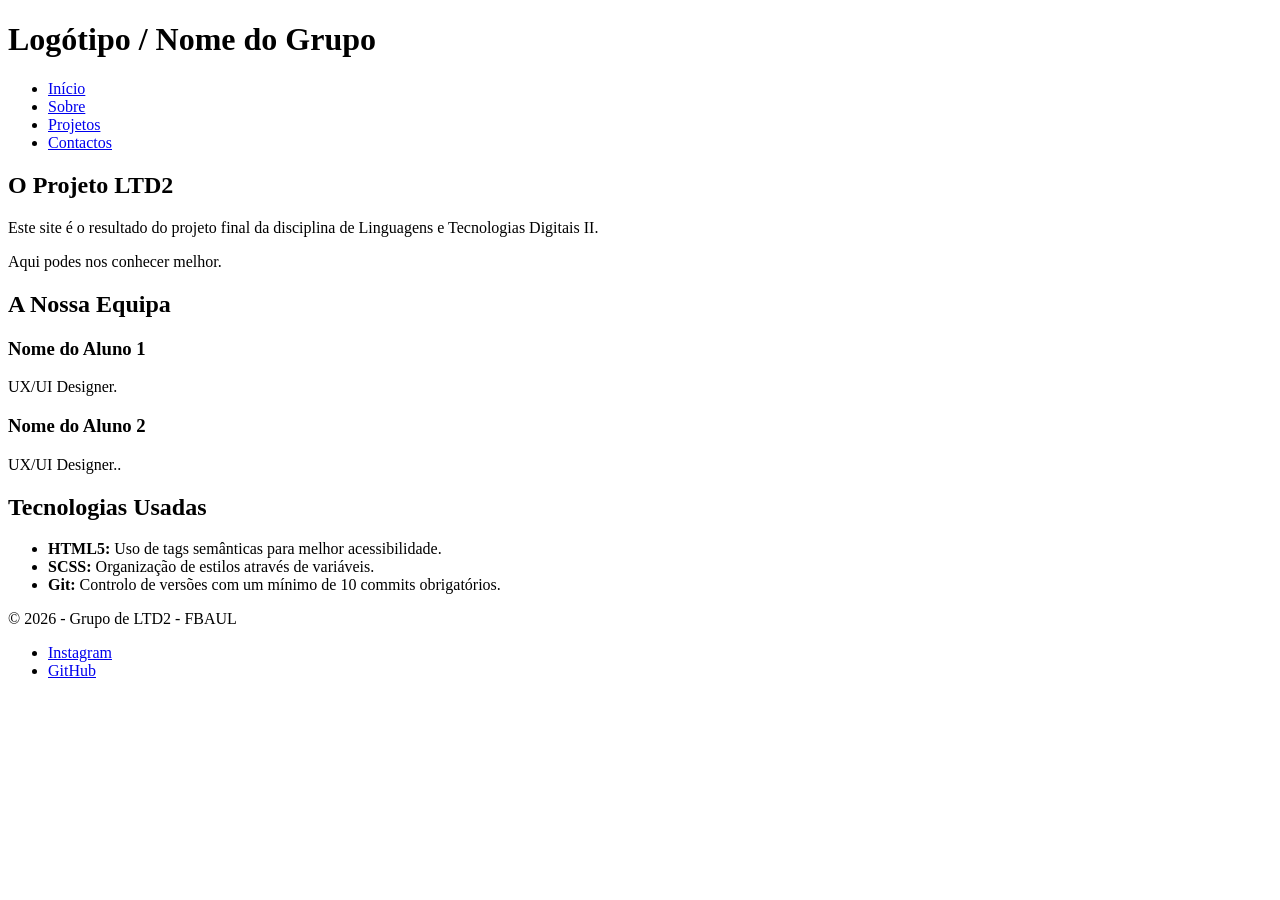
==== about.html @ 875dd1d7 "Add files via upload" ====
<!DOCTYPE html>
<html lang="pt-PT">

<head>
    <meta charset="UTF-8">
    <meta name="viewport" content="width=device-width, initial-scale=1.0">
    <title>Sobre Nós | Projeto LTD2</title>
    <link rel="stylesheet" href="assets/css/estilo.min.css">
</head>

<body>
    <header>
        <h1>Logótipo / Nome do Grupo</h1>
<header>
    <nav aria-label="Menu principal">
        <ul>
            <li><a href="index.html">Início</a></li>
            <li><a href="about.html">Sobre</a></li>
            <li><a href="projects.html">Projetos</a></li>
            <li><a href="contacts.html">Contactos</a></li>
        </ul>
    </nav>
</header>    </header>


    <main>
        <section id="projeto">
            <h2>O Projeto LTD2</h2>
            <p>Este site é o resultado do projeto final da disciplina de Linguagens e Tecnologias Digitais II.</p>
            <p>Aqui podes nos conhecer melhor.</p>
        </section>

        <section id="equipa">
            <h2>A Nossa Equipa</h2>

            <article class="membro">
                <h3>Nome do Aluno 1</h3>
                <p>UX/UI Designer.</p>
            </article>

            <article class="membro">
                <h3>Nome do Aluno 2</h3>
                <p>UX/UI Designer..</p>
            </article>
        </section>

        <section id="metodologia">
            <h2>Tecnologias Usadas</h2>
            <ul>
                <li><strong>HTML5:</strong> Uso de tags semânticas para melhor acessibilidade.</li>
                <li><strong>SCSS:</strong> Organização de estilos através de variáveis.</li>
                <li><strong>Git:</strong> Controlo de versões com um mínimo de 10 commits obrigatórios.</li>
            </ul>
        </section>
    </main>

<footer>
    <p>&copy; 2026 - Grupo de LTD2 - FBAUL</p>
    <ul>
        <li><a href="https://instagram.com/fbaul" target="_blank" rel="noopener">Instagram</a></li>
        <li><a href="https://github.com" target="_blank" rel="noopener">GitHub</a></li>
    </ul>
</footer>
</body>

</html>
---- assets/css/estilo.min.css ----
body{background:rgb(255,255,255)}
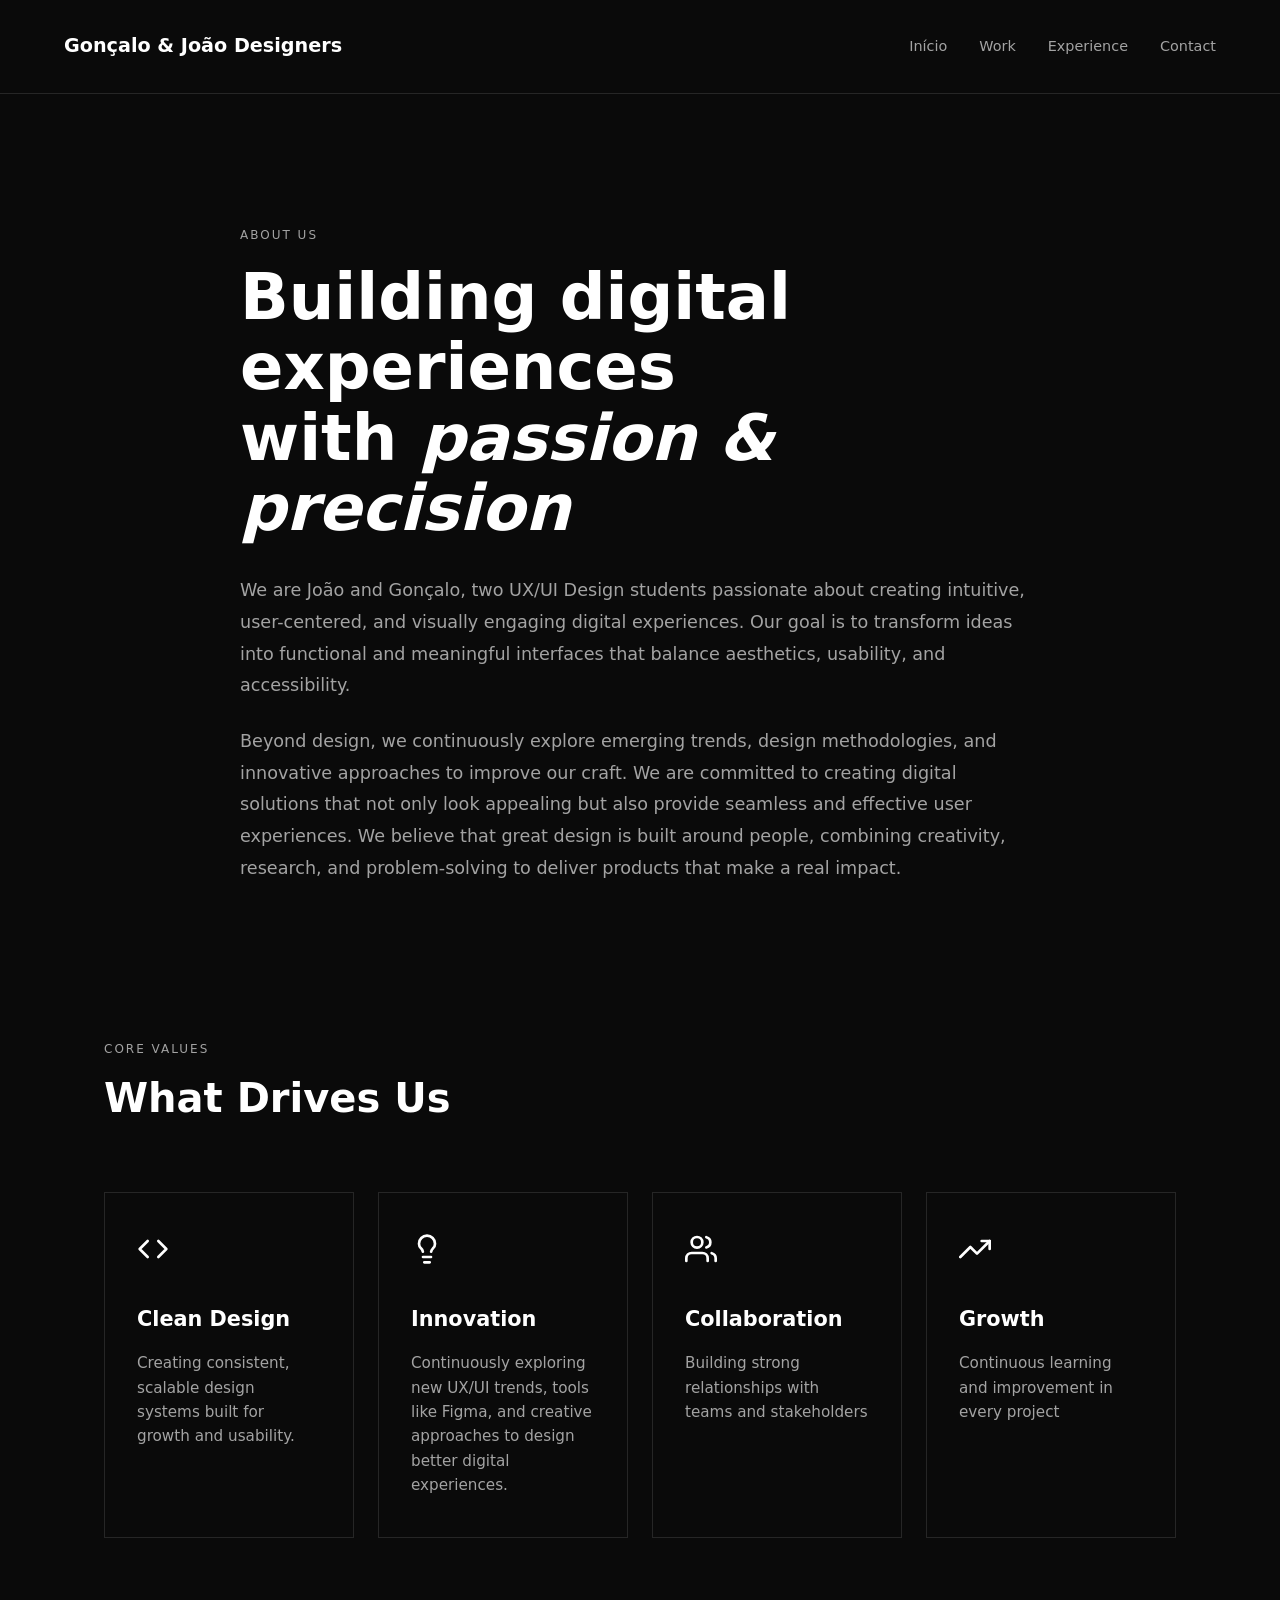
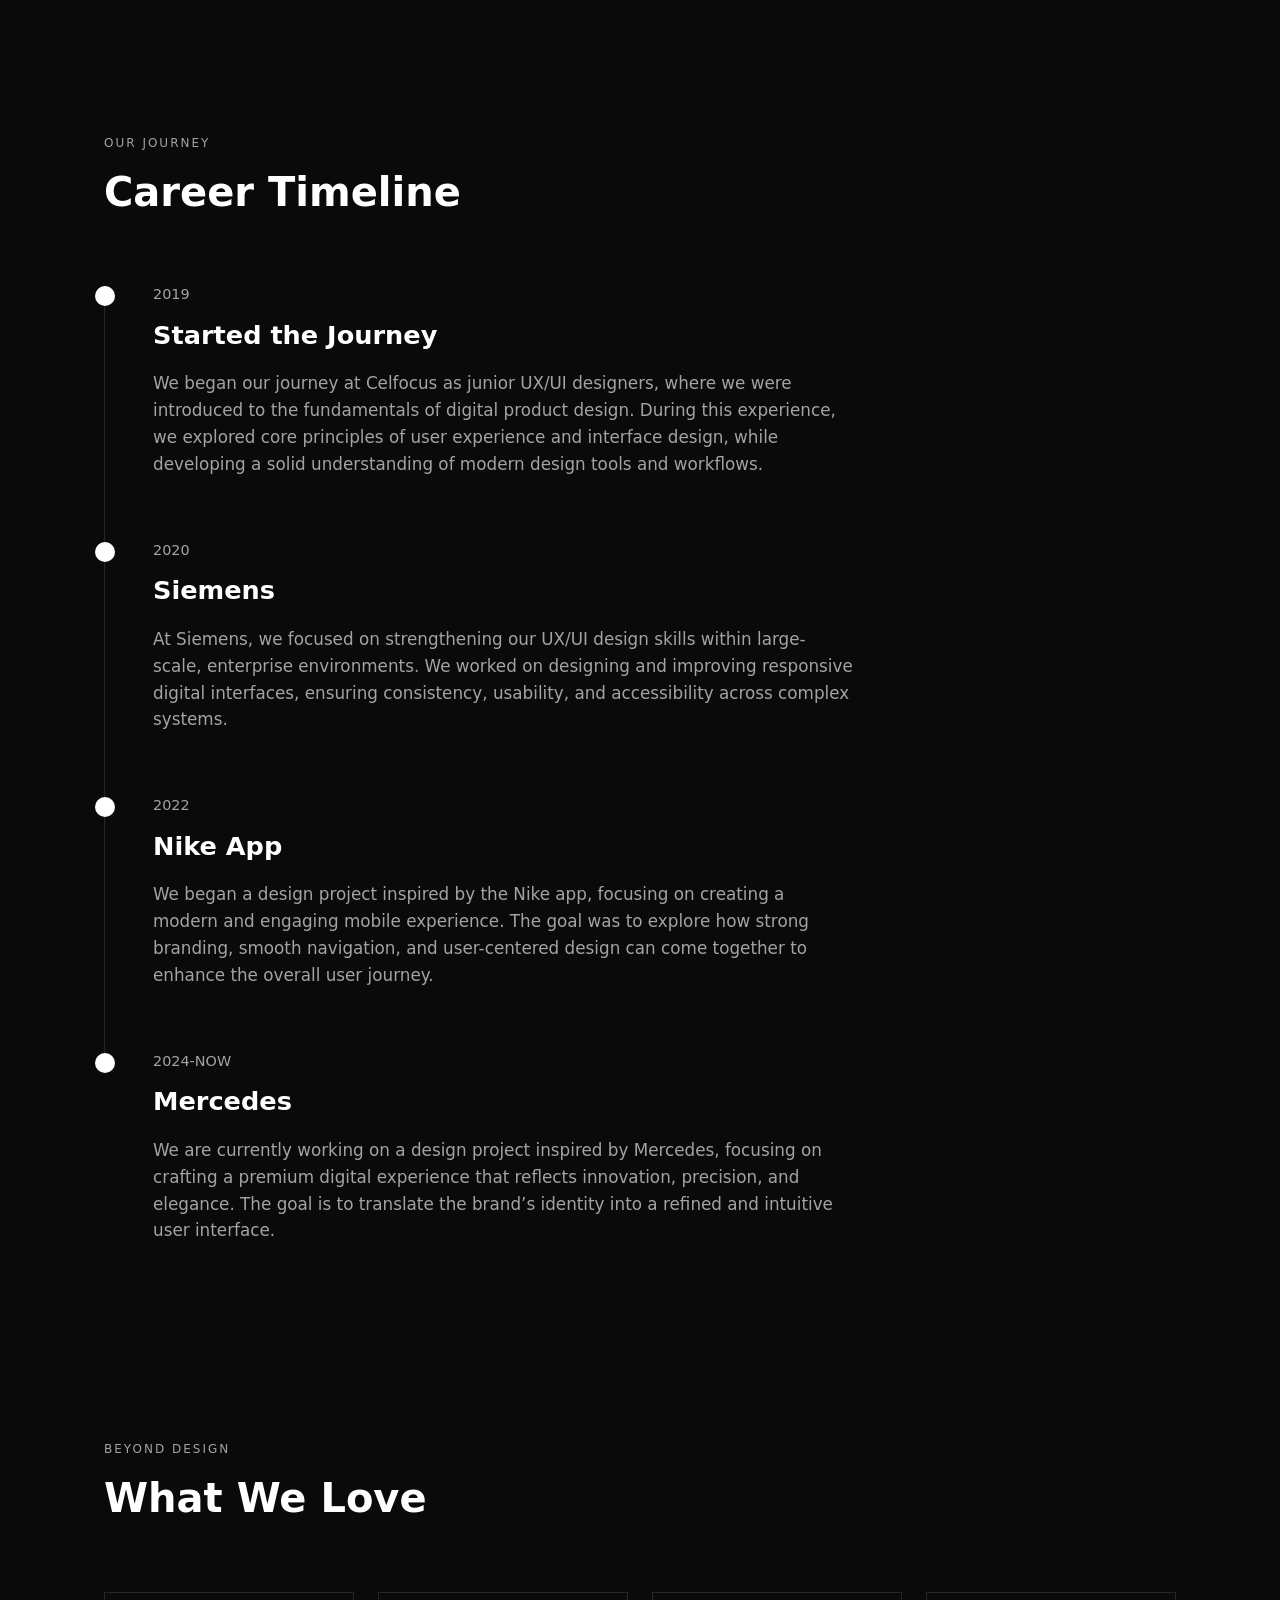
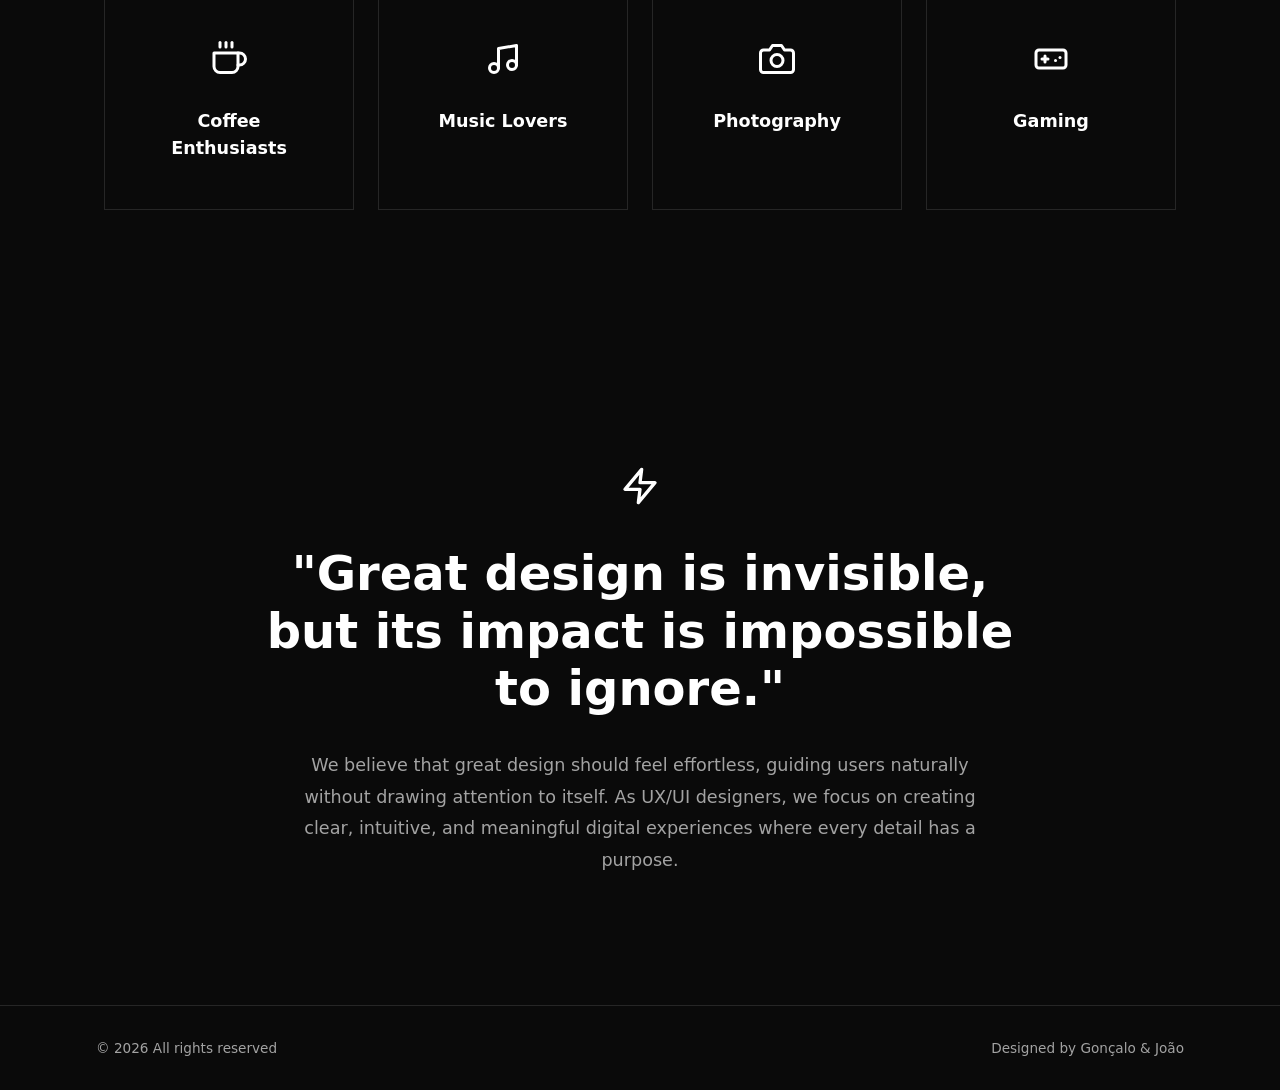
==== commit 0c4b4df2: "Add files via upload" ====
--- a/about.html
+++ b/about.html
@@ -4,63 +4,245 @@
 <head>
     <meta charset="UTF-8">
     <meta name="viewport" content="width=device-width, initial-scale=1.0">
-    <title>Sobre Nós | Projeto LTD2</title>
+    <title>About | Creative Technologist</title>
     <link rel="stylesheet" href="assets/css/estilo.min.css">
 </head>
 
 <body>
-    <header>
-        <h1>Logótipo / Nome do Grupo</h1>
-<header>
-    <nav aria-label="Menu principal">
+
+<header class="top-bar">
+    <div class="logo">Gonçalo & João Designers</div>
+    <nav>
         <ul>
             <li><a href="index.html">Início</a></li>
-            <li><a href="about.html">Sobre</a></li>
-            <li><a href="projects.html">Projetos</a></li>
-            <li><a href="contacts.html">Contactos</a></li>
+            <li><a href="projects.html">Work</a></li>
+            <li><a href="about.html">Experience</a></li>
+            <li><a href="contacts.html">Contact</a></li>
         </ul>
     </nav>
-</header>    </header>
-
+</header>
 
     <main>
-        <section id="projeto">
-            <h2>O Projeto LTD2</h2>
-            <p>Este site é o resultado do projeto final da disciplina de Linguagens e Tecnologias Digitais II.</p>
-            <p>Aqui podes nos conhecer melhor.</p>
-        </section>
-
-        <section id="equipa">
-            <h2>A Nossa Equipa</h2>
-
-            <article class="membro">
-                <h3>Nome do Aluno 1</h3>
-                <p>UX/UI Designer.</p>
-            </article>
-
-            <article class="membro">
-                <h3>Nome do Aluno 2</h3>
-                <p>UX/UI Designer..</p>
-            </article>
-        </section>
-
-        <section id="metodologia">
-            <h2>Tecnologias Usadas</h2>
-            <ul>
-                <li><strong>HTML5:</strong> Uso de tags semânticas para melhor acessibilidade.</li>
-                <li><strong>SCSS:</strong> Organização de estilos através de variáveis.</li>
-                <li><strong>Git:</strong> Controlo de versões com um mínimo de 10 commits obrigatórios.</li>
-            </ul>
-        </section>
-    </main>
-
-<footer>
-    <p>&copy; 2026 - Grupo de LTD2 - FBAUL</p>
-    <ul>
-        <li><a href="https://instagram.com/fbaul" target="_blank" rel="noopener">Instagram</a></li>
-        <li><a href="https://github.com" target="_blank" rel="noopener">GitHub</a></li>
-    </ul>
-</footer>
+        <section class="about-hero">
+            <div class="about-texto">
+                <span class="etiqueta">ABOUT US</span>
+                <h1>Building digital experiences<br>with <em>passion & precision</em></h1>
+
+                <p>We are João and Gonçalo, two UX/UI Design students passionate about creating intuitive,
+                    user-centered, and visually engaging digital experiences. Our goal is to transform ideas into
+                    functional and meaningful interfaces that balance aesthetics, usability, and accessibility.</p>
+
+                <p>Beyond design, we continuously explore emerging trends, design methodologies, and innovative
+                    approaches to improve our craft. We are committed to creating digital solutions that not only look
+                    appealing but also provide seamless and effective user experiences.
+
+                    We believe that great design is built around people, combining creativity, research, and
+                    problem-solving to deliver products that make a real impact.</p>
+            </div>
+        </section>
+        <section class="values-section">
+            <div class="section-header">
+                <span class="etiqueta">CORE VALUES</span>
+                <h2>What Drives Us</h2>
+            </div>
+
+            <div class="values-grid">
+
+                <article class="value-card">
+                    <div class="icone">
+                        <svg viewBox="0 0 24 24" fill="none" stroke="currentColor" stroke-width="2"
+                            stroke-linecap="round" stroke-linejoin="round">
+                            <polyline points="16 18 22 12 16 6"></polyline>
+                            <polyline points="8 6 2 12 8 18"></polyline>
+                        </svg>
+                    </div>
+                    <h3>Clean Design</h3>
+                    <p>Creating consistent, scalable design systems built for growth and usability.
+                    </p>
+                </article>
+
+                <article class="value-card">
+                    <div class="icone">
+                        <svg viewBox="0 0 24 24" fill="none" stroke="currentColor" stroke-width="2"
+                            stroke-linecap="round" stroke-linejoin="round">
+                            <path d="M9 18h6"></path>
+                            <path d="M10 22h4"></path>
+                            <path
+                                d="M15.09 14c.18-.98.65-1.74 1.41-2.5A4.65 4.65 0 0 0 18 8 6 6 0 0 0 6 8c0 1 .23 2.23 1.5 3.5A4.61 4.61 0 0 1 8.91 14">
+                            </path>
+                        </svg>
+                    </div>
+                    <h3>Innovation</h3>
+                    <p>Continuously exploring new UX/UI trends, tools like Figma, and creative approaches to design
+                        better digital experiences.
+                    </p>
+                </article>
+
+                <article class="value-card">
+                    <div class="icone">
+                        <svg viewBox="0 0 24 24" fill="none" stroke="currentColor" stroke-width="2"
+                            stroke-linecap="round" stroke-linejoin="round">
+                            <path d="M17 21v-2a4 4 0 0 0-4-4H5a4 4 0 0 0-4 4v2"></path>
+                            <circle cx="9" cy="7" r="4"></circle>
+                            <path d="M23 21v-2a4 4 0 0 0-3-3.87"></path>
+                            <path d="M16 3.13a4 4 0 0 1 0 7.75"></path>
+                        </svg>
+                    </div>
+                    <h3>Collaboration</h3>
+                    <p>Building strong relationships with teams and stakeholders</p>
+                </article>
+
+                <article class="value-card">
+                    <div class="icone">
+                        <svg viewBox="0 0 24 24" fill="none" stroke="currentColor" stroke-width="2"
+                            stroke-linecap="round" stroke-linejoin="round">
+                            <polyline points="23 6 13.5 15.5 8.5 10.5 1 18"></polyline>
+                            <polyline points="17 6 23 6 23 12"></polyline>
+                        </svg>
+                    </div>
+                    <h3>Growth</h3>
+                    <p>Continuous learning and improvement in every project</p>
+                </article>
+
+            </div>
+        </section>
+
+        <section class="timeline-section">
+            <div class="section-header">
+                <span class="etiqueta">OUR JOURNEY</span>
+                <h2>Career Timeline</h2>
+            </div>
+
+            <div class="timeline">
+                <article class="timeline-item">
+                    <span class="ano">2019</span>
+                    <h3>Started the Journey</h3>
+                    <p>We began our journey at Celfocus as junior UX/UI designers, where we were introduced to the
+                        fundamentals of digital product design. During this experience, we explored core principles of
+                        user experience and interface design, while developing a solid understanding of modern design
+                        tools and workflows.</p>
+                </article>
+
+                <article class="timeline-item">
+                    <span class="ano">2020</span>
+                    <h3>Siemens</h3>
+                    <p> At Siemens, we focused on strengthening our UX/UI design skills within large-scale, enterprise
+                        environments. We worked on designing and improving responsive digital interfaces, ensuring
+                        consistency, usability, and accessibility across complex systems.
+                    </p>
+                </article>
+
+                <article class="timeline-item">
+                    <span class="ano">2022</span>
+                    <h3>Nike App</h3>
+                    <p>We began a design project inspired by the Nike app, focusing on creating a modern and engaging
+                        mobile experience. The goal was to explore how strong branding, smooth navigation, and
+                        user-centered design can come together to enhance the overall user journey.</p>
+                </article>
+
+                <article class="timeline-item">
+                    <span class="ano">2024-NOW</span>
+                    <h3>Mercedes</h3>
+                    <p>We are currently working on a design project inspired by Mercedes, focusing on crafting a premium
+                        digital experience that reflects innovation, precision, and elegance. The goal is to translate
+                        the brand’s identity into a refined and intuitive user interface.</p>
+                </article>
+            </div>
+        </section>
+
+        <section class="hobbies-section">
+            <div class="section-header">
+                <span class="etiqueta">BEYOND DESIGN</span>
+                <h2>What We Love</h2>
+            </div>
+
+            <div class="hobbies-grid">
+
+                <article class="hobby-card">
+                    <div class="icone">
+                        <svg viewBox="0 0 24 24" fill="none" stroke="currentColor" stroke-width="2"
+                            stroke-linecap="round" stroke-linejoin="round">
+                            <path d="M18 8h1a4 4 0 0 1 0 8h-1"></path>
+                            <path d="M2 8h16v9a4 4 0 0 1-4 4H6a4 4 0 0 1-4-4V8z"></path>
+                            <line x1="6" y1="1" x2="6" y2="4"></line>
+                            <line x1="10" y1="1" x2="10" y2="4"></line>
+                            <line x1="14" y1="1" x2="14" y2="4"></line>
+                        </svg>
+                    </div>
+                    <h3>Coffee Enthusiasts</h3>
+                </article>
+
+                <article class="hobby-card">
+                    <div class="icone">
+                        <svg viewBox="0 0 24 24" fill="none" stroke="currentColor" stroke-width="2"
+                            stroke-linecap="round" stroke-linejoin="round">
+                            <path d="M9 18V5l12-2v13"></path>
+                            <circle cx="6" cy="18" r="3"></circle>
+                            <circle cx="18" cy="16" r="3"></circle>
+                        </svg>
+                    </div>
+                    <h3>Music Lovers</h3>
+                </article>
+
+                <article class="hobby-card">
+                    <div class="icone">
+                        <svg viewBox="0 0 24 24" fill="none" stroke="currentColor" stroke-width="2"
+                            stroke-linecap="round" stroke-linejoin="round">
+                            <path d="M23 19a2 2 0 0 1-2 2H3a2 2 0 0 1-2-2V8a2 2 0 0 1 2-2h4l2-3h6l2 3h4a2 2 0 0 1 2 2z">
+                            </path>
+                            <circle cx="12" cy="13" r="4"></circle>
+                        </svg>
+                    </div>
+                    <h3>Photography</h3>
+                </article>
+
+                <article class="hobby-card">
+                    <div class="icone">
+                        <svg aria-hidden="true" viewBox="0 0 24 24" fill="none" stroke="currentColor" stroke-width="2"
+                            stroke-linecap="round" stroke-linejoin="round">
+                            <rect x="2" y="6" width="20" height="12" rx="2"></rect>
+                            <line x1="6" y1="12" x2="10" y2="12"></line>
+                            <line x1="8" y1="10" x2="8" y2="14"></line>
+                            <line x1="15" y1="13" x2="15.01" y2="13"></line>
+                            <line x1="18" y1="11" x2="18.01" y2="11"></line>
+                        </svg>
+                    </div>
+                    <h3>Gaming</h3>
+                </article>
+
+            </div>
+        </section>
+
+        <section class="quote-section">
+            <div class="quote-container">
+
+                <div class="quote-icone">
+                    <svg viewBox="0 0 24 24" fill="none" stroke="currentColor" stroke-width="2" stroke-linecap="round"
+                        stroke-linejoin="round">
+                        <polygon points="13 2 3 14 12 14 11 22 21 10 12 10 13 2"></polygon>
+                    </svg>
+                </div>
+
+                <blockquote>
+                    "Great design is invisible, but its impact is impossible to ignore."
+                </blockquote>
+
+                <p>We believe that great design should feel effortless, guiding users naturally without drawing
+                    attention to itself. As UX/UI designers, we focus on creating clear, intuitive, and meaningful
+                    digital experiences where every detail has a purpose.</p>
+
+            </div>
+        </section>
+
+<footer class="site-footer">
+    <div class="footer-content">
+        <span>© 2026 All rights reserved</span>
+        <span>Designed by Gonçalo & João</span>
+    </div>
+</footer>    </main>
+
+
+
 </body>
 
 </html>
--- a/assets/css/estilo.min.css
+++ b/assets/css/estilo.min.css
@@ -1 +1 @@
-body{background:rgb(255,255,255)}+@charset "UTF-8";:root{--bg-escuro:#0a0a0a;--bg-cinza:#171717;--texto-branco:#ffffff;--texto-cinza:#a3a3a3;--linha-borda:#262626;--fonte:"Inter",system-ui,sans-serif}*{margin:0;padding:0;-webkit-box-sizing:border-box;box-sizing:border-box}body{background-color:var(--bg-escuro);color:var(--texto-branco);font-family:var(--fonte);line-height:1.5}a{text-decoration:none}.top-bar{display:-webkit-box;display:-ms-flexbox;display:flex;-webkit-box-pack:justify;-ms-flex-pack:justify;justify-content:space-between;-webkit-box-align:center;-ms-flex-align:center;align-items:center;padding:2rem 4rem;border-bottom:1px solid var(--linha-borda)}.top-bar .logo{font-weight:bold;font-size:1.2rem}.top-bar ul{display:-webkit-box;display:-ms-flexbox;display:flex;gap:2rem;list-style:none}.top-bar ul a{color:var(--texto-cinza);font-size:0.9rem}.hero-split{display:-ms-grid;display:grid;-ms-grid-columns:1fr;grid-template-columns:1fr}@media (min-width:768px){.hero-split{-ms-grid-columns:1fr 1fr;grid-template-columns:1fr 1fr;min-height:80vh}}.hero-texto{padding:4rem;display:-webkit-box;display:-ms-flexbox;display:flex;-webkit-box-orient:vertical;-webkit-box-direction:normal;-ms-flex-direction:column;flex-direction:column;-webkit-box-pack:center;-ms-flex-pack:center;justify-content:center}.hero-stats{background-color:var(--bg-cinza);padding:4rem;display:-ms-grid;display:grid;-ms-grid-columns:1fr 1.5rem 1fr;grid-template-columns:1fr 1fr;gap:1.5rem;-ms-flex-line-pack:center;align-content:center}.skills-section{padding:6rem 4rem;background-color:var(--bg-escuro)}.skills-header{margin-bottom:4rem}.skills-grid{display:-ms-grid;display:grid;-ms-grid-columns:1fr;grid-template-columns:1fr;gap:3rem}@media (min-width:768px){.skills-grid{-ms-grid-columns:(1fr)[3];grid-template-columns:repeat(3,1fr)}}.projects-section{padding:6rem 4rem;background-color:var(--bg-escuro)}.section-header{margin-bottom:4rem}.section-header h2{font-size:2.5rem;margin-top:0.5rem}.projects-grid{display:-ms-grid;display:grid;-ms-grid-columns:1fr;grid-template-columns:1fr;gap:1.5rem}@media (min-width:768px){.projects-grid{-ms-grid-columns:(1fr)[2];grid-template-columns:repeat(2,1fr)}}.stats-overview-section{max-width:1200px;margin:0 auto;padding:2rem 4rem 4rem 4rem}.stats-grid{display:-ms-grid;display:grid;-ms-grid-columns:1fr 1.5rem 1fr;grid-template-columns:repeat(2,1fr);gap:1.5rem}@media (min-width:1024px){.stats-grid{-ms-grid-columns:(1fr)[4];grid-template-columns:repeat(4,1fr)}}.all-projects-section{max-width:1200px;margin:0 auto;padding:4rem 4rem 8rem 4rem}.projects-collection-grid{display:-ms-grid;display:grid;-ms-grid-columns:1fr;grid-template-columns:1fr;gap:2rem}@media (min-width:768px){.projects-collection-grid{-ms-grid-columns:(1fr)[2];grid-template-columns:repeat(2,1fr)}}@media (min-width:1024px){.projects-collection-grid{-ms-grid-columns:(1fr)[3];grid-template-columns:repeat(3,1fr)}}.final-cta-section{padding:8rem 4rem;background-color:var(--bg-escuro);display:-webkit-box;display:-ms-flexbox;display:flex;-webkit-box-pack:center;-ms-flex-pack:center;justify-content:center;-webkit-box-align:center;-ms-flex-align:center;align-items:center;text-align:center}.experience-section{padding:6rem 4rem;background-color:var(--bg-escuro)}.experience-item{display:-ms-grid;display:grid;-ms-grid-columns:1fr;grid-template-columns:1fr;gap:1rem;padding:3rem 0;border-bottom:1px solid var(--linha-borda)}.experience-item:last-child{border-bottom:none}@media (min-width:768px){.experience-item{-ms-grid-columns:1fr 2rem 3fr;grid-template-columns:1fr 3fr;gap:2rem}}.contact-section{padding:6rem 4rem;background-color:var(--bg-escuro);display:-ms-grid;display:grid;-ms-grid-columns:1fr;grid-template-columns:1fr;gap:4rem}@media (min-width:768px){.contact-section{-ms-grid-columns:1fr 1fr;grid-template-columns:1fr 1fr}}.site-footer{border-top:1px solid var(--linha-borda);padding:2rem 6rem;margin-top:0}.footer-content{display:-webkit-box;display:-ms-flexbox;display:flex;-webkit-box-pack:justify;-ms-flex-pack:justify;justify-content:space-between;color:var(--texto-cinza);font-size:0.85rem}@media (max-width:480px){.footer-content{-webkit-box-orient:vertical;-webkit-box-direction:normal;-ms-flex-direction:column;flex-direction:column;-webkit-box-align:start;-ms-flex-align:start;align-items:flex-start;gap:1rem}}.contact-section,.experience-section,.projects-section,.skills-section{max-width:160vh;margin:0 auto}.about-hero{padding:8rem 4rem 4rem 4rem;background-color:var(--bg-escuro);display:-webkit-box;display:-ms-flexbox;display:flex;-webkit-box-pack:center;-ms-flex-pack:center;justify-content:center}.values-section{max-width:1200px;margin:0 auto;padding:4rem 4rem 8rem 4rem}.values-grid{display:-ms-grid;display:grid;-ms-grid-columns:1fr;grid-template-columns:1fr;gap:1.5rem}@media (min-width:768px){.values-grid{-ms-grid-columns:(1fr)[2];grid-template-columns:repeat(2,1fr)}}@media (min-width:1024px){.values-grid{-ms-grid-columns:(1fr)[4];grid-template-columns:repeat(4,1fr)}}.timeline-section{max-width:1200px;margin:0 auto;padding:4rem 4rem 8rem 4rem}.timeline{display:-webkit-box;display:-ms-flexbox;display:flex;-webkit-box-orient:vertical;-webkit-box-direction:normal;-ms-flex-direction:column;flex-direction:column}.hobbies-section{max-width:1200px;margin:0 auto;padding:4rem 4rem 8rem 4rem}.hobbies-grid{display:-ms-grid;display:grid;-ms-grid-columns:1fr;grid-template-columns:1fr;gap:1.5rem}@media (min-width:768px){.hobbies-grid{-ms-grid-columns:(1fr)[2];grid-template-columns:repeat(2,1fr)}}@media (min-width:1024px){.hobbies-grid{-ms-grid-columns:(1fr)[4];grid-template-columns:repeat(4,1fr)}}.quote-section{padding:8rem 2rem;background-color:var(--bg-escuro);display:-webkit-box;display:-ms-flexbox;display:flex;-webkit-box-pack:center;-ms-flex-pack:center;justify-content:center}.portfolio-hero{max-width:1200px;margin:0 auto;padding:8rem 4rem 4rem 4rem}.featured-section{max-width:1200px;margin:0 auto;padding:4rem 4rem 8rem 4rem}.featured-grid{display:-ms-grid;display:grid;-ms-grid-columns:1fr;grid-template-columns:1fr;gap:2rem}@media (min-width:1024px){.featured-grid{-ms-grid-columns:1fr 1fr;grid-template-columns:1fr 1fr}}.contact-hero{padding:8rem 4rem 4rem 4rem;background-color:var(--bg-escuro);display:-webkit-box;display:-ms-flexbox;display:flex;-webkit-box-pack:center;-ms-flex-pack:center;justify-content:center;text-align:center}.contact-form-section{background-color:var(--bg-escuro);padding:4rem 4rem 8rem 4rem}.contact-container{max-width:1200px;margin:0 auto;display:-ms-grid;display:grid;-ms-grid-columns:1fr;grid-template-columns:1fr;gap:5rem}@media (min-width:1024px){.contact-container{-ms-grid-columns:1.5fr 1fr;grid-template-columns:1.5fr 1fr}}.faq-section{max-width:1200px;margin:0 auto;padding:4rem 4rem 8rem 4rem}.faq-list{display:-webkit-box;display:-ms-flexbox;display:flex;-webkit-box-orient:vertical;-webkit-box-direction:normal;-ms-flex-direction:column;flex-direction:column;gap:2.5rem}.cta-section{padding:8rem 4rem;background-color:var(--bg-escuro);display:-webkit-box;display:-ms-flexbox;display:flex;-webkit-box-pack:center;-ms-flex-pack:center;justify-content:center;text-align:center}.project-detail-hero{max-width:1000px;margin:0 auto;padding:4rem 4rem 0 4rem;display:-webkit-box;display:-ms-flexbox;display:flex;-webkit-box-orient:vertical;-webkit-box-direction:normal;-ms-flex-direction:column;flex-direction:column;-webkit-box-align:start;-ms-flex-align:start;align-items:flex-start}.project-results-section{max-width:1000px;margin:0 auto;padding:4rem 4rem}.project-stats-grid{display:-ms-grid;display:grid;-ms-grid-columns:1fr;grid-template-columns:1fr;gap:1.5rem}@media (min-width:768px){.project-stats-grid{-ms-grid-columns:(1fr)[3];grid-template-columns:repeat(3,1fr)}}.project-challenge-solution{max-width:1000px;margin:0 auto;padding:4rem 4rem 8rem 4rem}.challenge-solution-grid{display:-ms-grid;display:grid;-ms-grid-columns:1fr;grid-template-columns:1fr;gap:4rem}@media (min-width:768px){.challenge-solution-grid{-ms-grid-columns:1fr 1fr;grid-template-columns:1fr 1fr}}.project-features-section{max-width:1000px;margin:0 auto;padding:4rem 4rem 8rem 4rem}.features-grid{display:-ms-grid;display:grid;-ms-grid-columns:1fr;grid-template-columns:1fr;gap:1.5rem;padding:0;margin:0;list-style:none}@media (min-width:768px){.features-grid{-ms-grid-columns:(1fr)[2];grid-template-columns:repeat(2,1fr)}}.project-impact-section{max-width:1000px;margin:0 auto;padding:4rem 4rem 8rem 4rem}.impact-grid{display:-ms-grid;display:grid;-ms-grid-columns:1fr;grid-template-columns:1fr;gap:2rem 4rem;padding:0;margin:0;list-style:none}@media (min-width:768px){.impact-grid{-ms-grid-columns:(1fr)[2];grid-template-columns:repeat(2,1fr)}}.project-testimonial-section{width:100%;background-color:#111;padding:6rem 2rem;display:-webkit-box;display:-ms-flexbox;display:flex;-webkit-box-pack:center;-ms-flex-pack:center;justify-content:center;text-align:center}main{margin-bottom:0!important;padding-bottom:0!important}.site-footer,footer{margin-top:0!important}.etiqueta{color:var(--texto-cinza);font-size:0.75rem;letter-spacing:2px;margin-bottom:2rem}h1{font-size:3.5rem;line-height:1.1;margin-bottom:1.5rem}.hero-texto p{color:var(--texto-cinza);font-size:1.1rem;margin-bottom:3rem;max-width:90%}.botoes{display:-webkit-box;display:-ms-flexbox;display:flex;gap:1rem}.btn-branco,.btn-contorno{padding:1rem 2rem;font-weight:bold;font-size:0.9rem;cursor:pointer}.btn-branco{background-color:var(--texto-branco);color:var(--bg-escuro)}.btn-contorno{background-color:transparent;color:var(--texto-branco);border:1px solid var(--linha-borda)}.cartao{border:1px solid var(--linha-borda);padding:2rem}.cartao h2{font-size:2.5rem;margin-bottom:0.5rem}.cartao p{color:var(--texto-cinza);font-size:0.9rem}.skills-header h2{font-size:2.5rem;margin-top:0.5rem;margin-bottom:0}.skill-category{border-left:2px solid var(--linha-borda);padding-left:1.5rem}.skill-category h3{font-size:1.2rem;font-weight:bold;margin-bottom:1.5rem}.skill-tags{display:-webkit-box;display:-ms-flexbox;display:flex;-ms-flex-wrap:wrap;flex-wrap:wrap;gap:0.8rem}.skill-tags span{font-size:0.8rem;color:var(--texto-cinza);border:1px solid var(--linha-borda);padding:0.5rem 1rem;background-color:transparent;-webkit-transition:all 0.3s ease;transition:all 0.3s ease}.skill-tags span:hover{border-color:var(--texto-branco);color:var(--texto-branco)}.project-card{border:1px solid var(--linha-borda);padding:3rem;display:-webkit-box;display:-ms-flexbox;display:flex;-webkit-box-orient:vertical;-webkit-box-direction:normal;-ms-flex-direction:column;flex-direction:column;background-color:transparent;-webkit-transition:border-color 0.3s ease;transition:border-color 0.3s ease}.project-card:hover{border-color:var(--texto-cinza)}@media (min-width:768px){.project-card.destaque{-ms-grid-column-span:2;grid-column:span 2}}.project-card h3{font-size:2rem;margin-bottom:1rem}.project-card p{color:var(--texto-cinza);font-size:1rem;margin-bottom:2rem;max-width:80%}.project-top{display:-webkit-box;display:-ms-flexbox;display:flex;-webkit-box-pack:justify;-ms-flex-pack:justify;justify-content:space-between;-webkit-box-align:center;-ms-flex-align:center;align-items:center;margin-bottom:2rem}.project-top .ano{color:var(--texto-cinza);font-size:0.9rem}.project-top .seta{color:var(--texto-cinza);font-size:1.2rem;font-weight:bold}.exp-date{color:var(--texto-cinza);font-size:0.9rem;margin-top:0.3rem}.exp-details h3{font-size:1.5rem;margin-bottom:0.5rem;margin-top:0}.exp-details .company{display:block;color:var(--texto-cinza);font-size:1rem;margin-bottom:1.5rem}.exp-details p{color:var(--texto-cinza);font-size:1rem;margin-bottom:0}.filter-bar{display:-webkit-box;display:-ms-flexbox;display:flex;gap:1rem;margin-bottom:3rem;-ms-flex-wrap:wrap;flex-wrap:wrap}.filter-btn{background-color:#111;border:1px solid var(--linha-borda);color:var(--texto-cinza);padding:0.8rem 1.5rem;cursor:pointer;font-weight:bold;-webkit-transition:all 0.3s ease;transition:all 0.3s ease}.filter-btn.active,.filter-btn:hover{background-color:var(--texto-branco);color:#000;border-color:var(--texto-branco)}.collection-card{display:-webkit-box;display:-ms-flexbox;display:flex;-webkit-box-orient:vertical;-webkit-box-direction:normal;-ms-flex-direction:column;flex-direction:column;-webkit-transition:-webkit-transform 0.3s ease;transition:-webkit-transform 0.3s ease;transition:transform 0.3s ease;transition:transform 0.3s ease,-webkit-transform 0.3s ease;position:relative}.collection-card:hover{-webkit-transform:translateY(-5px);transform:translateY(-5px)}.card-link{text-decoration:none;color:inherit}.card-link:after{content:"";position:absolute;top:0;left:0;width:100%;height:100%;z-index:1}.link-demo{position:relative;z-index:2}.card-visual{height:200px;position:relative;overflow:hidden;background-color:#111;padding:0!important}.card-visual .capa-imagem{display:block;width:100%!important;height:100%!important;-o-object-fit:cover;object-fit:cover;-o-object-position:center;object-position:center;-webkit-transition:-webkit-transform 0.3s ease,-webkit-filter 0.3s ease;transition:-webkit-transform 0.3s ease,-webkit-filter 0.3s ease;transition:transform 0.3s ease,filter 0.3s ease;transition:transform 0.3s ease,filter 0.3s ease,-webkit-transform 0.3s ease,-webkit-filter 0.3s ease}.card-visual .featured-badge{position:absolute;top:1rem;left:1rem;z-index:1;background-color:#facc15;color:#000;padding:0.3rem 0.6rem;font-size:0.75rem;font-weight:bold;border-radius:4px;display:-webkit-box;display:-ms-flexbox;display:flex;-webkit-box-align:center;-ms-flex-align:center;align-items:center;gap:0.3rem}.collection-card:hover .capa-imagem{-webkit-transform:scale(1.05);transform:scale(1.05);-webkit-filter:brightness(1.1);filter:brightness(1.1)}.card-visual{height:200px;position:relative;padding:1.5rem}.card-visual.visual-pink{background-color:#ff00ff}.card-visual.visual-blue{background-color:#3b82f6}.card-visual.visual-green{background-color:#10b981}.card-visual .featured-badge{background-color:rgba(0,0,0,0.8);color:#facc15;padding:0.4rem 0.8rem;font-size:0.75rem;font-weight:bold;border-radius:4px}.card-info{padding:1.5rem 0}.card-info .card-category{font-size:0.8rem;color:var(--texto-cinza);display:block;margin-bottom:0.5rem}.card-info h3{font-size:1.4rem;margin-bottom:1rem}.card-info p{font-size:0.9rem;color:var(--texto-cinza);line-height:1.6;margin-bottom:1rem}.card-info .card-stack{font-size:0.85rem;color:var(--texto-cinza);font-style:italic}.card-footer{display:-webkit-box;display:-ms-flexbox;display:flex;gap:1.5rem;margin-top:1.5rem;padding-top:1rem;border-top:1px solid var(--linha-borda)}.card-footer a{text-decoration:none;font-size:0.9rem;font-weight:bold;color:var(--texto-branco);-webkit-transition:color 0.3s ease;transition:color 0.3s ease}.card-footer a:hover{color:var(--texto-cinza)}.stat-box{border:1px solid var(--linha-borda);padding:3rem 2rem;display:-webkit-box;display:-ms-flexbox;display:flex;-webkit-box-orient:vertical;-webkit-box-direction:normal;-ms-flex-direction:column;flex-direction:column;-webkit-box-align:center;-ms-flex-align:center;align-items:center;-webkit-box-pack:center;-ms-flex-pack:center;justify-content:center;text-align:center;background-color:transparent;-webkit-transition:border-color 0.3s ease,-webkit-transform 0.3s ease;transition:border-color 0.3s ease,-webkit-transform 0.3s ease;transition:border-color 0.3s ease,transform 0.3s ease;transition:border-color 0.3s ease,transform 0.3s ease,-webkit-transform 0.3s ease}.stat-box:hover{border-color:var(--texto-branco);-webkit-transform:translateY(-5px);transform:translateY(-5px)}.stat-box .numero{font-size:3.5rem;font-weight:bold;color:var(--texto-branco);margin-bottom:0.5rem;line-height:1}.stat-box .etiqueta{font-size:0.95rem;color:var(--texto-cinza)}.final-cta-container{max-width:650px;display:-webkit-box;display:-ms-flexbox;display:flex;-webkit-box-orient:vertical;-webkit-box-direction:normal;-ms-flex-direction:column;flex-direction:column;-webkit-box-align:center;-ms-flex-align:center;align-items:center}.final-cta-container h2{font-size:clamp(2.5rem,5vw,3.5rem);color:var(--texto-branco);margin-top:0;margin-bottom:1rem}.final-cta-container p{color:var(--texto-cinza);font-size:1.15rem;line-height:1.6;margin-bottom:2.5rem}.contact-texto h2{font-size:3.5rem;line-height:1.1;margin-top:1rem;margin-bottom:1.5rem}.contact-texto p{color:var(--texto-cinza);font-size:1.1rem;margin-bottom:2.5rem;max-width:90%}.contact-texto .email-link{color:var(--texto-branco);font-size:1.1rem;font-weight:bold;border-bottom:1px solid transparent;padding-bottom:2px;text-decoration:none;-webkit-transition:all 0.3s ease;transition:all 0.3s ease}.contact-texto .email-link:hover{color:var(--texto-cinza);border-bottom-color:var(--texto-cinza)}.contact-links{display:-webkit-box;display:-ms-flexbox;display:flex;-webkit-box-orient:vertical;-webkit-box-direction:normal;-ms-flex-direction:column;flex-direction:column;gap:1rem}.caixa-link{display:-webkit-box;display:-ms-flexbox;display:flex;-webkit-box-pack:justify;-ms-flex-pack:justify;justify-content:space-between;-webkit-box-align:center;-ms-flex-align:center;align-items:center;padding:1.5rem 2rem;border:1px solid var(--linha-borda);color:var(--texto-branco);text-decoration:none;-webkit-transition:all 0.3s ease;transition:all 0.3s ease}.caixa-link:hover{border-color:var(--texto-branco);-webkit-transform:translateX(10px);transform:translateX(10px)}.caixa-link .seta{color:var(--texto-cinza);font-size:1.2rem;-webkit-transition:color 0.3s ease;transition:color 0.3s ease}.caixa-link:hover .seta{color:var(--texto-branco)}.about-texto{max-width:800px}.about-texto h1{font-size:clamp(2.5rem,5vw,4rem);line-height:1.1;margin-top:1rem;margin-bottom:2rem}.about-texto h1 em{font-style:italic;color:var(--texto-branco)}.about-texto p{color:var(--texto-cinza);font-size:1.1rem;margin-bottom:1.5rem;line-height:1.8}.value-card{border:1px solid var(--linha-borda);padding:2.5rem 2rem;background-color:transparent;-webkit-transition:border-color 0.3s ease,-webkit-transform 0.3s ease;transition:border-color 0.3s ease,-webkit-transform 0.3s ease;transition:border-color 0.3s ease,transform 0.3s ease;transition:border-color 0.3s ease,transform 0.3s ease,-webkit-transform 0.3s ease}.value-card:hover{border-color:var(--texto-branco);-webkit-transform:translateY(-5px);transform:translateY(-5px)}.value-card .icone{margin-bottom:2rem;color:var(--texto-branco)}.value-card .icone svg{width:32px;height:32px}.value-card h3{font-size:1.3rem;margin-bottom:1rem;margin-top:0}.value-card p{color:var(--texto-cinza);font-size:0.95rem;line-height:1.6;margin-bottom:0}.timeline-item{position:relative;padding-left:3rem;padding-bottom:4rem;border-left:1px solid var(--linha-borda)}.timeline-item:last-child{border-left-color:transparent;padding-bottom:0}.timeline-item:before{content:"";position:absolute;left:-10px;top:0;width:20px;height:20px;background-color:var(--texto-branco);border-radius:50%;-webkit-transition:-webkit-transform 0.3s ease,-webkit-box-shadow 0.3s ease;transition:-webkit-transform 0.3s ease,-webkit-box-shadow 0.3s ease;transition:transform 0.3s ease,box-shadow 0.3s ease;transition:transform 0.3s ease,box-shadow 0.3s ease,-webkit-transform 0.3s ease,-webkit-box-shadow 0.3s ease}.timeline-item:hover:before{-webkit-transform:scale(1.3);transform:scale(1.3);-webkit-box-shadow:0 0 10px rgba(255,255,255,0.3);box-shadow:0 0 10px rgba(255,255,255,0.3)}.timeline-item .ano{color:var(--texto-cinza);font-size:0.9rem;display:block;margin-bottom:0.5rem;-webkit-transform:translateY(-2px);transform:translateY(-2px)}.timeline-item h3{font-size:1.6rem;margin-bottom:1rem;margin-top:0;color:var(--texto-branco)}.timeline-item p{color:var(--texto-cinza);font-size:1.05rem;line-height:1.6;margin-bottom:0;max-width:700px}.hobby-card{border:1px solid var(--linha-borda);padding:3rem 2rem;background-color:transparent;display:-webkit-box;display:-ms-flexbox;display:flex;-webkit-box-orient:vertical;-webkit-box-direction:normal;-ms-flex-direction:column;flex-direction:column;-webkit-box-align:center;-ms-flex-align:center;align-items:center;text-align:center;-webkit-transition:border-color 0.3s ease,-webkit-transform 0.3s ease;transition:border-color 0.3s ease,-webkit-transform 0.3s ease;transition:border-color 0.3s ease,transform 0.3s ease;transition:border-color 0.3s ease,transform 0.3s ease,-webkit-transform 0.3s ease}.hobby-card:hover{border-color:var(--texto-branco);-webkit-transform:translateY(-5px);transform:translateY(-5px)}.hobby-card .icone{margin-bottom:1.5rem;color:var(--texto-branco)}.hobby-card .icone svg{width:36px;height:36px}.hobby-card h3{font-size:1.1rem;margin:0;color:var(--texto-branco)}.quote-container{max-width:800px;text-align:center;display:-webkit-box;display:-ms-flexbox;display:flex;-webkit-box-orient:vertical;-webkit-box-direction:normal;-ms-flex-direction:column;flex-direction:column;-webkit-box-align:center;-ms-flex-align:center;align-items:center}.quote-icone{margin-bottom:2rem;color:var(--texto-branco)}.quote-icone svg{width:40px;height:40px;-webkit-transition:-webkit-transform 0.4s ease;transition:-webkit-transform 0.4s ease;transition:transform 0.4s ease;transition:transform 0.4s ease,-webkit-transform 0.4s ease}.quote-icone:hover svg{-webkit-transform:scale(1.2) rotate(15deg);transform:scale(1.2) rotate(15deg)}blockquote{font-size:clamp(2rem,4vw,3rem);font-weight:700;color:var(--texto-branco);line-height:1.2;margin:0 0 2rem 0}.quote-container p{color:var(--texto-cinza);font-size:1.1rem;line-height:1.8;max-width:700px;margin:0}.portfolio-texto{max-width:800px}.portfolio-texto h1{font-size:clamp(3rem,6vw,4.5rem);line-height:1.1;margin-top:1rem;margin-bottom:2rem;color:var(--texto-branco)}.portfolio-texto p{color:var(--texto-cinza);font-size:1.15rem;line-height:1.8;margin-bottom:0}.work-card{background-color:#111;border:1px solid var(--linha-borda);display:-webkit-box;display:-ms-flexbox;display:flex;-webkit-box-orient:vertical;-webkit-box-direction:normal;-ms-flex-direction:column;flex-direction:column;-webkit-transition:border-color 0.3s ease,-webkit-transform 0.3s ease;transition:border-color 0.3s ease,-webkit-transform 0.3s ease;transition:transform 0.3s ease,border-color 0.3s ease;transition:transform 0.3s ease,border-color 0.3s ease,-webkit-transform 0.3s ease}.work-card:hover{-webkit-transform:translateY(-10px);transform:translateY(-10px);border-color:var(--texto-cinza)}.work-image{position:relative;height:250px;overflow:hidden}.work-image img{width:100%;height:100%;-o-object-fit:cover;object-fit:cover;-webkit-filter:grayscale(20%);filter:grayscale(20%);-webkit-transition:-webkit-filter 0.3s ease;transition:-webkit-filter 0.3s ease;transition:filter 0.3s ease;transition:filter 0.3s ease,-webkit-filter 0.3s ease}.work-image .badge{position:absolute;top:1rem;right:1rem;padding:0.5rem 1rem;font-size:0.75rem;font-weight:bold;color:white;border-radius:4px}.work-image .badge.stack-blue{background-color:#3b82f6}.work-image .badge.stack-purple{background-color:#a855f7}.work-card:hover .work-image img{-webkit-filter:grayscale(0%);filter:grayscale(0%)}.work-content{padding:2rem}.work-content .work-meta{display:-webkit-box;display:-ms-flexbox;display:flex;gap:1.5rem;color:var(--texto-cinza);font-size:0.85rem;margin-bottom:1rem}.work-content h3{margin-bottom:1rem;font-size:1.8rem}.work-content p{color:var(--texto-cinza);font-size:0.95rem;line-height:1.6;margin-bottom:1.5rem}.work-stats{display:-webkit-box;display:-ms-flexbox;display:flex;-webkit-box-pack:justify;-ms-flex-pack:justify;justify-content:space-between;padding:1.5rem 0;margin-top:1rem;border-top:1px solid var(--linha-borda);border-bottom:1px solid var(--linha-borda)}.work-stats .stat-item{display:-webkit-box;display:-ms-flexbox;display:flex;-webkit-box-orient:vertical;-webkit-box-direction:normal;-ms-flex-direction:column;flex-direction:column}.work-stats .stat-item .stat-value{font-size:1.4rem;font-weight:bold;color:var(--texto-branco)}.work-stats .stat-item .stat-label{font-size:0.7rem;color:var(--texto-cinza);letter-spacing:1px}.work-links{display:-webkit-box;display:-ms-flexbox;display:flex;gap:2rem;margin-top:1.5rem}.work-links a{color:var(--texto-branco);text-decoration:none;font-size:0.9rem;display:-webkit-box;display:-ms-flexbox;display:flex;-webkit-box-align:center;-ms-flex-align:center;align-items:center;gap:0.5rem;-webkit-transition:color 0.3s ease;transition:color 0.3s ease}.work-links a:hover{color:var(--texto-cinza)}.contact-hero-texto{max-width:800px}.contact-hero-texto h1{font-size:clamp(2.5rem,6vw,4.5rem);line-height:1.1;margin-top:1rem;margin-bottom:2rem;color:var(--texto-branco)}.contact-hero-texto h1 em{font-style:italic;font-weight:400}.contact-hero-texto p{color:var(--texto-cinza);font-size:1.2rem;line-height:1.6;margin:0 auto;max-width:600px}.main-form{display:-webkit-box;display:-ms-flexbox;display:flex;-webkit-box-orient:vertical;-webkit-box-direction:normal;-ms-flex-direction:column;flex-direction:column;gap:1.5rem}.main-form .form-group{display:-webkit-box;display:-ms-flexbox;display:flex;-webkit-box-orient:vertical;-webkit-box-direction:normal;-ms-flex-direction:column;flex-direction:column;gap:0.5rem}.main-form .form-group label{font-size:0.9rem;font-weight:bold;color:var(--texto-branco)}.main-form .form-group input,.main-form .form-group select,.main-form .form-group textarea{background-color:#111;border:1px solid var(--linha-borda);padding:1rem;color:var(--texto-branco);font-family:inherit;-webkit-transition:border-color 0.3s ease;transition:border-color 0.3s ease}.main-form .form-group input:focus,.main-form .form-group select:focus,.main-form .form-group textarea:focus{outline:none;border-color:var(--texto-cinza)}.btn-submit{background-color:var(--texto-branco);color:#000;border:none;padding:1.2rem;font-weight:bold;cursor:pointer;display:-webkit-box;display:-ms-flexbox;display:flex;-webkit-box-pack:center;-ms-flex-pack:center;justify-content:center;-webkit-box-align:center;-ms-flex-align:center;align-items:center;gap:0.8rem;-webkit-transition:opacity 0.3s ease;transition:opacity 0.3s ease}.btn-submit:hover{opacity:0.85}.info-column{display:-webkit-box;display:-ms-flexbox;display:flex;-webkit-box-orient:vertical;-webkit-box-direction:normal;-ms-flex-direction:column;flex-direction:column;gap:3rem}.info-column h3{font-size:1.2rem;margin-bottom:1.5rem;color:var(--texto-branco)}.info-item{display:-webkit-box;display:-ms-flexbox;display:flex;gap:1.2rem;margin-bottom:1.5rem;-webkit-box-align:center;-ms-flex-align:center;align-items:center}.info-item i{color:var(--texto-cinza);font-size:1.2rem}.info-item span{display:block;font-size:0.75rem;color:var(--texto-cinza);text-transform:uppercase}.info-item p{font-size:1rem;margin:0;color:var(--texto-branco)}.availability-block ul{list-style:none;padding:0}.availability-block ul li{margin-bottom:1rem;color:var(--texto-cinza);font-size:0.95rem}.availability-block ul li i{margin-right:0.8rem}.availability-block ul li strong{color:var(--texto-branco)}.social-mini-card{display:-webkit-box;display:-ms-flexbox;display:flex;-webkit-box-align:center;-ms-flex-align:center;align-items:center;gap:1rem;padding:1.2rem;border:1px solid var(--linha-borda);text-decoration:none;color:var(--texto-branco);margin-bottom:1rem;-webkit-transition:border-color 0.3s ease;transition:border-color 0.3s ease}.social-mini-card:hover{border-color:var(--texto-branco)}.social-mini-card i{font-size:1.5rem}.social-mini-card div{-webkit-box-flex:1;-ms-flex-positive:1;flex-grow:1}.social-mini-card span{font-size:0.7rem;color:var(--texto-cinza)}.social-mini-card p{font-size:0.9rem;margin:0}.social-mini-card .mini-seta{color:var(--texto-cinza)}.faq-item{border-left:2px solid var(--linha-borda);padding-left:1.5rem;-webkit-transition:border-color 0.3s ease;transition:border-color 0.3s ease}.faq-item:hover{border-left-color:var(--texto-branco)}.faq-item h3{font-size:1.2rem;color:var(--texto-branco);margin-top:0;margin-bottom:0.8rem}.faq-item p{color:var(--texto-cinza);font-size:1rem;line-height:1.6;margin:0;max-width:900px}.cta-container{max-width:800px;display:-webkit-box;display:-ms-flexbox;display:flex;-webkit-box-orient:vertical;-webkit-box-direction:normal;-ms-flex-direction:column;flex-direction:column;-webkit-box-align:center;-ms-flex-align:center;align-items:center}.cta-container h2{font-size:clamp(2.5rem,5vw,3.5rem);color:var(--texto-branco);margin-top:0;margin-bottom:1.5rem}.cta-container p{color:var(--texto-cinza);font-size:1.15rem;line-height:1.6;margin-bottom:2.5rem;max-width:600px}.botoes-cta{display:-webkit-box;display:-ms-flexbox;display:flex;gap:1.5rem;-webkit-box-pack:center;-ms-flex-pack:center;justify-content:center;-ms-flex-wrap:wrap;flex-wrap:wrap}.btn-branco{background-color:var(--texto-branco);color:#000;padding:1rem 2rem;text-decoration:none;font-weight:bold;border:1px solid var(--texto-branco);-webkit-transition:opacity 0.3s ease;transition:opacity 0.3s ease}.btn-branco:hover{opacity:0.85}.btn-contorno{background-color:transparent;color:var(--texto-branco);border:1px solid var(--texto-branco);padding:1rem 2rem;text-decoration:none;font-weight:bold;-webkit-transition:all 0.3s ease;transition:all 0.3s ease}.btn-contorno:hover{background-color:var(--texto-branco);color:#000}.back-link{color:var(--texto-cinza);text-decoration:none;font-size:0.9rem;display:-webkit-box;display:-ms-flexbox;display:flex;-webkit-box-align:center;-ms-flex-align:center;align-items:center;gap:0.5rem;margin-bottom:3rem;-webkit-transition:color 0.3s ease;transition:color 0.3s ease}.back-link:hover{color:var(--texto-branco)}.project-meta-top{display:-webkit-box;display:-ms-flexbox;display:flex;-webkit-box-align:center;-ms-flex-align:center;align-items:center;gap:1rem;color:var(--texto-cinza);font-size:0.9rem;margin-bottom:1.5rem}.project-meta-top .badge-outline{border:1px solid var(--linha-borda);padding:0.3rem 0.8rem;border-radius:4px;color:var(--texto-branco)}.project-meta-top .dot-separator{font-size:0.5rem}.project-detail-hero h1{font-size:clamp(3rem,6vw,4.5rem);color:var(--texto-branco);margin:0 0 1.5rem 0;line-height:1.1}.project-description{color:var(--texto-cinza);font-size:1.2rem;line-height:1.6;max-width:800px;margin-bottom:2rem}.project-meta-bottom{display:-webkit-box;display:-ms-flexbox;display:flex;gap:1.5rem;color:var(--texto-cinza);font-size:0.9rem;margin-bottom:2.5rem;-ms-flex-wrap:wrap;flex-wrap:wrap}.project-meta-bottom span{display:-webkit-box;display:-ms-flexbox;display:flex;-webkit-box-align:center;-ms-flex-align:center;align-items:center;gap:0.5rem}.project-actions{display:-webkit-box;display:-ms-flexbox;display:flex;gap:1rem;margin-bottom:4rem;-ms-flex-wrap:wrap;flex-wrap:wrap}.project-actions a i{margin-right:0.5rem}.project-hero-image{width:100%;height:auto;min-height:400px;background-color:#ff3300;overflow:hidden}.project-hero-image .capa-detalhe{width:100%;height:100%;-o-object-fit:cover;object-fit:cover;display:block}.text-block h3{display:-webkit-box;display:-ms-flexbox;display:flex;-webkit-box-align:center;-ms-flex-align:center;align-items:center;gap:0.8rem;font-size:1.8rem;color:var(--texto-branco);margin-top:0;margin-bottom:1.5rem}.text-block h3 i{font-size:1.5rem}.text-block p{color:var(--texto-cinza);font-size:1.15rem;line-height:1.8;margin:0}.features-header{margin-bottom:3rem}.features-header h2{font-size:2rem;color:var(--texto-branco);margin-top:0;margin-bottom:0.5rem}.features-header p{color:var(--texto-cinza);font-size:1.1rem;margin:0}.feature-item{border:1px solid var(--linha-borda);padding:1.5rem;display:-webkit-box;display:-ms-flexbox;display:flex;-webkit-box-align:center;-ms-flex-align:center;align-items:center;gap:1rem;background-color:transparent;-webkit-transition:border-color 0.3s ease,-webkit-transform 0.3s ease;transition:border-color 0.3s ease,-webkit-transform 0.3s ease;transition:border-color 0.3s ease,transform 0.3s ease;transition:border-color 0.3s ease,transform 0.3s ease,-webkit-transform 0.3s ease}.feature-item:hover{border-color:var(--texto-branco);-webkit-transform:translateY(-3px);transform:translateY(-3px)}.feature-item i{color:#10b981;font-size:1.2rem}.feature-item span{color:var(--texto-branco);font-size:1rem}.impact-header{margin-bottom:3rem}.impact-header h2{display:-webkit-box;display:-ms-flexbox;display:flex;-webkit-box-align:center;-ms-flex-align:center;align-items:center;gap:0.8rem;font-size:2rem;color:var(--texto-branco);margin-top:0;margin-bottom:0.5rem}.impact-header h2 i{font-size:1.5rem}.impact-header p{color:var(--texto-cinza);font-size:1.1rem;margin:0}.impact-item{border-left:2px solid var(--texto-branco);padding-left:1.5rem;-webkit-transition:border-color 0.3s ease,-webkit-transform 0.3s ease;transition:border-color 0.3s ease,-webkit-transform 0.3s ease;transition:transform 0.3s ease,border-color 0.3s ease;transition:transform 0.3s ease,border-color 0.3s ease,-webkit-transform 0.3s ease}.impact-item:hover{-webkit-transform:translateX(5px);transform:translateX(5px);border-left-color:var(--texto-cinza)}.impact-item p{color:var(--texto-cinza);font-size:1.1rem;margin:0;line-height:1.6}.testimonial-figure{max-width:800px;width:100%;margin:0;display:-webkit-box;display:-ms-flexbox;display:flex;-webkit-box-orient:vertical;-webkit-box-direction:normal;-ms-flex-direction:column;flex-direction:column;-webkit-box-align:center;-ms-flex-align:center;align-items:center}.testimonial-figure .quote-icon{font-size:1.5rem;color:var(--texto-branco);margin-bottom:2rem}.testimonial-figure blockquote{margin:0 0 2rem 0}.testimonial-figure blockquote p{font-size:clamp(1.2rem,3vw,1.8rem);font-style:italic;color:var(--texto-branco);line-height:1.6}.testimonial-figure figcaption{display:-webkit-box;display:-ms-flexbox;display:flex;-webkit-box-orient:vertical;-webkit-box-direction:normal;-ms-flex-direction:column;flex-direction:column;-webkit-box-align:center;-ms-flex-align:center;align-items:center;gap:0.4rem}.testimonial-figure figcaption .separator-line{width:40px;height:1px;background-color:var(--linha-borda);border:none;margin:0 0 1.5rem 0}.testimonial-figure figcaption strong{color:var(--texto-branco);font-size:1.1rem}.testimonial-figure figcaption span{color:var(--texto-cinza);font-size:0.9rem}@-webkit-keyframes fadeInUp{0%{opacity:0;-webkit-transform:translateY(30px);transform:translateY(30px)}to{opacity:1;-webkit-transform:translateY(0);transform:translateY(0)}}@keyframes fadeInUp{0%{opacity:0;-webkit-transform:translateY(30px);transform:translateY(30px)}to{opacity:1;-webkit-transform:translateY(0);transform:translateY(0)}}.testimonial-figure .animar-entrada{-webkit-animation:fadeInUp 0.8s ease-out forwards;animation:fadeInUp 0.8s ease-out forwards}@media (prefers-reduced-motion:reduce){.testimonial-figure .animar-entrada{-webkit-animation:none;animation:none;opacity:1;-webkit-transform:none;transform:none}}.testimonial-figure .atraso-1{-webkit-animation-delay:0.2s;animation-delay:0.2s;opacity:0}.testimonial-figure .atraso-2{-webkit-animation-delay:0.4s;animation-delay:0.4s;opacity:0}.testimonial-figure .atraso-3{-webkit-animation-delay:0.6s;animation-delay:0.6s;opacity:0}
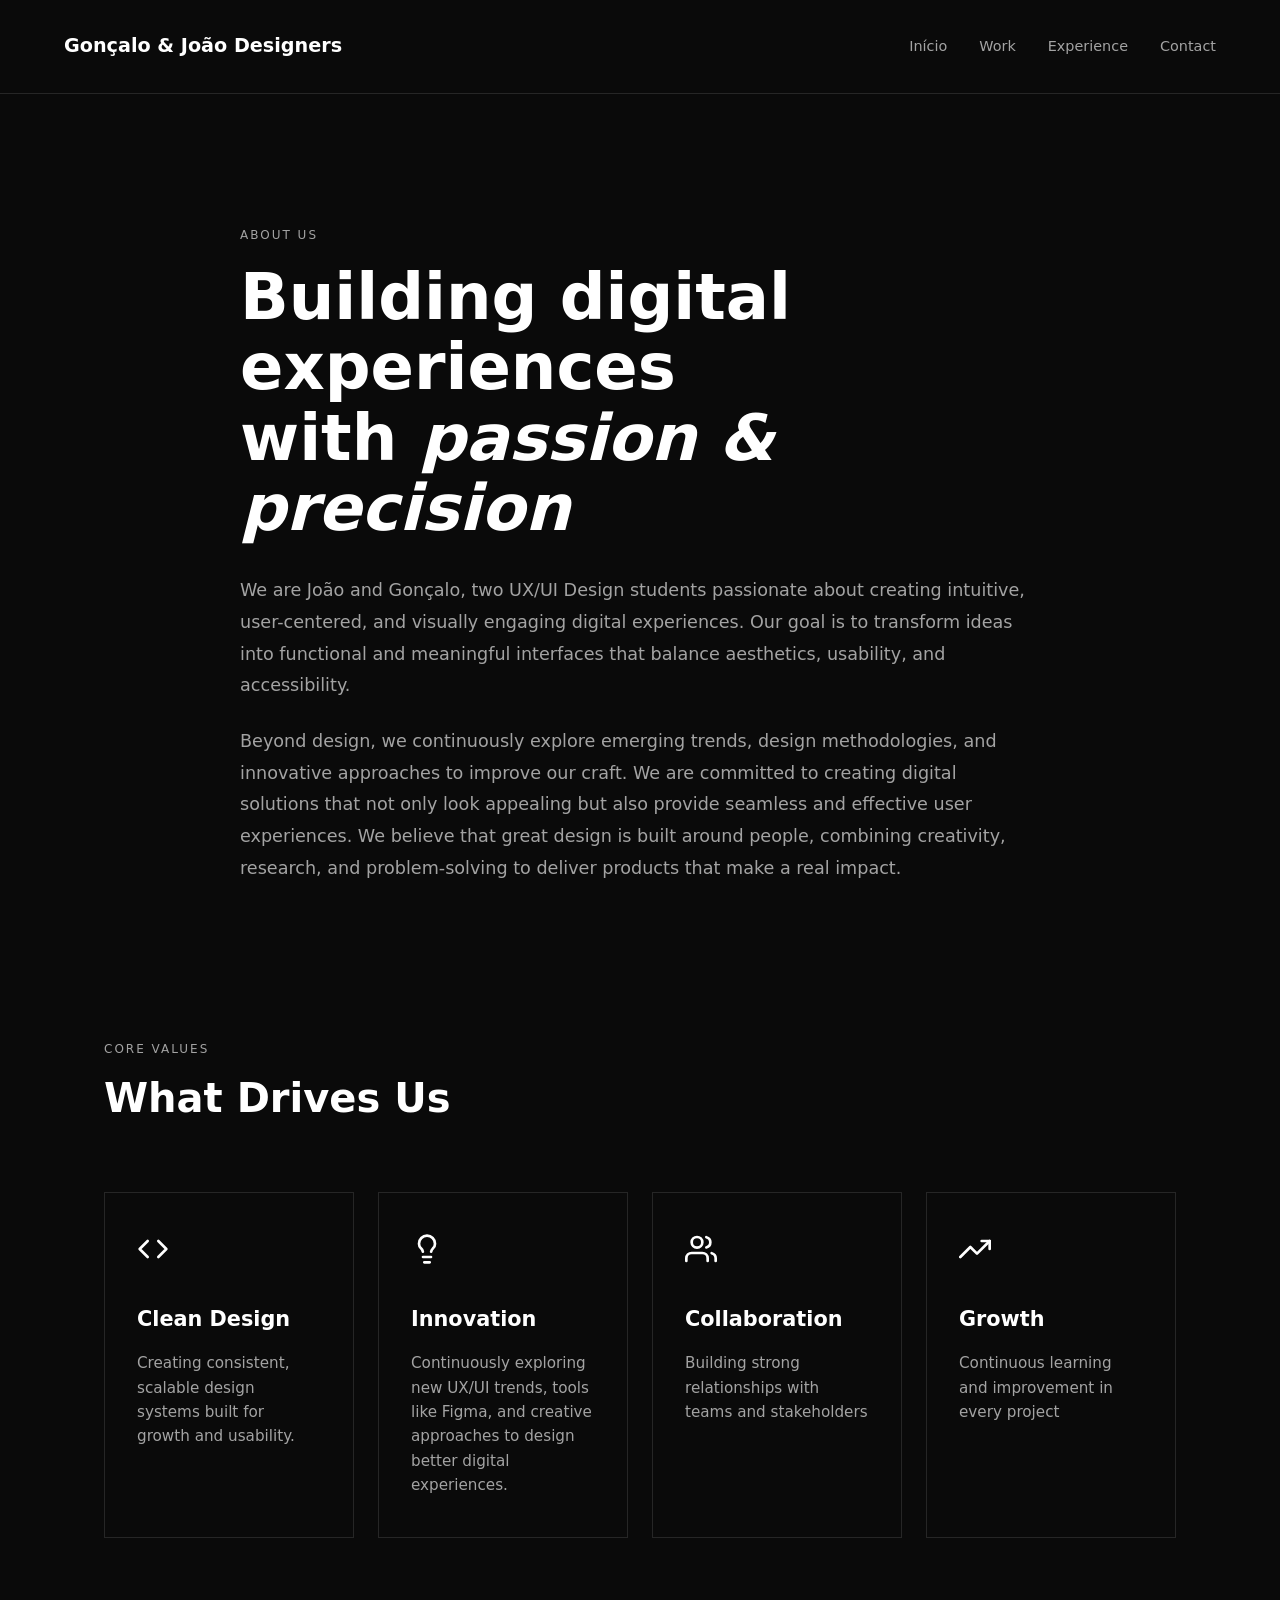
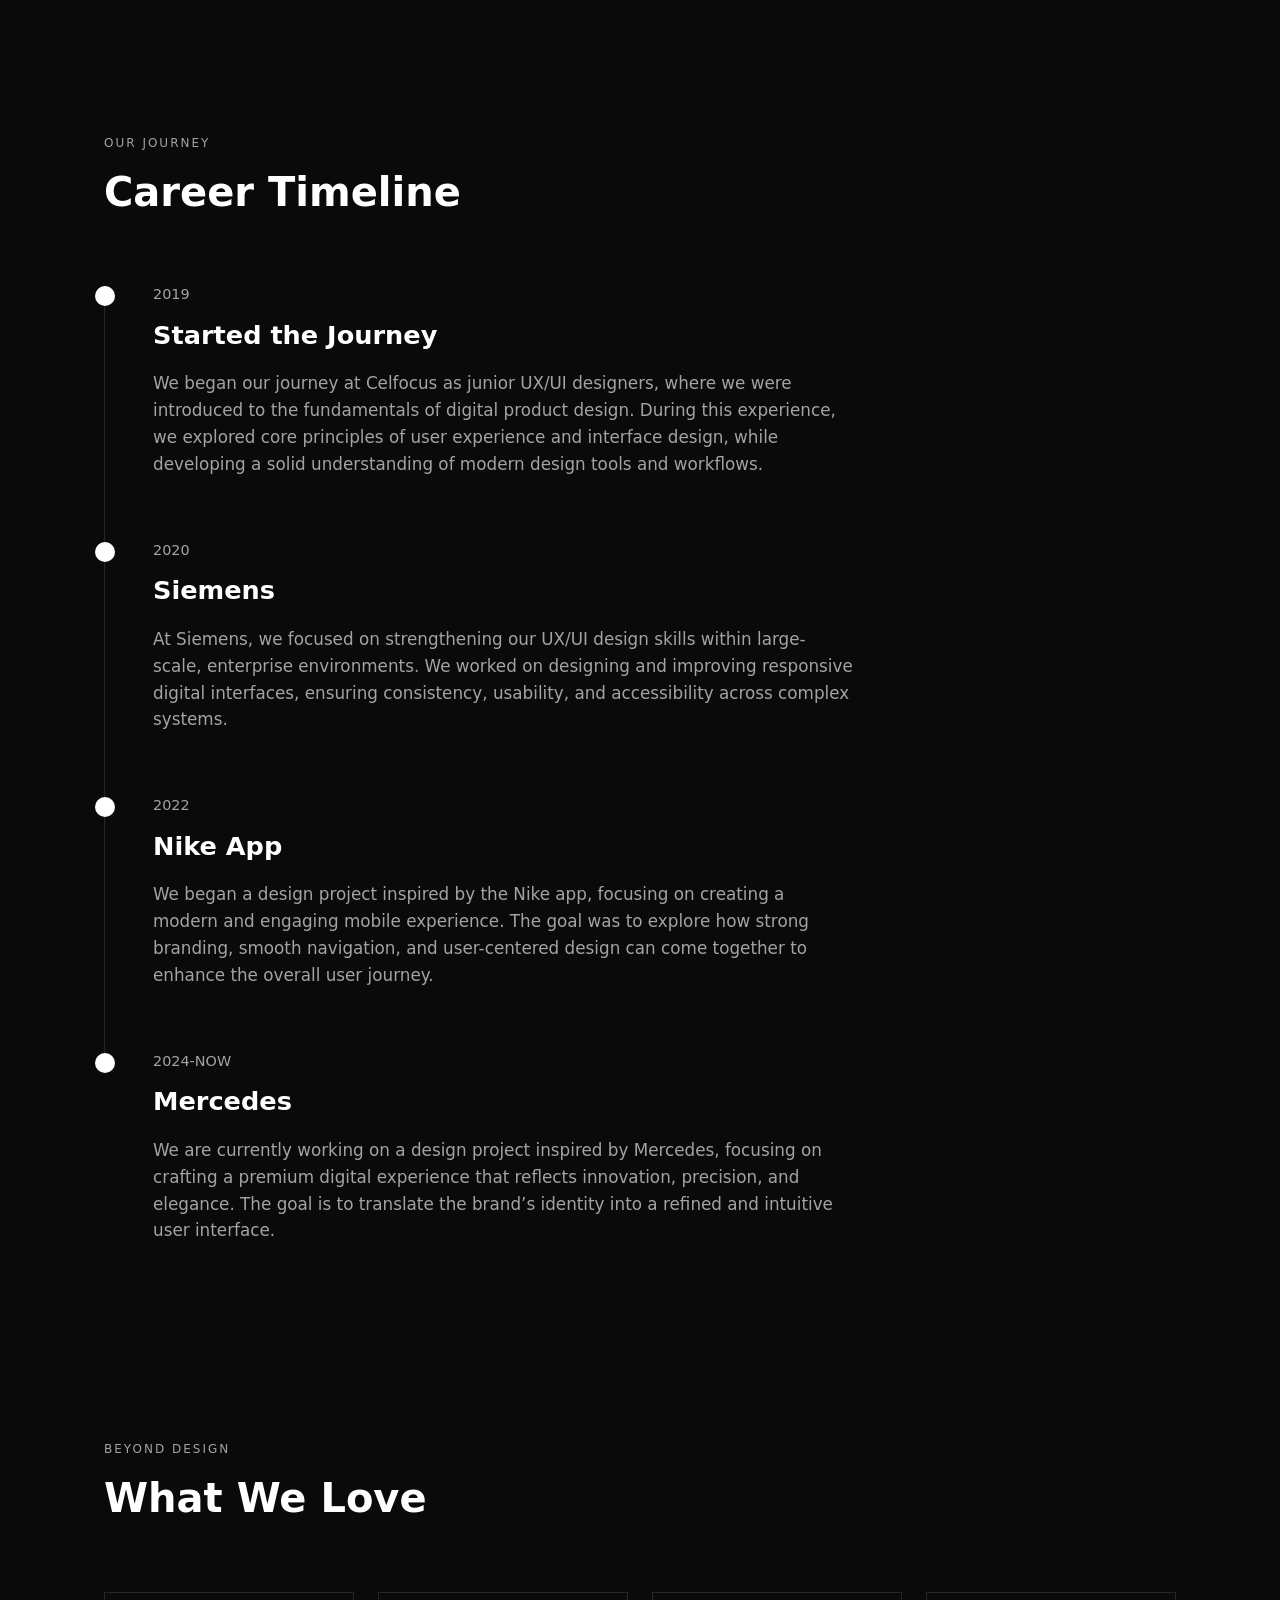
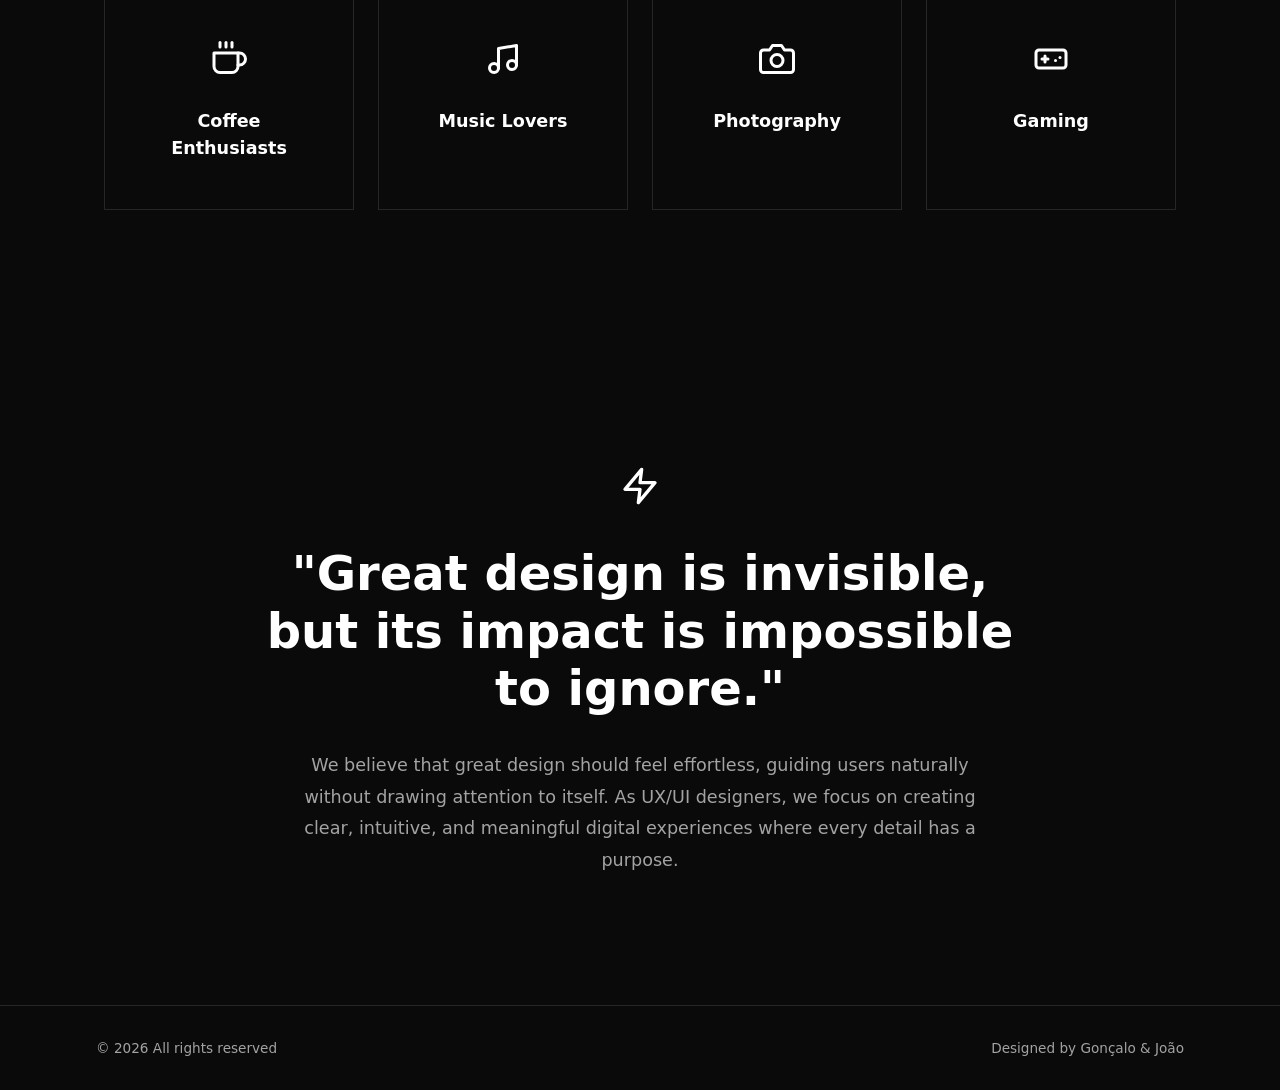
==== commit fb687ed0: "testing js" ====
--- a/about.html
+++ b/about.html
@@ -236,10 +236,12 @@
 
 <footer class="site-footer">
     <div class="footer-content">
-        <span>© 2026 All rights reserved</span>
+        <span>&copy; <span id="ano-atual">2026</span> All rights reserved</span>
         <span>Designed by Gonçalo & João</span>
     </div>
-</footer>    </main>
+</footer>
+
+<script src="assets/js/myscript.min.js"></script>    </main>
 
 
 
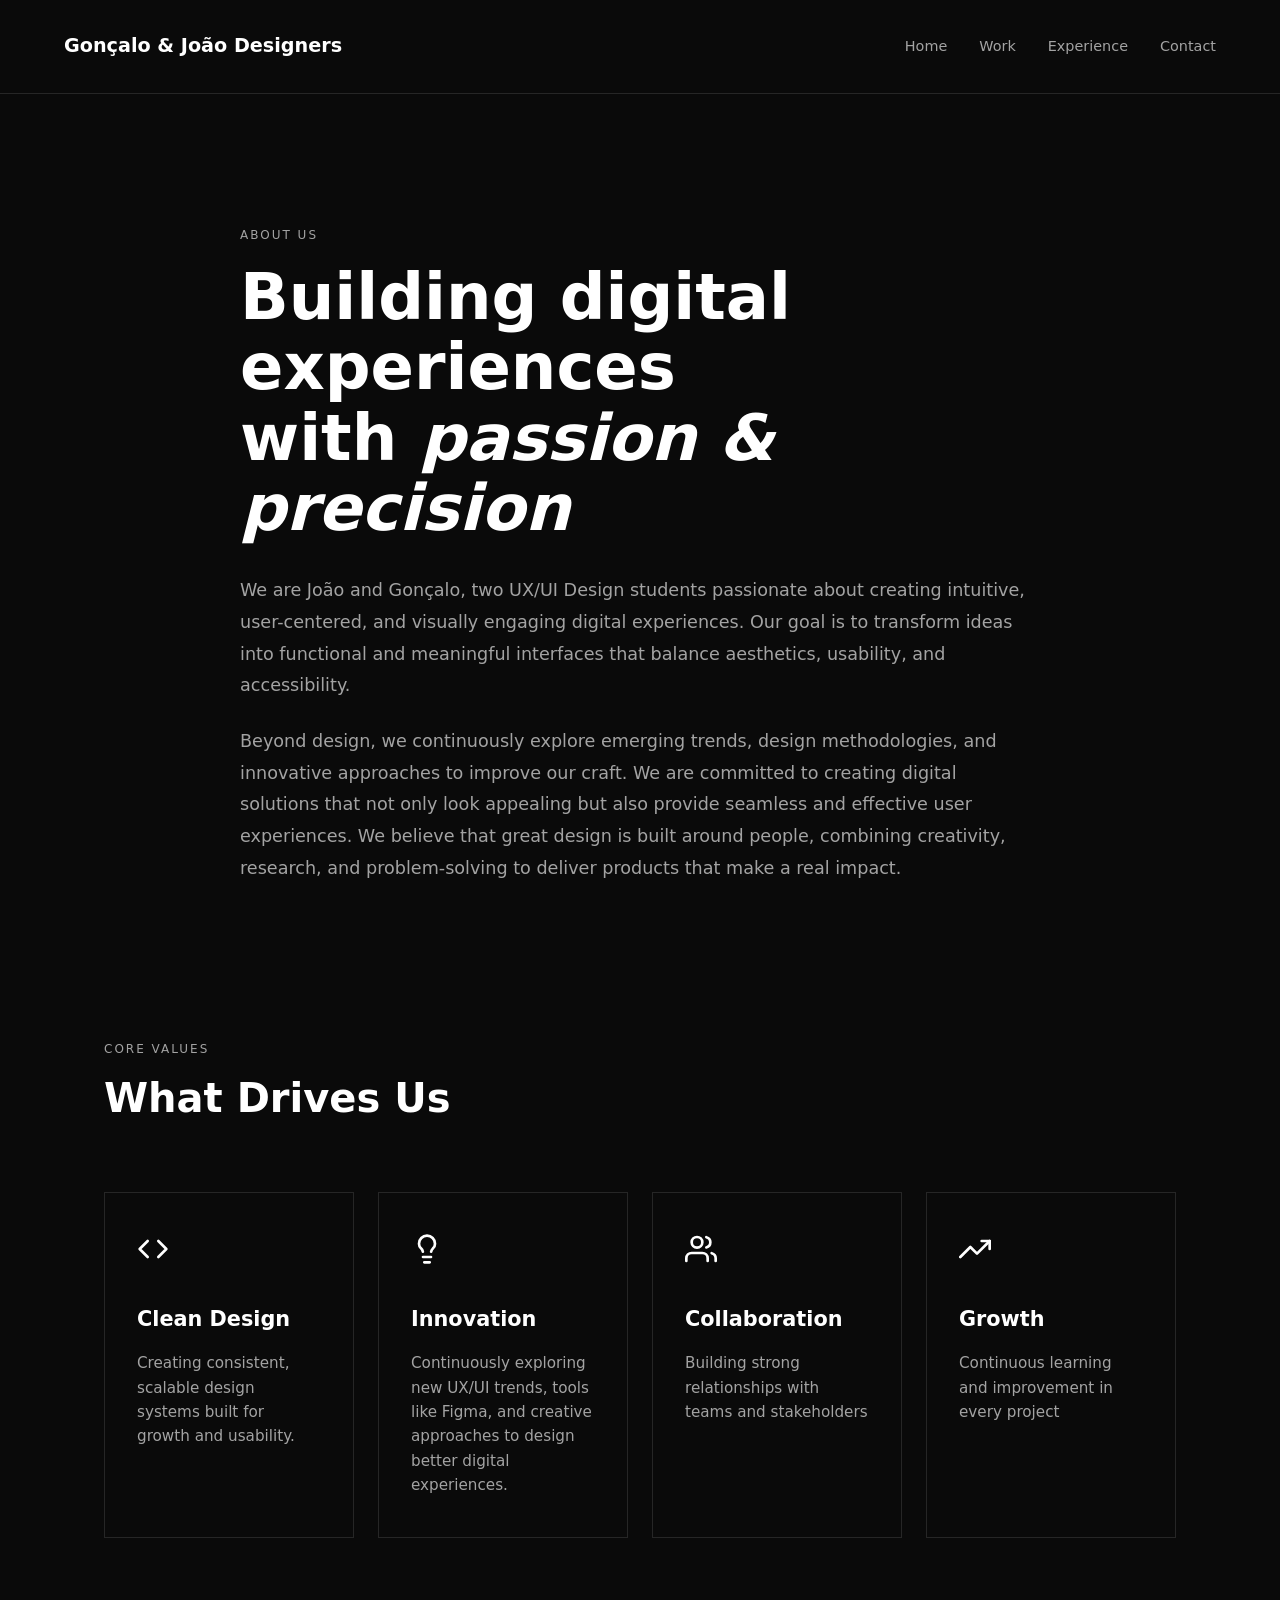
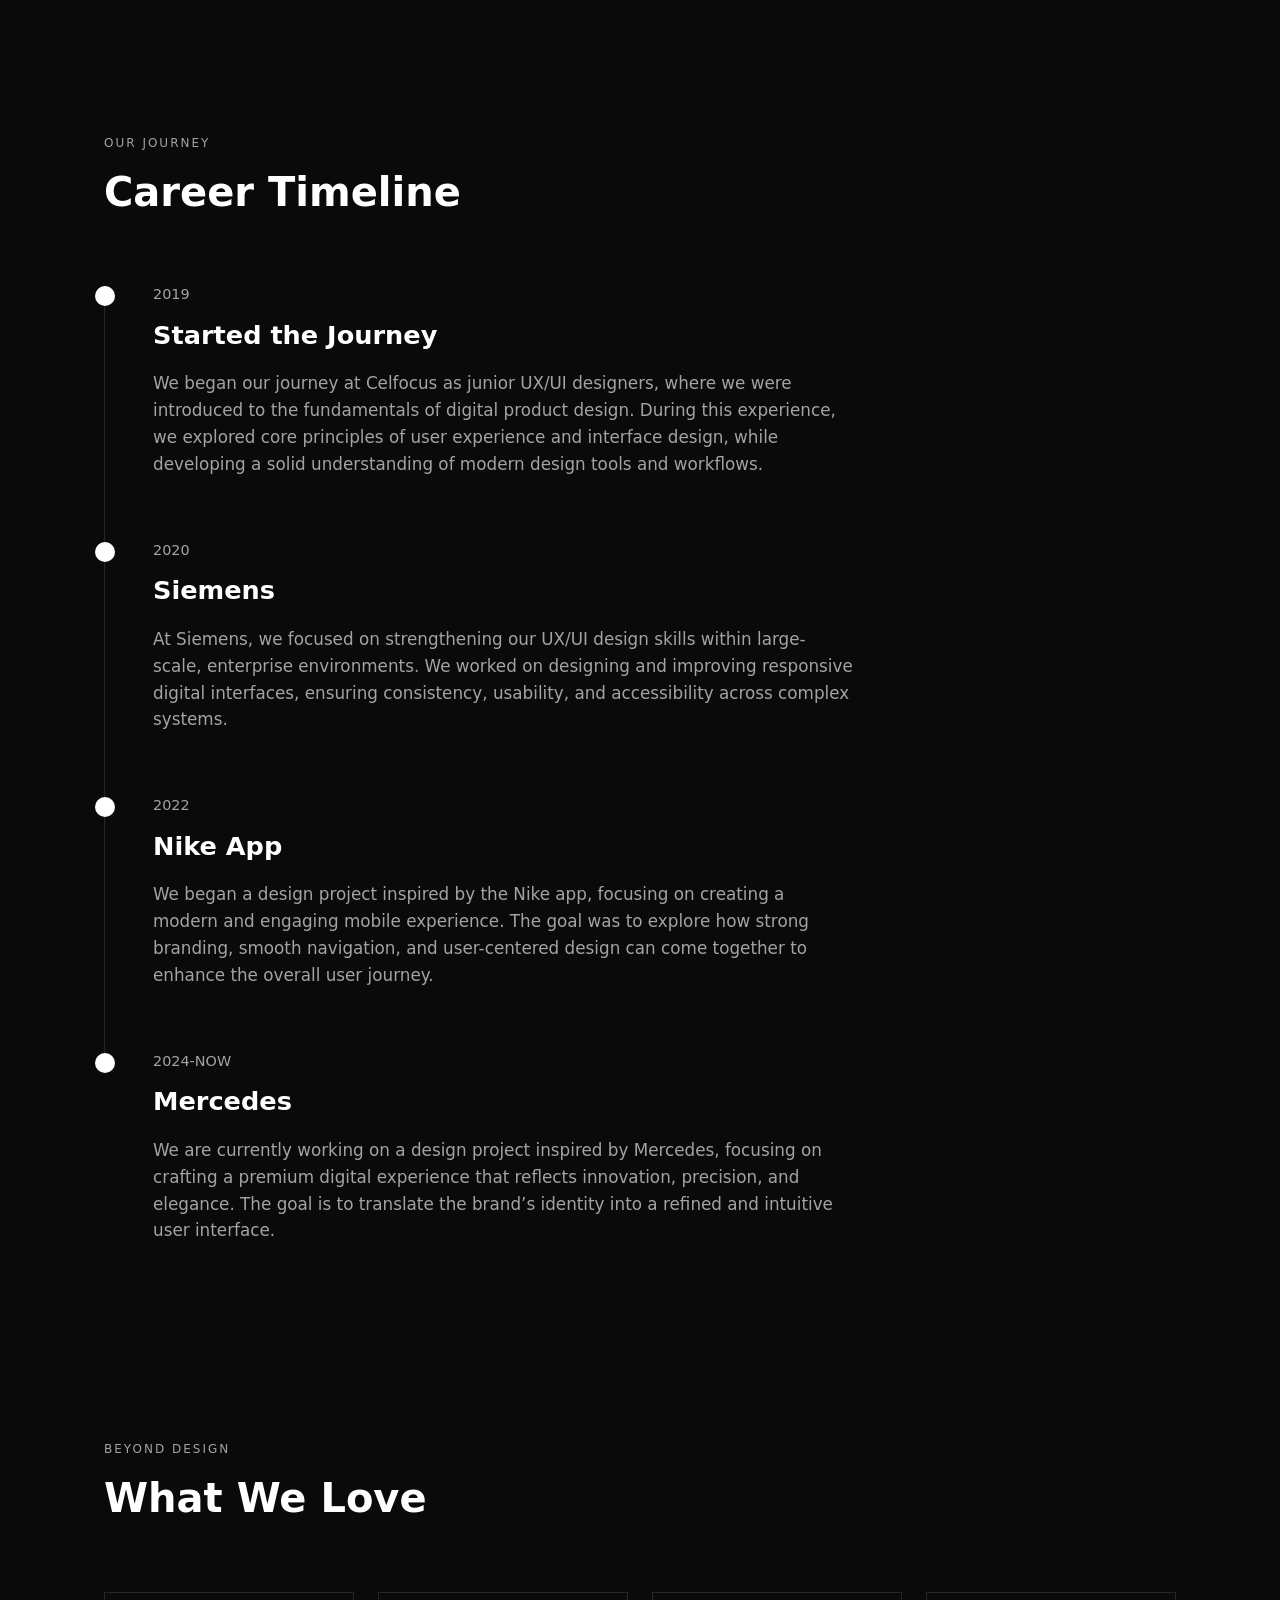
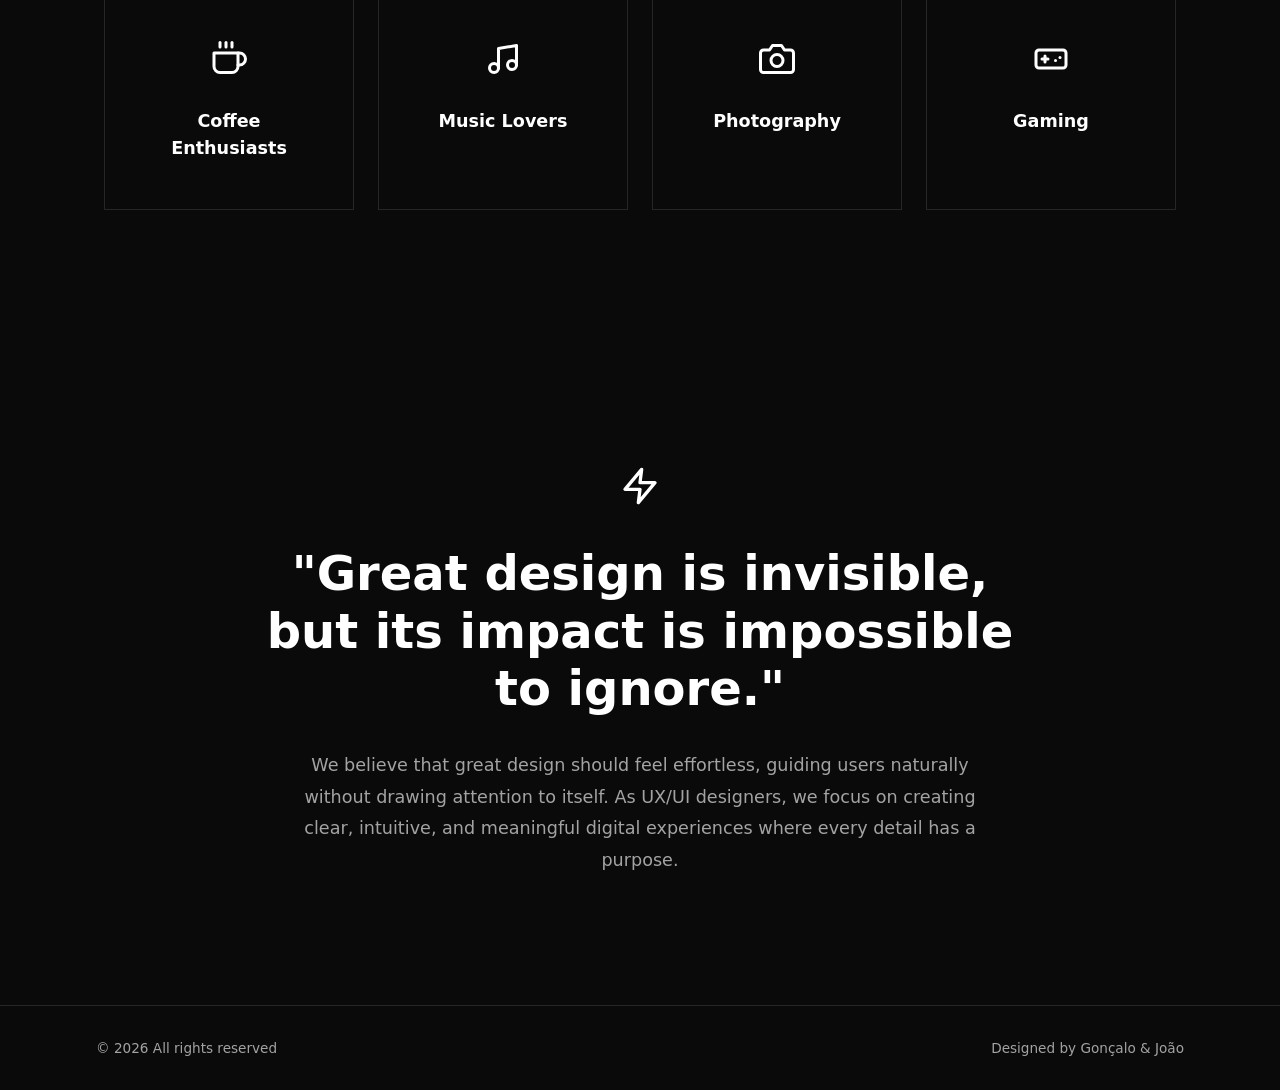
==== commit c123a7dc: "fixed js" ====
--- a/about.html
+++ b/about.html
@@ -14,7 +14,7 @@
     <div class="logo">Gonçalo & João Designers</div>
     <nav>
         <ul>
-            <li><a href="index.html">Início</a></li>
+            <li><a href="index.html">Home</a></li>
             <li><a href="projects.html">Work</a></li>
             <li><a href="about.html">Experience</a></li>
             <li><a href="contacts.html">Contact</a></li>
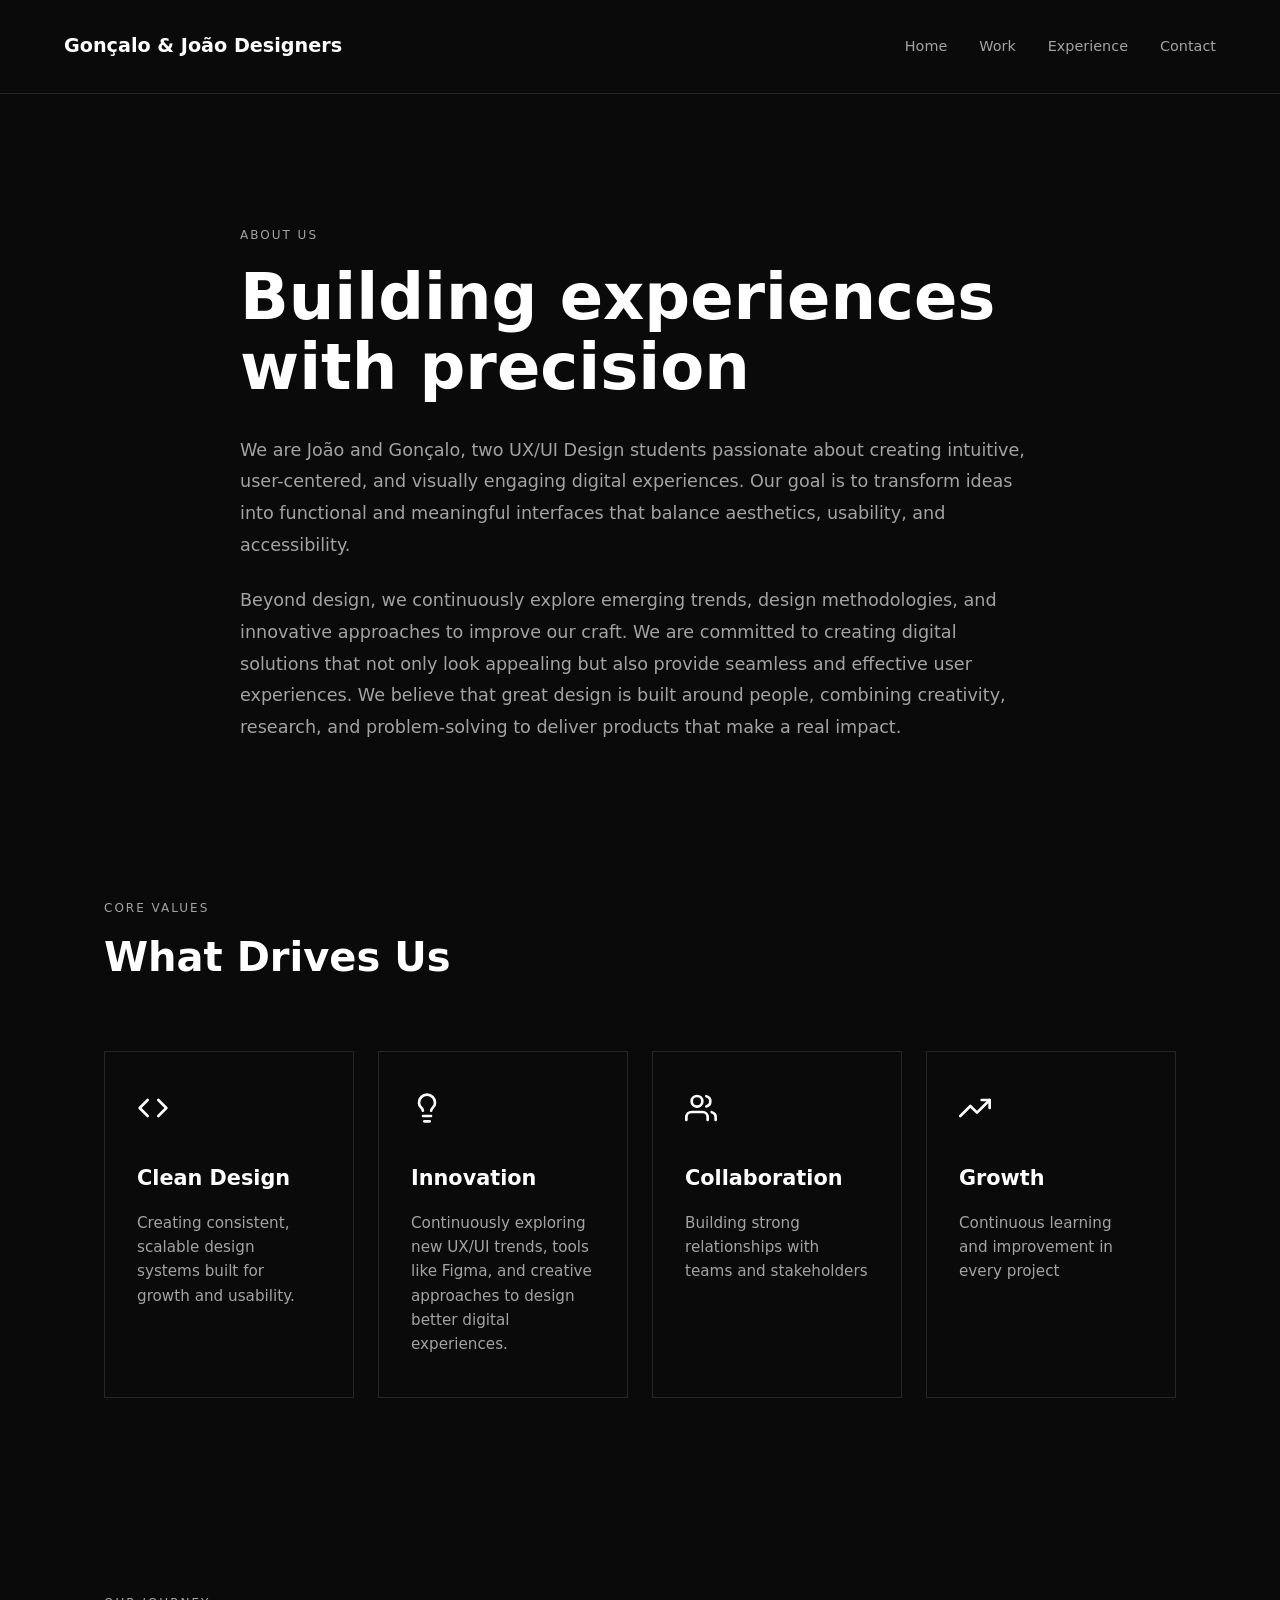
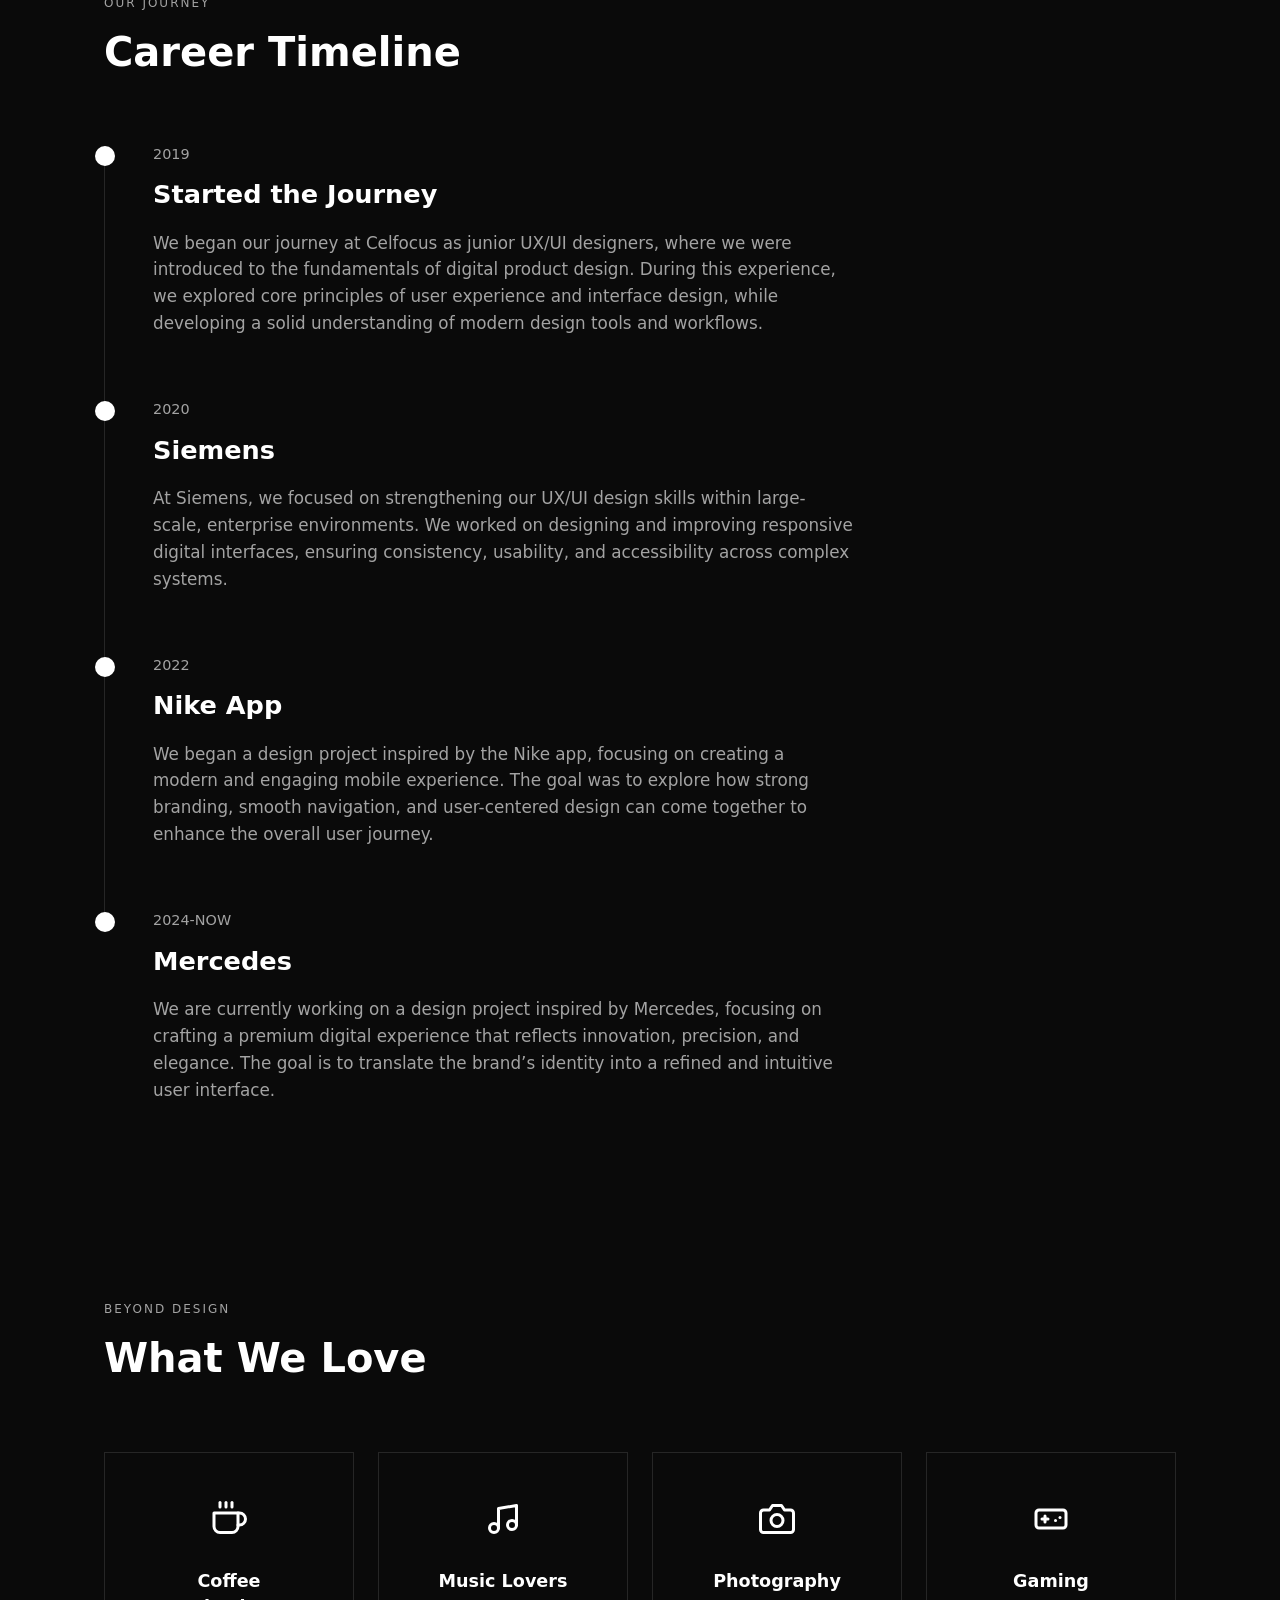
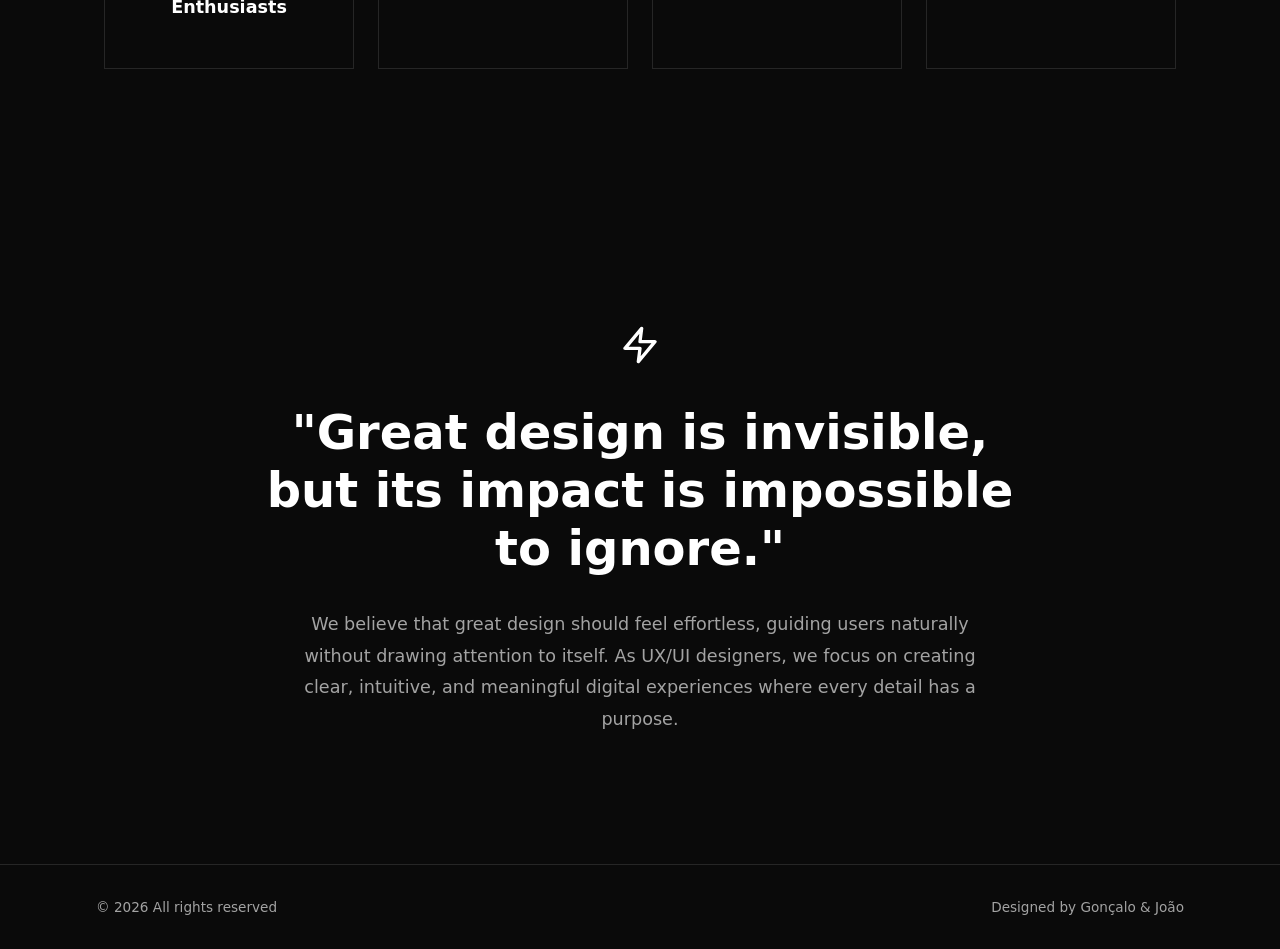
==== commit 0941be8e: "Fixed "About us" heading" ====
--- a/about.html
+++ b/about.html
@@ -26,7 +26,7 @@
         <section class="about-hero">
             <div class="about-texto">
                 <span class="etiqueta">ABOUT US</span>
-                <h1>Building digital experiences<br>with <em>passion & precision</em></h1>
+                <h1>Building experiences<br>with precision</h1>
 
                 <p>We are João and Gonçalo, two UX/UI Design students passionate about creating intuitive,
                     user-centered, and visually engaging digital experiences. Our goal is to transform ideas into
--- a/assets/css/estilo.min.css
+++ b/assets/css/estilo.min.css
@@ -1 +1 @@
-@charset "UTF-8";:root{--bg-escuro:#0a0a0a;--bg-cinza:#171717;--texto-branco:#ffffff;--texto-cinza:#a3a3a3;--linha-borda:#262626;--fonte:"Inter",system-ui,sans-serif}*{margin:0;padding:0;-webkit-box-sizing:border-box;box-sizing:border-box}body{background-color:var(--bg-escuro);color:var(--texto-branco);font-family:var(--fonte);line-height:1.5}a{text-decoration:none}.top-bar{display:-webkit-box;display:-ms-flexbox;display:flex;-webkit-box-pack:justify;-ms-flex-pack:justify;justify-content:space-between;-webkit-box-align:center;-ms-flex-align:center;align-items:center;padding:2rem 4rem;border-bottom:1px solid var(--linha-borda)}.top-bar .logo{font-weight:bold;font-size:1.2rem}.top-bar ul{display:-webkit-box;display:-ms-flexbox;display:flex;gap:2rem;list-style:none}.top-bar ul a{color:var(--texto-cinza);font-size:0.9rem}.hero-split{display:-ms-grid;display:grid;-ms-grid-columns:1fr;grid-template-columns:1fr}@media (min-width:768px){.hero-split{-ms-grid-columns:1fr 1fr;grid-template-columns:1fr 1fr;min-height:80vh}}.hero-texto{padding:4rem;display:-webkit-box;display:-ms-flexbox;display:flex;-webkit-box-orient:vertical;-webkit-box-direction:normal;-ms-flex-direction:column;flex-direction:column;-webkit-box-pack:center;-ms-flex-pack:center;justify-content:center}.hero-stats{background-color:var(--bg-cinza);padding:4rem;display:-ms-grid;display:grid;-ms-grid-columns:1fr 1.5rem 1fr;grid-template-columns:1fr 1fr;gap:1.5rem;-ms-flex-line-pack:center;align-content:center}.skills-section{padding:6rem 4rem;background-color:var(--bg-escuro)}.skills-header{margin-bottom:4rem}.skills-grid{display:-ms-grid;display:grid;-ms-grid-columns:1fr;grid-template-columns:1fr;gap:3rem}@media (min-width:768px){.skills-grid{-ms-grid-columns:(1fr)[3];grid-template-columns:repeat(3,1fr)}}.projects-section{padding:6rem 4rem;background-color:var(--bg-escuro)}.section-header{margin-bottom:4rem}.section-header h2{font-size:2.5rem;margin-top:0.5rem}.projects-grid{display:-ms-grid;display:grid;-ms-grid-columns:1fr;grid-template-columns:1fr;gap:1.5rem}@media (min-width:768px){.projects-grid{-ms-grid-columns:(1fr)[2];grid-template-columns:repeat(2,1fr)}}.stats-overview-section{max-width:1200px;margin:0 auto;padding:2rem 4rem 4rem 4rem}.stats-grid{display:-ms-grid;display:grid;-ms-grid-columns:1fr 1.5rem 1fr;grid-template-columns:repeat(2,1fr);gap:1.5rem}@media (min-width:1024px){.stats-grid{-ms-grid-columns:(1fr)[4];grid-template-columns:repeat(4,1fr)}}.all-projects-section{max-width:1200px;margin:0 auto;padding:4rem 4rem 8rem 4rem}.projects-collection-grid{display:-ms-grid;display:grid;-ms-grid-columns:1fr;grid-template-columns:1fr;gap:2rem}@media (min-width:768px){.projects-collection-grid{-ms-grid-columns:(1fr)[2];grid-template-columns:repeat(2,1fr)}}@media (min-width:1024px){.projects-collection-grid{-ms-grid-columns:(1fr)[3];grid-template-columns:repeat(3,1fr)}}.final-cta-section{padding:8rem 4rem;background-color:var(--bg-escuro);display:-webkit-box;display:-ms-flexbox;display:flex;-webkit-box-pack:center;-ms-flex-pack:center;justify-content:center;-webkit-box-align:center;-ms-flex-align:center;align-items:center;text-align:center}.experience-section{padding:6rem 4rem;background-color:var(--bg-escuro)}.experience-item{display:-ms-grid;display:grid;-ms-grid-columns:1fr;grid-template-columns:1fr;gap:1rem;padding:3rem 0;border-bottom:1px solid var(--linha-borda)}.experience-item:last-child{border-bottom:none}@media (min-width:768px){.experience-item{-ms-grid-columns:1fr 2rem 3fr;grid-template-columns:1fr 3fr;gap:2rem}}.contact-section{padding:6rem 4rem;background-color:var(--bg-escuro);display:-ms-grid;display:grid;-ms-grid-columns:1fr;grid-template-columns:1fr;gap:4rem}@media (min-width:768px){.contact-section{-ms-grid-columns:1fr 1fr;grid-template-columns:1fr 1fr}}.site-footer{border-top:1px solid var(--linha-borda);padding:2rem 6rem;margin-top:0}.footer-content{display:-webkit-box;display:-ms-flexbox;display:flex;-webkit-box-pack:justify;-ms-flex-pack:justify;justify-content:space-between;color:var(--texto-cinza);font-size:0.85rem}@media (max-width:480px){.footer-content{-webkit-box-orient:vertical;-webkit-box-direction:normal;-ms-flex-direction:column;flex-direction:column;-webkit-box-align:start;-ms-flex-align:start;align-items:flex-start;gap:1rem}}.contact-section,.experience-section,.projects-section,.skills-section{max-width:160vh;margin:0 auto}.about-hero{padding:8rem 4rem 4rem 4rem;background-color:var(--bg-escuro);display:-webkit-box;display:-ms-flexbox;display:flex;-webkit-box-pack:center;-ms-flex-pack:center;justify-content:center}.values-section{max-width:1200px;margin:0 auto;padding:4rem 4rem 8rem 4rem}.values-grid{display:-ms-grid;display:grid;-ms-grid-columns:1fr;grid-template-columns:1fr;gap:1.5rem}@media (min-width:768px){.values-grid{-ms-grid-columns:(1fr)[2];grid-template-columns:repeat(2,1fr)}}@media (min-width:1024px){.values-grid{-ms-grid-columns:(1fr)[4];grid-template-columns:repeat(4,1fr)}}.timeline-section{max-width:1200px;margin:0 auto;padding:4rem 4rem 8rem 4rem}.timeline{display:-webkit-box;display:-ms-flexbox;display:flex;-webkit-box-orient:vertical;-webkit-box-direction:normal;-ms-flex-direction:column;flex-direction:column}.hobbies-section{max-width:1200px;margin:0 auto;padding:4rem 4rem 8rem 4rem}.hobbies-grid{display:-ms-grid;display:grid;-ms-grid-columns:1fr;grid-template-columns:1fr;gap:1.5rem}@media (min-width:768px){.hobbies-grid{-ms-grid-columns:(1fr)[2];grid-template-columns:repeat(2,1fr)}}@media (min-width:1024px){.hobbies-grid{-ms-grid-columns:(1fr)[4];grid-template-columns:repeat(4,1fr)}}.quote-section{padding:8rem 2rem;background-color:var(--bg-escuro);display:-webkit-box;display:-ms-flexbox;display:flex;-webkit-box-pack:center;-ms-flex-pack:center;justify-content:center}.portfolio-hero{max-width:1200px;margin:0 auto;padding:8rem 4rem 4rem 4rem}.featured-section{max-width:1200px;margin:0 auto;padding:4rem 4rem 8rem 4rem}.featured-grid{display:-ms-grid;display:grid;-ms-grid-columns:1fr;grid-template-columns:1fr;gap:2rem}@media (min-width:1024px){.featured-grid{-ms-grid-columns:1fr 1fr;grid-template-columns:1fr 1fr}}.contact-hero{padding:8rem 4rem 4rem 4rem;background-color:var(--bg-escuro);display:-webkit-box;display:-ms-flexbox;display:flex;-webkit-box-pack:center;-ms-flex-pack:center;justify-content:center;text-align:center}.contact-form-section{background-color:var(--bg-escuro);padding:4rem 4rem 8rem 4rem}.contact-container{max-width:1200px;margin:0 auto;display:-ms-grid;display:grid;-ms-grid-columns:1fr;grid-template-columns:1fr;gap:5rem}@media (min-width:1024px){.contact-container{-ms-grid-columns:1.5fr 1fr;grid-template-columns:1.5fr 1fr}}.faq-section{max-width:1200px;margin:0 auto;padding:4rem 4rem 8rem 4rem}.faq-list{display:-webkit-box;display:-ms-flexbox;display:flex;-webkit-box-orient:vertical;-webkit-box-direction:normal;-ms-flex-direction:column;flex-direction:column;gap:2.5rem}.cta-section{padding:8rem 4rem;background-color:var(--bg-escuro);display:-webkit-box;display:-ms-flexbox;display:flex;-webkit-box-pack:center;-ms-flex-pack:center;justify-content:center;text-align:center}.project-detail-hero{max-width:1000px;margin:0 auto;padding:4rem 4rem 0 4rem;display:-webkit-box;display:-ms-flexbox;display:flex;-webkit-box-orient:vertical;-webkit-box-direction:normal;-ms-flex-direction:column;flex-direction:column;-webkit-box-align:start;-ms-flex-align:start;align-items:flex-start}.project-results-section{max-width:1000px;margin:0 auto;padding:4rem 4rem}.project-stats-grid{display:-ms-grid;display:grid;-ms-grid-columns:1fr;grid-template-columns:1fr;gap:1.5rem}@media (min-width:768px){.project-stats-grid{-ms-grid-columns:(1fr)[3];grid-template-columns:repeat(3,1fr)}}.project-challenge-solution{max-width:1000px;margin:0 auto;padding:4rem 4rem 8rem 4rem}.challenge-solution-grid{display:-ms-grid;display:grid;-ms-grid-columns:1fr;grid-template-columns:1fr;gap:4rem}@media (min-width:768px){.challenge-solution-grid{-ms-grid-columns:1fr 1fr;grid-template-columns:1fr 1fr}}.project-features-section{max-width:1000px;margin:0 auto;padding:4rem 4rem 8rem 4rem}.features-grid{display:-ms-grid;display:grid;-ms-grid-columns:1fr;grid-template-columns:1fr;gap:1.5rem;padding:0;margin:0;list-style:none}@media (min-width:768px){.features-grid{-ms-grid-columns:(1fr)[2];grid-template-columns:repeat(2,1fr)}}.project-impact-section{max-width:1000px;margin:0 auto;padding:4rem 4rem 8rem 4rem}.impact-grid{display:-ms-grid;display:grid;-ms-grid-columns:1fr;grid-template-columns:1fr;gap:2rem 4rem;padding:0;margin:0;list-style:none}@media (min-width:768px){.impact-grid{-ms-grid-columns:(1fr)[2];grid-template-columns:repeat(2,1fr)}}.project-testimonial-section{width:100%;background-color:#111;padding:6rem 2rem;display:-webkit-box;display:-ms-flexbox;display:flex;-webkit-box-pack:center;-ms-flex-pack:center;justify-content:center;text-align:center}main{margin-bottom:0!important;padding-bottom:0!important}.site-footer,footer{margin-top:0!important}.etiqueta{color:var(--texto-cinza);font-size:0.75rem;letter-spacing:2px;margin-bottom:2rem}h1{font-size:3.5rem;line-height:1.1;margin-bottom:1.5rem}.hero-texto p{color:var(--texto-cinza);font-size:1.1rem;margin-bottom:3rem;max-width:90%}.botoes{display:-webkit-box;display:-ms-flexbox;display:flex;gap:1rem}.btn-branco,.btn-contorno{padding:1rem 2rem;font-weight:bold;font-size:0.9rem;cursor:pointer}.btn-branco{background-color:var(--texto-branco);color:var(--bg-escuro)}.btn-contorno{background-color:transparent;color:var(--texto-branco);border:1px solid var(--linha-borda)}.cartao{border:1px solid var(--linha-borda);padding:2rem}.cartao h2{font-size:2.5rem;margin-bottom:0.5rem}.cartao p{color:var(--texto-cinza);font-size:0.9rem}.skills-header h2{font-size:2.5rem;margin-top:0.5rem;margin-bottom:0}.skill-category{border-left:2px solid var(--linha-borda);padding-left:1.5rem}.skill-category h3{font-size:1.2rem;font-weight:bold;margin-bottom:1.5rem}.skill-tags{display:-webkit-box;display:-ms-flexbox;display:flex;-ms-flex-wrap:wrap;flex-wrap:wrap;gap:0.8rem}.skill-tags span{font-size:0.8rem;color:var(--texto-cinza);border:1px solid var(--linha-borda);padding:0.5rem 1rem;background-color:transparent;-webkit-transition:all 0.3s ease;transition:all 0.3s ease}.skill-tags span:hover{border-color:var(--texto-branco);color:var(--texto-branco)}.project-card{border:1px solid var(--linha-borda);padding:3rem;display:-webkit-box;display:-ms-flexbox;display:flex;-webkit-box-orient:vertical;-webkit-box-direction:normal;-ms-flex-direction:column;flex-direction:column;background-color:transparent;-webkit-transition:border-color 0.3s ease;transition:border-color 0.3s ease}.project-card:hover{border-color:var(--texto-cinza)}@media (min-width:768px){.project-card.destaque{-ms-grid-column-span:2;grid-column:span 2}}.project-card h3{font-size:2rem;margin-bottom:1rem}.project-card p{color:var(--texto-cinza);font-size:1rem;margin-bottom:2rem;max-width:80%}.project-top{display:-webkit-box;display:-ms-flexbox;display:flex;-webkit-box-pack:justify;-ms-flex-pack:justify;justify-content:space-between;-webkit-box-align:center;-ms-flex-align:center;align-items:center;margin-bottom:2rem}.project-top .ano{color:var(--texto-cinza);font-size:0.9rem}.project-top .seta{color:var(--texto-cinza);font-size:1.2rem;font-weight:bold}.exp-date{color:var(--texto-cinza);font-size:0.9rem;margin-top:0.3rem}.exp-details h3{font-size:1.5rem;margin-bottom:0.5rem;margin-top:0}.exp-details .company{display:block;color:var(--texto-cinza);font-size:1rem;margin-bottom:1.5rem}.exp-details p{color:var(--texto-cinza);font-size:1rem;margin-bottom:0}.filter-bar{display:-webkit-box;display:-ms-flexbox;display:flex;gap:1rem;margin-bottom:3rem;-ms-flex-wrap:wrap;flex-wrap:wrap}.filter-btn{background-color:#111;border:1px solid var(--linha-borda);color:var(--texto-cinza);padding:0.8rem 1.5rem;cursor:pointer;font-weight:bold;-webkit-transition:all 0.3s ease;transition:all 0.3s ease}.filter-btn.active,.filter-btn:hover{background-color:var(--texto-branco);color:#000;border-color:var(--texto-branco)}.collection-card{display:-webkit-box;display:-ms-flexbox;display:flex;-webkit-box-orient:vertical;-webkit-box-direction:normal;-ms-flex-direction:column;flex-direction:column;-webkit-transition:-webkit-transform 0.3s ease;transition:-webkit-transform 0.3s ease;transition:transform 0.3s ease;transition:transform 0.3s ease,-webkit-transform 0.3s ease;position:relative}.collection-card:hover{-webkit-transform:translateY(-5px);transform:translateY(-5px)}.card-link{text-decoration:none;color:inherit}.card-link:after{content:"";position:absolute;top:0;left:0;width:100%;height:100%;z-index:1}.link-demo{position:relative;z-index:2}.card-visual{height:200px;position:relative;overflow:hidden;background-color:#111;padding:0!important}.card-visual .capa-imagem{display:block;width:100%!important;height:100%!important;-o-object-fit:cover;object-fit:cover;-o-object-position:center;object-position:center;-webkit-transition:-webkit-transform 0.3s ease,-webkit-filter 0.3s ease;transition:-webkit-transform 0.3s ease,-webkit-filter 0.3s ease;transition:transform 0.3s ease,filter 0.3s ease;transition:transform 0.3s ease,filter 0.3s ease,-webkit-transform 0.3s ease,-webkit-filter 0.3s ease}.card-visual .featured-badge{position:absolute;top:1rem;left:1rem;z-index:1;background-color:#facc15;color:#000;padding:0.3rem 0.6rem;font-size:0.75rem;font-weight:bold;border-radius:4px;display:-webkit-box;display:-ms-flexbox;display:flex;-webkit-box-align:center;-ms-flex-align:center;align-items:center;gap:0.3rem}.collection-card:hover .capa-imagem{-webkit-transform:scale(1.05);transform:scale(1.05);-webkit-filter:brightness(1.1);filter:brightness(1.1)}.card-visual{height:200px;position:relative;padding:1.5rem}.card-visual.visual-pink{background-color:#ff00ff}.card-visual.visual-blue{background-color:#3b82f6}.card-visual.visual-green{background-color:#10b981}.card-visual .featured-badge{background-color:rgba(0,0,0,0.8);color:#facc15;padding:0.4rem 0.8rem;font-size:0.75rem;font-weight:bold;border-radius:4px}.card-info{padding:1.5rem 0}.card-info .card-category{font-size:0.8rem;color:var(--texto-cinza);display:block;margin-bottom:0.5rem}.card-info h3{font-size:1.4rem;margin-bottom:1rem}.card-info p{font-size:0.9rem;color:var(--texto-cinza);line-height:1.6;margin-bottom:1rem}.card-info .card-stack{font-size:0.85rem;color:var(--texto-cinza);font-style:italic}.card-footer{display:-webkit-box;display:-ms-flexbox;display:flex;gap:1.5rem;margin-top:1.5rem;padding-top:1rem;border-top:1px solid var(--linha-borda)}.card-footer a{text-decoration:none;font-size:0.9rem;font-weight:bold;color:var(--texto-branco);-webkit-transition:color 0.3s ease;transition:color 0.3s ease}.card-footer a:hover{color:var(--texto-cinza)}.stat-box{border:1px solid var(--linha-borda);padding:3rem 2rem;display:-webkit-box;display:-ms-flexbox;display:flex;-webkit-box-orient:vertical;-webkit-box-direction:normal;-ms-flex-direction:column;flex-direction:column;-webkit-box-align:center;-ms-flex-align:center;align-items:center;-webkit-box-pack:center;-ms-flex-pack:center;justify-content:center;text-align:center;background-color:transparent;-webkit-transition:border-color 0.3s ease,-webkit-transform 0.3s ease;transition:border-color 0.3s ease,-webkit-transform 0.3s ease;transition:border-color 0.3s ease,transform 0.3s ease;transition:border-color 0.3s ease,transform 0.3s ease,-webkit-transform 0.3s ease}.stat-box:hover{border-color:var(--texto-branco);-webkit-transform:translateY(-5px);transform:translateY(-5px)}.stat-box .numero{font-size:3.5rem;font-weight:bold;color:var(--texto-branco);margin-bottom:0.5rem;line-height:1}.stat-box .etiqueta{font-size:0.95rem;color:var(--texto-cinza)}.final-cta-container{max-width:650px;display:-webkit-box;display:-ms-flexbox;display:flex;-webkit-box-orient:vertical;-webkit-box-direction:normal;-ms-flex-direction:column;flex-direction:column;-webkit-box-align:center;-ms-flex-align:center;align-items:center}.final-cta-container h2{font-size:clamp(2.5rem,5vw,3.5rem);color:var(--texto-branco);margin-top:0;margin-bottom:1rem}.final-cta-container p{color:var(--texto-cinza);font-size:1.15rem;line-height:1.6;margin-bottom:2.5rem}.contact-texto h2{font-size:3.5rem;line-height:1.1;margin-top:1rem;margin-bottom:1.5rem}.contact-texto p{color:var(--texto-cinza);font-size:1.1rem;margin-bottom:2.5rem;max-width:90%}.contact-texto .email-link{color:var(--texto-branco);font-size:1.1rem;font-weight:bold;border-bottom:1px solid transparent;padding-bottom:2px;text-decoration:none;-webkit-transition:all 0.3s ease;transition:all 0.3s ease}.contact-texto .email-link:hover{color:var(--texto-cinza);border-bottom-color:var(--texto-cinza)}.contact-links{display:-webkit-box;display:-ms-flexbox;display:flex;-webkit-box-orient:vertical;-webkit-box-direction:normal;-ms-flex-direction:column;flex-direction:column;gap:1rem}.caixa-link{display:-webkit-box;display:-ms-flexbox;display:flex;-webkit-box-pack:justify;-ms-flex-pack:justify;justify-content:space-between;-webkit-box-align:center;-ms-flex-align:center;align-items:center;padding:1.5rem 2rem;border:1px solid var(--linha-borda);color:var(--texto-branco);text-decoration:none;-webkit-transition:all 0.3s ease;transition:all 0.3s ease}.caixa-link:hover{border-color:var(--texto-branco);-webkit-transform:translateX(10px);transform:translateX(10px)}.caixa-link .seta{color:var(--texto-cinza);font-size:1.2rem;-webkit-transition:color 0.3s ease;transition:color 0.3s ease}.caixa-link:hover .seta{color:var(--texto-branco)}.about-texto{max-width:800px}.about-texto h1{font-size:clamp(2.5rem,5vw,4rem);line-height:1.1;margin-top:1rem;margin-bottom:2rem}.about-texto h1 em{font-style:italic;color:var(--texto-branco)}.about-texto p{color:var(--texto-cinza);font-size:1.1rem;margin-bottom:1.5rem;line-height:1.8}.value-card{border:1px solid var(--linha-borda);padding:2.5rem 2rem;background-color:transparent;-webkit-transition:border-color 0.3s ease,-webkit-transform 0.3s ease;transition:border-color 0.3s ease,-webkit-transform 0.3s ease;transition:border-color 0.3s ease,transform 0.3s ease;transition:border-color 0.3s ease,transform 0.3s ease,-webkit-transform 0.3s ease}.value-card:hover{border-color:var(--texto-branco);-webkit-transform:translateY(-5px);transform:translateY(-5px)}.value-card .icone{margin-bottom:2rem;color:var(--texto-branco)}.value-card .icone svg{width:32px;height:32px}.value-card h3{font-size:1.3rem;margin-bottom:1rem;margin-top:0}.value-card p{color:var(--texto-cinza);font-size:0.95rem;line-height:1.6;margin-bottom:0}.timeline-item{position:relative;padding-left:3rem;padding-bottom:4rem;border-left:1px solid var(--linha-borda)}.timeline-item:last-child{border-left-color:transparent;padding-bottom:0}.timeline-item:before{content:"";position:absolute;left:-10px;top:0;width:20px;height:20px;background-color:var(--texto-branco);border-radius:50%;-webkit-transition:-webkit-transform 0.3s ease,-webkit-box-shadow 0.3s ease;transition:-webkit-transform 0.3s ease,-webkit-box-shadow 0.3s ease;transition:transform 0.3s ease,box-shadow 0.3s ease;transition:transform 0.3s ease,box-shadow 0.3s ease,-webkit-transform 0.3s ease,-webkit-box-shadow 0.3s ease}.timeline-item:hover:before{-webkit-transform:scale(1.3);transform:scale(1.3);-webkit-box-shadow:0 0 10px rgba(255,255,255,0.3);box-shadow:0 0 10px rgba(255,255,255,0.3)}.timeline-item .ano{color:var(--texto-cinza);font-size:0.9rem;display:block;margin-bottom:0.5rem;-webkit-transform:translateY(-2px);transform:translateY(-2px)}.timeline-item h3{font-size:1.6rem;margin-bottom:1rem;margin-top:0;color:var(--texto-branco)}.timeline-item p{color:var(--texto-cinza);font-size:1.05rem;line-height:1.6;margin-bottom:0;max-width:700px}.hobby-card{border:1px solid var(--linha-borda);padding:3rem 2rem;background-color:transparent;display:-webkit-box;display:-ms-flexbox;display:flex;-webkit-box-orient:vertical;-webkit-box-direction:normal;-ms-flex-direction:column;flex-direction:column;-webkit-box-align:center;-ms-flex-align:center;align-items:center;text-align:center;-webkit-transition:border-color 0.3s ease,-webkit-transform 0.3s ease;transition:border-color 0.3s ease,-webkit-transform 0.3s ease;transition:border-color 0.3s ease,transform 0.3s ease;transition:border-color 0.3s ease,transform 0.3s ease,-webkit-transform 0.3s ease}.hobby-card:hover{border-color:var(--texto-branco);-webkit-transform:translateY(-5px);transform:translateY(-5px)}.hobby-card .icone{margin-bottom:1.5rem;color:var(--texto-branco)}.hobby-card .icone svg{width:36px;height:36px}.hobby-card h3{font-size:1.1rem;margin:0;color:var(--texto-branco)}.quote-container{max-width:800px;text-align:center;display:-webkit-box;display:-ms-flexbox;display:flex;-webkit-box-orient:vertical;-webkit-box-direction:normal;-ms-flex-direction:column;flex-direction:column;-webkit-box-align:center;-ms-flex-align:center;align-items:center}.quote-icone{margin-bottom:2rem;color:var(--texto-branco)}.quote-icone svg{width:40px;height:40px;-webkit-transition:-webkit-transform 0.4s ease;transition:-webkit-transform 0.4s ease;transition:transform 0.4s ease;transition:transform 0.4s ease,-webkit-transform 0.4s ease}.quote-icone:hover svg{-webkit-transform:scale(1.2) rotate(15deg);transform:scale(1.2) rotate(15deg)}blockquote{font-size:clamp(2rem,4vw,3rem);font-weight:700;color:var(--texto-branco);line-height:1.2;margin:0 0 2rem 0}.quote-container p{color:var(--texto-cinza);font-size:1.1rem;line-height:1.8;max-width:700px;margin:0}.portfolio-texto{max-width:800px}.portfolio-texto h1{font-size:clamp(3rem,6vw,4.5rem);line-height:1.1;margin-top:1rem;margin-bottom:2rem;color:var(--texto-branco)}.portfolio-texto p{color:var(--texto-cinza);font-size:1.15rem;line-height:1.8;margin-bottom:0}.work-card{background-color:#111;border:1px solid var(--linha-borda);display:-webkit-box;display:-ms-flexbox;display:flex;-webkit-box-orient:vertical;-webkit-box-direction:normal;-ms-flex-direction:column;flex-direction:column;-webkit-transition:border-color 0.3s ease,-webkit-transform 0.3s ease;transition:border-color 0.3s ease,-webkit-transform 0.3s ease;transition:transform 0.3s ease,border-color 0.3s ease;transition:transform 0.3s ease,border-color 0.3s ease,-webkit-transform 0.3s ease}.work-card:hover{-webkit-transform:translateY(-10px);transform:translateY(-10px);border-color:var(--texto-cinza)}.work-image{position:relative;height:250px;overflow:hidden}.work-image img{width:100%;height:100%;-o-object-fit:cover;object-fit:cover;-webkit-filter:grayscale(20%);filter:grayscale(20%);-webkit-transition:-webkit-filter 0.3s ease;transition:-webkit-filter 0.3s ease;transition:filter 0.3s ease;transition:filter 0.3s ease,-webkit-filter 0.3s ease}.work-image .badge{position:absolute;top:1rem;right:1rem;padding:0.5rem 1rem;font-size:0.75rem;font-weight:bold;color:white;border-radius:4px}.work-image .badge.stack-blue{background-color:#3b82f6}.work-image .badge.stack-purple{background-color:#a855f7}.work-card:hover .work-image img{-webkit-filter:grayscale(0%);filter:grayscale(0%)}.work-content{padding:2rem}.work-content .work-meta{display:-webkit-box;display:-ms-flexbox;display:flex;gap:1.5rem;color:var(--texto-cinza);font-size:0.85rem;margin-bottom:1rem}.work-content h3{margin-bottom:1rem;font-size:1.8rem}.work-content p{color:var(--texto-cinza);font-size:0.95rem;line-height:1.6;margin-bottom:1.5rem}.work-stats{display:-webkit-box;display:-ms-flexbox;display:flex;-webkit-box-pack:justify;-ms-flex-pack:justify;justify-content:space-between;padding:1.5rem 0;margin-top:1rem;border-top:1px solid var(--linha-borda);border-bottom:1px solid var(--linha-borda)}.work-stats .stat-item{display:-webkit-box;display:-ms-flexbox;display:flex;-webkit-box-orient:vertical;-webkit-box-direction:normal;-ms-flex-direction:column;flex-direction:column}.work-stats .stat-item .stat-value{font-size:1.4rem;font-weight:bold;color:var(--texto-branco)}.work-stats .stat-item .stat-label{font-size:0.7rem;color:var(--texto-cinza);letter-spacing:1px}.work-links{display:-webkit-box;display:-ms-flexbox;display:flex;gap:2rem;margin-top:1.5rem}.work-links a{color:var(--texto-branco);text-decoration:none;font-size:0.9rem;display:-webkit-box;display:-ms-flexbox;display:flex;-webkit-box-align:center;-ms-flex-align:center;align-items:center;gap:0.5rem;-webkit-transition:color 0.3s ease;transition:color 0.3s ease}.work-links a:hover{color:var(--texto-cinza)}.contact-hero-texto{max-width:800px}.contact-hero-texto h1{font-size:clamp(2.5rem,6vw,4.5rem);line-height:1.1;margin-top:1rem;margin-bottom:2rem;color:var(--texto-branco)}.contact-hero-texto h1 em{font-style:italic;font-weight:400}.contact-hero-texto p{color:var(--texto-cinza);font-size:1.2rem;line-height:1.6;margin:0 auto;max-width:600px}.main-form{display:-webkit-box;display:-ms-flexbox;display:flex;-webkit-box-orient:vertical;-webkit-box-direction:normal;-ms-flex-direction:column;flex-direction:column;gap:1.5rem}.main-form .form-group{display:-webkit-box;display:-ms-flexbox;display:flex;-webkit-box-orient:vertical;-webkit-box-direction:normal;-ms-flex-direction:column;flex-direction:column;gap:0.5rem}.main-form .form-group label{font-size:0.9rem;font-weight:bold;color:var(--texto-branco)}.main-form .form-group input,.main-form .form-group select,.main-form .form-group textarea{background-color:#111;border:1px solid var(--linha-borda);padding:1rem;color:var(--texto-branco);font-family:inherit;-webkit-transition:border-color 0.3s ease;transition:border-color 0.3s ease}.main-form .form-group input:focus,.main-form .form-group select:focus,.main-form .form-group textarea:focus{outline:none;border-color:var(--texto-cinza)}.btn-submit{background-color:var(--texto-branco);color:#000;border:none;padding:1.2rem;font-weight:bold;cursor:pointer;display:-webkit-box;display:-ms-flexbox;display:flex;-webkit-box-pack:center;-ms-flex-pack:center;justify-content:center;-webkit-box-align:center;-ms-flex-align:center;align-items:center;gap:0.8rem;-webkit-transition:opacity 0.3s ease;transition:opacity 0.3s ease}.btn-submit:hover{opacity:0.85}.info-column{display:-webkit-box;display:-ms-flexbox;display:flex;-webkit-box-orient:vertical;-webkit-box-direction:normal;-ms-flex-direction:column;flex-direction:column;gap:3rem}.info-column h3{font-size:1.2rem;margin-bottom:1.5rem;color:var(--texto-branco)}.info-item{display:-webkit-box;display:-ms-flexbox;display:flex;gap:1.2rem;margin-bottom:1.5rem;-webkit-box-align:center;-ms-flex-align:center;align-items:center}.info-item i{color:var(--texto-cinza);font-size:1.2rem}.info-item span{display:block;font-size:0.75rem;color:var(--texto-cinza);text-transform:uppercase}.info-item p{font-size:1rem;margin:0;color:var(--texto-branco)}.availability-block ul{list-style:none;padding:0}.availability-block ul li{margin-bottom:1rem;color:var(--texto-cinza);font-size:0.95rem}.availability-block ul li i{margin-right:0.8rem}.availability-block ul li strong{color:var(--texto-branco)}.social-mini-card{display:-webkit-box;display:-ms-flexbox;display:flex;-webkit-box-align:center;-ms-flex-align:center;align-items:center;gap:1rem;padding:1.2rem;border:1px solid var(--linha-borda);text-decoration:none;color:var(--texto-branco);margin-bottom:1rem;-webkit-transition:border-color 0.3s ease;transition:border-color 0.3s ease}.social-mini-card:hover{border-color:var(--texto-branco)}.social-mini-card i{font-size:1.5rem}.social-mini-card div{-webkit-box-flex:1;-ms-flex-positive:1;flex-grow:1}.social-mini-card span{font-size:0.7rem;color:var(--texto-cinza)}.social-mini-card p{font-size:0.9rem;margin:0}.social-mini-card .mini-seta{color:var(--texto-cinza)}.faq-item{border-left:2px solid var(--linha-borda);padding-left:1.5rem;-webkit-transition:border-color 0.3s ease;transition:border-color 0.3s ease}.faq-item:hover{border-left-color:var(--texto-branco)}.faq-item h3{font-size:1.2rem;color:var(--texto-branco);margin-top:0;margin-bottom:0.8rem}.faq-item p{color:var(--texto-cinza);font-size:1rem;line-height:1.6;margin:0;max-width:900px}.cta-container{max-width:800px;display:-webkit-box;display:-ms-flexbox;display:flex;-webkit-box-orient:vertical;-webkit-box-direction:normal;-ms-flex-direction:column;flex-direction:column;-webkit-box-align:center;-ms-flex-align:center;align-items:center}.cta-container h2{font-size:clamp(2.5rem,5vw,3.5rem);color:var(--texto-branco);margin-top:0;margin-bottom:1.5rem}.cta-container p{color:var(--texto-cinza);font-size:1.15rem;line-height:1.6;margin-bottom:2.5rem;max-width:600px}.botoes-cta{display:-webkit-box;display:-ms-flexbox;display:flex;gap:1.5rem;-webkit-box-pack:center;-ms-flex-pack:center;justify-content:center;-ms-flex-wrap:wrap;flex-wrap:wrap}.btn-branco{background-color:var(--texto-branco);color:#000;padding:1rem 2rem;text-decoration:none;font-weight:bold;border:1px solid var(--texto-branco);-webkit-transition:opacity 0.3s ease;transition:opacity 0.3s ease}.btn-branco:hover{opacity:0.85}.btn-contorno{background-color:transparent;color:var(--texto-branco);border:1px solid var(--texto-branco);padding:1rem 2rem;text-decoration:none;font-weight:bold;-webkit-transition:all 0.3s ease;transition:all 0.3s ease}.btn-contorno:hover{background-color:var(--texto-branco);color:#000}.back-link{color:var(--texto-cinza);text-decoration:none;font-size:0.9rem;display:-webkit-box;display:-ms-flexbox;display:flex;-webkit-box-align:center;-ms-flex-align:center;align-items:center;gap:0.5rem;margin-bottom:3rem;-webkit-transition:color 0.3s ease;transition:color 0.3s ease}.back-link:hover{color:var(--texto-branco)}.project-meta-top{display:-webkit-box;display:-ms-flexbox;display:flex;-webkit-box-align:center;-ms-flex-align:center;align-items:center;gap:1rem;color:var(--texto-cinza);font-size:0.9rem;margin-bottom:1.5rem}.project-meta-top .badge-outline{border:1px solid var(--linha-borda);padding:0.3rem 0.8rem;border-radius:4px;color:var(--texto-branco)}.project-meta-top .dot-separator{font-size:0.5rem}.project-detail-hero h1{font-size:clamp(3rem,6vw,4.5rem);color:var(--texto-branco);margin:0 0 1.5rem 0;line-height:1.1}.project-description{color:var(--texto-cinza);font-size:1.2rem;line-height:1.6;max-width:800px;margin-bottom:2rem}.project-meta-bottom{display:-webkit-box;display:-ms-flexbox;display:flex;gap:1.5rem;color:var(--texto-cinza);font-size:0.9rem;margin-bottom:2.5rem;-ms-flex-wrap:wrap;flex-wrap:wrap}.project-meta-bottom span{display:-webkit-box;display:-ms-flexbox;display:flex;-webkit-box-align:center;-ms-flex-align:center;align-items:center;gap:0.5rem}.project-actions{display:-webkit-box;display:-ms-flexbox;display:flex;gap:1rem;margin-bottom:4rem;-ms-flex-wrap:wrap;flex-wrap:wrap}.project-actions a i{margin-right:0.5rem}.project-hero-image{width:100%;height:auto;min-height:400px;background-color:#ff3300;overflow:hidden}.project-hero-image .capa-detalhe{width:100%;height:100%;-o-object-fit:cover;object-fit:cover;display:block}.text-block h3{display:-webkit-box;display:-ms-flexbox;display:flex;-webkit-box-align:center;-ms-flex-align:center;align-items:center;gap:0.8rem;font-size:1.8rem;color:var(--texto-branco);margin-top:0;margin-bottom:1.5rem}.text-block h3 i{font-size:1.5rem}.text-block p{color:var(--texto-cinza);font-size:1.15rem;line-height:1.8;margin:0}.features-header{margin-bottom:3rem}.features-header h2{font-size:2rem;color:var(--texto-branco);margin-top:0;margin-bottom:0.5rem}.features-header p{color:var(--texto-cinza);font-size:1.1rem;margin:0}.feature-item{border:1px solid var(--linha-borda);padding:1.5rem;display:-webkit-box;display:-ms-flexbox;display:flex;-webkit-box-align:center;-ms-flex-align:center;align-items:center;gap:1rem;background-color:transparent;-webkit-transition:border-color 0.3s ease,-webkit-transform 0.3s ease;transition:border-color 0.3s ease,-webkit-transform 0.3s ease;transition:border-color 0.3s ease,transform 0.3s ease;transition:border-color 0.3s ease,transform 0.3s ease,-webkit-transform 0.3s ease}.feature-item:hover{border-color:var(--texto-branco);-webkit-transform:translateY(-3px);transform:translateY(-3px)}.feature-item i{color:#10b981;font-size:1.2rem}.feature-item span{color:var(--texto-branco);font-size:1rem}.impact-header{margin-bottom:3rem}.impact-header h2{display:-webkit-box;display:-ms-flexbox;display:flex;-webkit-box-align:center;-ms-flex-align:center;align-items:center;gap:0.8rem;font-size:2rem;color:var(--texto-branco);margin-top:0;margin-bottom:0.5rem}.impact-header h2 i{font-size:1.5rem}.impact-header p{color:var(--texto-cinza);font-size:1.1rem;margin:0}.impact-item{border-left:2px solid var(--texto-branco);padding-left:1.5rem;-webkit-transition:border-color 0.3s ease,-webkit-transform 0.3s ease;transition:border-color 0.3s ease,-webkit-transform 0.3s ease;transition:transform 0.3s ease,border-color 0.3s ease;transition:transform 0.3s ease,border-color 0.3s ease,-webkit-transform 0.3s ease}.impact-item:hover{-webkit-transform:translateX(5px);transform:translateX(5px);border-left-color:var(--texto-cinza)}.impact-item p{color:var(--texto-cinza);font-size:1.1rem;margin:0;line-height:1.6}.testimonial-figure{max-width:800px;width:100%;margin:0;display:-webkit-box;display:-ms-flexbox;display:flex;-webkit-box-orient:vertical;-webkit-box-direction:normal;-ms-flex-direction:column;flex-direction:column;-webkit-box-align:center;-ms-flex-align:center;align-items:center}.testimonial-figure .quote-icon{font-size:1.5rem;color:var(--texto-branco);margin-bottom:2rem}.testimonial-figure blockquote{margin:0 0 2rem 0}.testimonial-figure blockquote p{font-size:clamp(1.2rem,3vw,1.8rem);font-style:italic;color:var(--texto-branco);line-height:1.6}.testimonial-figure figcaption{display:-webkit-box;display:-ms-flexbox;display:flex;-webkit-box-orient:vertical;-webkit-box-direction:normal;-ms-flex-direction:column;flex-direction:column;-webkit-box-align:center;-ms-flex-align:center;align-items:center;gap:0.4rem}.testimonial-figure figcaption .separator-line{width:40px;height:1px;background-color:var(--linha-borda);border:none;margin:0 0 1.5rem 0}.testimonial-figure figcaption strong{color:var(--texto-branco);font-size:1.1rem}.testimonial-figure figcaption span{color:var(--texto-cinza);font-size:0.9rem}@-webkit-keyframes fadeInUp{0%{opacity:0;-webkit-transform:translateY(30px);transform:translateY(30px)}to{opacity:1;-webkit-transform:translateY(0);transform:translateY(0)}}@keyframes fadeInUp{0%{opacity:0;-webkit-transform:translateY(30px);transform:translateY(30px)}to{opacity:1;-webkit-transform:translateY(0);transform:translateY(0)}}.testimonial-figure .animar-entrada{-webkit-animation:fadeInUp 0.8s ease-out forwards;animation:fadeInUp 0.8s ease-out forwards}@media (prefers-reduced-motion:reduce){.testimonial-figure .animar-entrada{-webkit-animation:none;animation:none;opacity:1;-webkit-transform:none;transform:none}}.testimonial-figure .atraso-1{-webkit-animation-delay:0.2s;animation-delay:0.2s;opacity:0}.testimonial-figure .atraso-2{-webkit-animation-delay:0.4s;animation-delay:0.4s;opacity:0}.testimonial-figure .atraso-3{-webkit-animation-delay:0.6s;animation-delay:0.6s;opacity:0}+@charset "UTF-8";:root{--bg-escuro:#0a0a0a;--bg-cinza:#171717;--texto-branco:#ffffff;--texto-cinza:#a3a3a3;--linha-borda:#262626;--fonte:"Inter",system-ui,sans-serif}*{margin:0;padding:0;-webkit-box-sizing:border-box;box-sizing:border-box}body{background-color:var(--bg-escuro);color:var(--texto-branco);font-family:var(--fonte);line-height:1.5}a{text-decoration:none}.top-bar{display:-webkit-box;display:-ms-flexbox;display:flex;-webkit-box-pack:justify;-ms-flex-pack:justify;justify-content:space-between;-webkit-box-align:center;-ms-flex-align:center;align-items:center;padding:2rem 4rem;border-bottom:1px solid var(--linha-borda)}.top-bar .logo{font-weight:bold;font-size:1.2rem}.top-bar ul{display:-webkit-box;display:-ms-flexbox;display:flex;gap:2rem;list-style:none}.top-bar ul a{color:var(--texto-cinza);font-size:0.9rem}.hero-split{display:-ms-grid;display:grid;-ms-grid-columns:1fr;grid-template-columns:1fr}@media (min-width:768px){.hero-split{-ms-grid-columns:1fr 1fr;grid-template-columns:1fr 1fr;min-height:80vh}}.hero-texto{padding:4rem;display:-webkit-box;display:-ms-flexbox;display:flex;-webkit-box-orient:vertical;-webkit-box-direction:normal;-ms-flex-direction:column;flex-direction:column;-webkit-box-pack:center;-ms-flex-pack:center;justify-content:center}.hero-stats{background-color:var(--bg-cinza);padding:4rem;display:-ms-grid;display:grid;-ms-grid-columns:1fr 1.5rem 1fr;grid-template-columns:1fr 1fr;gap:1.5rem;-ms-flex-line-pack:center;align-content:center}.skills-section{padding:6rem 4rem;background-color:var(--bg-escuro)}.skills-header{margin-bottom:4rem}.skills-grid{display:-ms-grid;display:grid;-ms-grid-columns:1fr;grid-template-columns:1fr;gap:3rem}@media (min-width:768px){.skills-grid{-ms-grid-columns:(1fr)[3];grid-template-columns:repeat(3,1fr)}}.projects-section{padding:6rem 4rem;background-color:var(--bg-escuro)}.section-header{margin-bottom:4rem}.section-header h2{font-size:2.5rem;margin-top:0.5rem}.projects-grid{display:-ms-grid;display:grid;-ms-grid-columns:1fr;grid-template-columns:1fr;gap:1.5rem}@media (min-width:768px){.projects-grid{-ms-grid-columns:(1fr)[2];grid-template-columns:repeat(2,1fr)}}.stats-overview-section{max-width:1200px;margin:0 auto;padding:2rem 4rem 4rem 4rem}.stats-grid{display:-ms-grid;display:grid;-ms-grid-columns:1fr 1.5rem 1fr;grid-template-columns:repeat(2,1fr);gap:1.5rem}@media (min-width:1024px){.stats-grid{-ms-grid-columns:(1fr)[4];grid-template-columns:repeat(4,1fr)}}.all-projects-section{max-width:1200px;margin:0 auto;padding:4rem 4rem 8rem 4rem}.projects-collection-grid{display:-ms-grid;display:grid;-ms-grid-columns:1fr;grid-template-columns:1fr;gap:2rem}@media (min-width:768px){.projects-collection-grid{-ms-grid-columns:(1fr)[2];grid-template-columns:repeat(2,1fr)}}@media (min-width:1024px){.projects-collection-grid{-ms-grid-columns:(1fr)[3];grid-template-columns:repeat(3,1fr)}}.final-cta-section{padding:8rem 4rem;background-color:var(--bg-escuro);display:-webkit-box;display:-ms-flexbox;display:flex;-webkit-box-pack:center;-ms-flex-pack:center;justify-content:center;-webkit-box-align:center;-ms-flex-align:center;align-items:center;text-align:center}.experience-section{padding:6rem 4rem;background-color:var(--bg-escuro)}.experience-item{display:-ms-grid;display:grid;-ms-grid-columns:1fr;grid-template-columns:1fr;gap:1rem;padding:3rem 0;border-bottom:1px solid var(--linha-borda)}.experience-item:last-child{border-bottom:none}@media (min-width:768px){.experience-item{-ms-grid-columns:1fr 2rem 3fr;grid-template-columns:1fr 3fr;gap:2rem}}.contact-section{padding:6rem 4rem;background-color:var(--bg-escuro);display:-ms-grid;display:grid;-ms-grid-columns:1fr;grid-template-columns:1fr;gap:4rem}@media (min-width:768px){.contact-section{-ms-grid-columns:1fr 1fr;grid-template-columns:1fr 1fr}}.site-footer{border-top:1px solid var(--linha-borda);padding:2rem 6rem;margin-top:0}.footer-content{display:-webkit-box;display:-ms-flexbox;display:flex;-webkit-box-pack:justify;-ms-flex-pack:justify;justify-content:space-between;color:var(--texto-cinza);font-size:0.85rem}@media (max-width:480px){.footer-content{-webkit-box-orient:vertical;-webkit-box-direction:normal;-ms-flex-direction:column;flex-direction:column;-webkit-box-align:start;-ms-flex-align:start;align-items:flex-start;gap:1rem}}.contact-section,.experience-section,.projects-section,.skills-section{max-width:160vh;margin:0 auto}.about-hero{padding:8rem 4rem 4rem 4rem;background-color:var(--bg-escuro);display:-webkit-box;display:-ms-flexbox;display:flex;-webkit-box-pack:center;-ms-flex-pack:center;justify-content:center}.values-section{max-width:1200px;margin:0 auto;padding:4rem 4rem 8rem 4rem}.values-grid{display:-ms-grid;display:grid;-ms-grid-columns:1fr;grid-template-columns:1fr;gap:1.5rem}@media (min-width:768px){.values-grid{-ms-grid-columns:(1fr)[2];grid-template-columns:repeat(2,1fr)}}@media (min-width:1024px){.values-grid{-ms-grid-columns:(1fr)[4];grid-template-columns:repeat(4,1fr)}}.timeline-section{max-width:1200px;margin:0 auto;padding:4rem 4rem 8rem 4rem}.timeline{display:-webkit-box;display:-ms-flexbox;display:flex;-webkit-box-orient:vertical;-webkit-box-direction:normal;-ms-flex-direction:column;flex-direction:column}.hobbies-section{max-width:1200px;margin:0 auto;padding:4rem 4rem 8rem 4rem}.hobbies-grid{display:-ms-grid;display:grid;-ms-grid-columns:1fr;grid-template-columns:1fr;gap:1.5rem}@media (min-width:768px){.hobbies-grid{-ms-grid-columns:(1fr)[2];grid-template-columns:repeat(2,1fr)}}@media (min-width:1024px){.hobbies-grid{-ms-grid-columns:(1fr)[4];grid-template-columns:repeat(4,1fr)}}.quote-section{padding:8rem 2rem;background-color:var(--bg-escuro);display:-webkit-box;display:-ms-flexbox;display:flex;-webkit-box-pack:center;-ms-flex-pack:center;justify-content:center}.portfolio-hero{max-width:1200px;margin:0 auto;padding:8rem 4rem 4rem 4rem}.featured-section{max-width:1200px;margin:0 auto;padding:4rem 4rem 8rem 4rem}.featured-grid{display:-ms-grid;display:grid;-ms-grid-columns:1fr;grid-template-columns:1fr;gap:2rem}@media (min-width:1024px){.featured-grid{-ms-grid-columns:1fr 1fr;grid-template-columns:1fr 1fr}}.contact-hero{padding:8rem 4rem 4rem 4rem;background-color:var(--bg-escuro);display:-webkit-box;display:-ms-flexbox;display:flex;-webkit-box-pack:center;-ms-flex-pack:center;justify-content:center;text-align:center}.contact-form-section{background-color:var(--bg-escuro);padding:4rem 4rem 8rem 4rem}.contact-container{max-width:1200px;margin:0 auto;display:-ms-grid;display:grid;-ms-grid-columns:1fr;grid-template-columns:1fr;gap:5rem}@media (min-width:1024px){.contact-container{-ms-grid-columns:1.5fr 1fr;grid-template-columns:1.5fr 1fr}}.faq-section{max-width:1200px;margin:0 auto;padding:4rem 4rem 8rem 4rem}.faq-list{display:-webkit-box;display:-ms-flexbox;display:flex;-webkit-box-orient:vertical;-webkit-box-direction:normal;-ms-flex-direction:column;flex-direction:column;gap:2.5rem}.cta-section{padding:8rem 4rem;background-color:var(--bg-escuro);display:-webkit-box;display:-ms-flexbox;display:flex;-webkit-box-pack:center;-ms-flex-pack:center;justify-content:center;text-align:center}.project-detail-hero{max-width:1000px;margin:0 auto;padding:4rem 4rem 0 4rem;display:-webkit-box;display:-ms-flexbox;display:flex;-webkit-box-orient:vertical;-webkit-box-direction:normal;-ms-flex-direction:column;flex-direction:column;-webkit-box-align:start;-ms-flex-align:start;align-items:flex-start}.project-results-section{max-width:1000px;margin:0 auto;padding:4rem 4rem}.project-stats-grid{display:-ms-grid;display:grid;-ms-grid-columns:1fr;grid-template-columns:1fr;gap:1.5rem}@media (min-width:768px){.project-stats-grid{-ms-grid-columns:(1fr)[3];grid-template-columns:repeat(3,1fr)}}.project-challenge-solution{max-width:1000px;margin:0 auto;padding:4rem 4rem 8rem 4rem}.challenge-solution-grid{display:-ms-grid;display:grid;-ms-grid-columns:1fr;grid-template-columns:1fr;gap:4rem}@media (min-width:768px){.challenge-solution-grid{-ms-grid-columns:1fr 1fr;grid-template-columns:1fr 1fr}}.project-features-section{max-width:1000px;margin:0 auto;padding:4rem 4rem 8rem 4rem}.features-grid{display:-ms-grid;display:grid;-ms-grid-columns:1fr;grid-template-columns:1fr;gap:1.5rem;padding:0;margin:0;list-style:none}@media (min-width:768px){.features-grid{-ms-grid-columns:(1fr)[2];grid-template-columns:repeat(2,1fr)}}.project-impact-section{max-width:1000px;margin:0 auto;padding:4rem 4rem 8rem 4rem}.impact-grid{display:-ms-grid;display:grid;-ms-grid-columns:1fr;grid-template-columns:1fr;gap:2rem 4rem;padding:0;margin:0;list-style:none}@media (min-width:768px){.impact-grid{-ms-grid-columns:(1fr)[2];grid-template-columns:repeat(2,1fr)}}.project-testimonial-section{width:100%;background-color:#111;padding:6rem 2rem;display:-webkit-box;display:-ms-flexbox;display:flex;-webkit-box-pack:center;-ms-flex-pack:center;justify-content:center;text-align:center}main{margin-bottom:0!important;padding-bottom:0!important}.site-footer,footer{margin-top:0!important}.etiqueta{color:var(--texto-cinza);font-size:0.75rem;letter-spacing:2px;margin-bottom:2rem}h1{font-size:3.5rem;line-height:1.1;margin-bottom:1.5rem}.hero-texto p{color:var(--texto-cinza);font-size:1.1rem;margin-bottom:3rem;max-width:90%}.botoes{display:-webkit-box;display:-ms-flexbox;display:flex;gap:1rem}.btn-branco,.btn-contorno{padding:1rem 2rem;font-weight:bold;font-size:0.9rem;cursor:pointer}.btn-branco{background-color:var(--texto-branco);color:var(--bg-escuro)}.btn-contorno{background-color:transparent;color:var(--texto-branco);border:1px solid var(--linha-borda)}.cartao{border:1px solid var(--linha-borda);padding:2rem}.cartao h2{font-size:2.5rem;margin-bottom:0.5rem}.cartao p{color:var(--texto-cinza);font-size:0.9rem}.skills-header h2{font-size:2.5rem;margin-top:0.5rem;margin-bottom:0}.skill-category{border-left:2px solid var(--linha-borda);padding-left:1.5rem}.skill-category h3{font-size:1.2rem;font-weight:bold;margin-bottom:1.5rem}.skill-tags{display:-webkit-box;display:-ms-flexbox;display:flex;-ms-flex-wrap:wrap;flex-wrap:wrap;gap:0.8rem}.skill-tags span{font-size:0.8rem;color:var(--texto-cinza);border:1px solid var(--linha-borda);padding:0.5rem 1rem;background-color:transparent;-webkit-transition:all 0.3s ease;transition:all 0.3s ease}.skill-tags span:hover{border-color:var(--texto-branco);color:var(--texto-branco)}.project-card{border:1px solid var(--linha-borda);padding:3rem;display:-webkit-box;display:-ms-flexbox;display:flex;-webkit-box-orient:vertical;-webkit-box-direction:normal;-ms-flex-direction:column;flex-direction:column;background-color:transparent;-webkit-transition:border-color 0.3s ease;transition:border-color 0.3s ease}.project-card:hover{border-color:var(--texto-cinza)}@media (min-width:768px){.project-card.destaque{-ms-grid-column-span:2;grid-column:span 2}}.project-card h3{font-size:2rem;margin-bottom:1rem}.project-card p{color:var(--texto-cinza);font-size:1rem;margin-bottom:2rem;max-width:80%}.project-top{display:-webkit-box;display:-ms-flexbox;display:flex;-webkit-box-pack:justify;-ms-flex-pack:justify;justify-content:space-between;-webkit-box-align:center;-ms-flex-align:center;align-items:center;margin-bottom:2rem}.project-top .ano{color:var(--texto-cinza);font-size:0.9rem}.project-top .seta{color:var(--texto-cinza);font-size:1.2rem;font-weight:bold}.exp-date{color:var(--texto-cinza);font-size:0.9rem;margin-top:0.3rem}.exp-details h3{font-size:1.5rem;margin-bottom:0.5rem;margin-top:0}.exp-details .company{display:block;color:var(--texto-cinza);font-size:1rem;margin-bottom:1.5rem}.exp-details p{color:var(--texto-cinza);font-size:1rem;margin-bottom:0}.filter-bar{display:-webkit-box;display:-ms-flexbox;display:flex;gap:1rem;margin-bottom:3rem;-ms-flex-wrap:wrap;flex-wrap:wrap}.filter-btn{background-color:#111;border:1px solid var(--linha-borda);color:var(--texto-cinza);padding:0.8rem 1.5rem;cursor:pointer;font-weight:bold;-webkit-transition:all 0.3s ease;transition:all 0.3s ease}.filter-btn.active,.filter-btn:hover{background-color:var(--texto-branco);color:#000;border-color:var(--texto-branco)}.collection-card{display:-webkit-box;display:-ms-flexbox;display:flex;-webkit-box-orient:vertical;-webkit-box-direction:normal;-ms-flex-direction:column;flex-direction:column;-webkit-transition:-webkit-transform 0.3s ease;transition:-webkit-transform 0.3s ease;transition:transform 0.3s ease;transition:transform 0.3s ease,-webkit-transform 0.3s ease;position:relative}.collection-card:hover{-webkit-transform:translateY(-5px);transform:translateY(-5px)}.card-link{text-decoration:none;color:inherit}.card-link:after{content:"";position:absolute;top:0;left:0;width:100%;height:100%;z-index:1}.link-demo{position:relative;z-index:2}.card-visual{height:200px;position:relative;overflow:hidden;background-color:#111;padding:0!important}.card-visual .capa-imagem{display:block;width:100%!important;height:100%!important;-o-object-fit:cover;object-fit:cover;-o-object-position:center;object-position:center;-webkit-transition:-webkit-transform 0.3s ease,-webkit-filter 0.3s ease;transition:-webkit-transform 0.3s ease,-webkit-filter 0.3s ease;transition:transform 0.3s ease,filter 0.3s ease;transition:transform 0.3s ease,filter 0.3s ease,-webkit-transform 0.3s ease,-webkit-filter 0.3s ease}.card-visual .featured-badge{position:absolute;top:1rem;left:1rem;z-index:1;display:-webkit-box;display:-ms-flexbox;display:flex;-webkit-box-align:center;-ms-flex-align:center;align-items:center;gap:0.35rem;padding:0.35rem 0.65rem;border-radius:999px;border:1px solid var(--linha-borda);background:rgba(23,23,23,0.96);color:var(--texto-branco);font-size:0.72rem;font-weight:700;letter-spacing:0.08em;text-transform:uppercase;-webkit-box-shadow:none;box-shadow:none}.collection-card:hover .capa-imagem{-webkit-transform:scale(1.05);transform:scale(1.05);-webkit-filter:brightness(1.1);filter:brightness(1.1)}.card-visual{height:200px;position:relative;padding:1.5rem}.card-visual.visual-pink{background-color:#ff00ff}.card-visual.visual-blue{background-color:#3b82f6}.card-visual.visual-green{background-color:#10b981}.card-visual .featured-badge{display:-webkit-inline-box;display:-ms-inline-flexbox;display:inline-flex;-webkit-box-align:center;-ms-flex-align:center;align-items:center;gap:0.35rem;padding:0.4rem 0.75rem;border-radius:999px;border:1px solid var(--linha-borda);background:rgba(23,23,23,0.96);color:var(--texto-branco);font-size:0.75rem;font-weight:700;letter-spacing:0.08em;text-transform:uppercase;-webkit-box-shadow:none;box-shadow:none}.card-info{padding:1.5rem 0}.card-info .card-category{font-size:0.8rem;color:var(--texto-cinza);display:block;margin-bottom:0.5rem}.card-info h3{font-size:1.4rem;margin-bottom:1rem}.card-info p{font-size:0.9rem;color:var(--texto-cinza);line-height:1.6;margin-bottom:1rem}.card-info .card-stack{font-size:0.85rem;color:var(--texto-cinza);font-style:italic}.card-footer{display:-webkit-box;display:-ms-flexbox;display:flex;gap:1.5rem;margin-top:1.5rem;padding-top:1rem;border-top:1px solid var(--linha-borda)}.card-footer a{text-decoration:none;font-size:0.9rem;font-weight:bold;color:var(--texto-branco);-webkit-transition:color 0.3s ease;transition:color 0.3s ease}.card-footer a:hover{color:var(--texto-cinza)}.stat-box{border:1px solid var(--linha-borda);padding:3rem 2rem;display:-webkit-box;display:-ms-flexbox;display:flex;-webkit-box-orient:vertical;-webkit-box-direction:normal;-ms-flex-direction:column;flex-direction:column;-webkit-box-align:center;-ms-flex-align:center;align-items:center;-webkit-box-pack:center;-ms-flex-pack:center;justify-content:center;text-align:center;background-color:transparent;-webkit-transition:border-color 0.3s ease,-webkit-transform 0.3s ease;transition:border-color 0.3s ease,-webkit-transform 0.3s ease;transition:border-color 0.3s ease,transform 0.3s ease;transition:border-color 0.3s ease,transform 0.3s ease,-webkit-transform 0.3s ease}.stat-box:hover{border-color:var(--texto-branco);-webkit-transform:translateY(-5px);transform:translateY(-5px)}.stat-box .numero{font-size:3.5rem;font-weight:bold;color:var(--texto-branco);margin-bottom:0.5rem;line-height:1}.stat-box .etiqueta{font-size:0.95rem;color:var(--texto-cinza)}.final-cta-container{max-width:650px;display:-webkit-box;display:-ms-flexbox;display:flex;-webkit-box-orient:vertical;-webkit-box-direction:normal;-ms-flex-direction:column;flex-direction:column;-webkit-box-align:center;-ms-flex-align:center;align-items:center}.final-cta-container h2{font-size:clamp(2.5rem,5vw,3.5rem);color:var(--texto-branco);margin-top:0;margin-bottom:1rem}.final-cta-container p{color:var(--texto-cinza);font-size:1.15rem;line-height:1.6;margin-bottom:2.5rem}.contact-texto h2{font-size:3.5rem;line-height:1.1;margin-top:1rem;margin-bottom:1.5rem}.contact-texto p{color:var(--texto-cinza);font-size:1.1rem;margin-bottom:2.5rem;max-width:90%}.contact-texto .email-link{color:var(--texto-branco);font-size:1.1rem;font-weight:bold;border-bottom:1px solid transparent;padding-bottom:2px;text-decoration:none;-webkit-transition:all 0.3s ease;transition:all 0.3s ease}.contact-texto .email-link:hover{color:var(--texto-cinza);border-bottom-color:var(--texto-cinza)}.contact-links{display:-webkit-box;display:-ms-flexbox;display:flex;-webkit-box-orient:vertical;-webkit-box-direction:normal;-ms-flex-direction:column;flex-direction:column;gap:1rem}.caixa-link{display:-webkit-box;display:-ms-flexbox;display:flex;-webkit-box-pack:justify;-ms-flex-pack:justify;justify-content:space-between;-webkit-box-align:center;-ms-flex-align:center;align-items:center;padding:1.5rem 2rem;border:1px solid var(--linha-borda);color:var(--texto-branco);text-decoration:none;-webkit-transition:all 0.3s ease;transition:all 0.3s ease}.caixa-link:hover{border-color:var(--texto-branco);-webkit-transform:translateX(10px);transform:translateX(10px)}.caixa-link .seta{color:var(--texto-cinza);font-size:1.2rem;-webkit-transition:color 0.3s ease;transition:color 0.3s ease}.caixa-link:hover .seta{color:var(--texto-branco)}.about-texto{max-width:800px}.about-texto h1{font-size:clamp(2.5rem,5vw,4rem);line-height:1.1;margin-top:1rem;margin-bottom:2rem}.about-texto h1 em{font-style:italic;color:var(--texto-branco)}.about-texto p{color:var(--texto-cinza);font-size:1.1rem;margin-bottom:1.5rem;line-height:1.8}.value-card{border:1px solid var(--linha-borda);padding:2.5rem 2rem;background-color:transparent;-webkit-transition:border-color 0.3s ease,-webkit-transform 0.3s ease;transition:border-color 0.3s ease,-webkit-transform 0.3s ease;transition:border-color 0.3s ease,transform 0.3s ease;transition:border-color 0.3s ease,transform 0.3s ease,-webkit-transform 0.3s ease}.value-card:hover{border-color:var(--texto-branco);-webkit-transform:translateY(-5px);transform:translateY(-5px)}.value-card .icone{margin-bottom:2rem;color:var(--texto-branco)}.value-card .icone svg{width:32px;height:32px}.value-card h3{font-size:1.3rem;margin-bottom:1rem;margin-top:0}.value-card p{color:var(--texto-cinza);font-size:0.95rem;line-height:1.6;margin-bottom:0}.timeline-item{position:relative;padding-left:3rem;padding-bottom:4rem;border-left:1px solid var(--linha-borda)}.timeline-item:last-child{border-left-color:transparent;padding-bottom:0}.timeline-item:before{content:"";position:absolute;left:-10px;top:0;width:20px;height:20px;background-color:var(--texto-branco);border-radius:50%;-webkit-transition:-webkit-transform 0.3s ease,-webkit-box-shadow 0.3s ease;transition:-webkit-transform 0.3s ease,-webkit-box-shadow 0.3s ease;transition:transform 0.3s ease,box-shadow 0.3s ease;transition:transform 0.3s ease,box-shadow 0.3s ease,-webkit-transform 0.3s ease,-webkit-box-shadow 0.3s ease}.timeline-item:hover:before{-webkit-transform:scale(1.3);transform:scale(1.3);-webkit-box-shadow:0 0 10px rgba(255,255,255,0.3);box-shadow:0 0 10px rgba(255,255,255,0.3)}.timeline-item .ano{color:var(--texto-cinza);font-size:0.9rem;display:block;margin-bottom:0.5rem;-webkit-transform:translateY(-2px);transform:translateY(-2px)}.timeline-item h3{font-size:1.6rem;margin-bottom:1rem;margin-top:0;color:var(--texto-branco)}.timeline-item p{color:var(--texto-cinza);font-size:1.05rem;line-height:1.6;margin-bottom:0;max-width:700px}.hobby-card{border:1px solid var(--linha-borda);padding:3rem 2rem;background-color:transparent;display:-webkit-box;display:-ms-flexbox;display:flex;-webkit-box-orient:vertical;-webkit-box-direction:normal;-ms-flex-direction:column;flex-direction:column;-webkit-box-align:center;-ms-flex-align:center;align-items:center;text-align:center;-webkit-transition:border-color 0.3s ease,-webkit-transform 0.3s ease;transition:border-color 0.3s ease,-webkit-transform 0.3s ease;transition:border-color 0.3s ease,transform 0.3s ease;transition:border-color 0.3s ease,transform 0.3s ease,-webkit-transform 0.3s ease}.hobby-card:hover{border-color:var(--texto-branco);-webkit-transform:translateY(-5px);transform:translateY(-5px)}.hobby-card .icone{margin-bottom:1.5rem;color:var(--texto-branco)}.hobby-card .icone svg{width:36px;height:36px}.hobby-card h3{font-size:1.1rem;margin:0;color:var(--texto-branco)}.quote-container{max-width:800px;text-align:center;display:-webkit-box;display:-ms-flexbox;display:flex;-webkit-box-orient:vertical;-webkit-box-direction:normal;-ms-flex-direction:column;flex-direction:column;-webkit-box-align:center;-ms-flex-align:center;align-items:center}.quote-icone{margin-bottom:2rem;color:var(--texto-branco)}.quote-icone svg{width:40px;height:40px;-webkit-transition:-webkit-transform 0.4s ease;transition:-webkit-transform 0.4s ease;transition:transform 0.4s ease;transition:transform 0.4s ease,-webkit-transform 0.4s ease}.quote-icone:hover svg{-webkit-transform:scale(1.2) rotate(15deg);transform:scale(1.2) rotate(15deg)}blockquote{font-size:clamp(2rem,4vw,3rem);font-weight:700;color:var(--texto-branco);line-height:1.2;margin:0 0 2rem 0}.quote-container p{color:var(--texto-cinza);font-size:1.1rem;line-height:1.8;max-width:700px;margin:0}.portfolio-texto{max-width:800px}.portfolio-texto h1{font-size:clamp(3rem,6vw,4.5rem);line-height:1.1;margin-top:1rem;margin-bottom:2rem;color:var(--texto-branco)}.portfolio-texto p{color:var(--texto-cinza);font-size:1.15rem;line-height:1.8;margin-bottom:0}.work-card{background-color:#111;border:1px solid var(--linha-borda);display:-webkit-box;display:-ms-flexbox;display:flex;-webkit-box-orient:vertical;-webkit-box-direction:normal;-ms-flex-direction:column;flex-direction:column;-webkit-transition:border-color 0.3s ease,-webkit-transform 0.3s ease;transition:border-color 0.3s ease,-webkit-transform 0.3s ease;transition:transform 0.3s ease,border-color 0.3s ease;transition:transform 0.3s ease,border-color 0.3s ease,-webkit-transform 0.3s ease}.work-card:hover{-webkit-transform:translateY(-10px);transform:translateY(-10px);border-color:var(--texto-cinza)}.work-image{position:relative;height:250px;overflow:hidden}.work-image img{width:100%;height:100%;-o-object-fit:cover;object-fit:cover;-webkit-filter:grayscale(20%);filter:grayscale(20%);-webkit-transition:-webkit-filter 0.3s ease;transition:-webkit-filter 0.3s ease;transition:filter 0.3s ease;transition:filter 0.3s ease,-webkit-filter 0.3s ease}.work-image .badge{position:absolute;top:1rem;right:1rem;padding:0.45rem 0.8rem;font-size:0.72rem;font-weight:700;letter-spacing:0.08em;text-transform:uppercase;color:var(--texto-branco);border-radius:999px;border:1px solid var(--linha-borda);background:rgba(23,23,23,0.96);-webkit-box-shadow:none;box-shadow:none}.work-image .badge.stack-blue,.work-image .badge.stack-purple{background:var(--bg-cinza);border-color:var(--linha-borda);color:var(--texto-branco)}.work-card:hover .work-image img{-webkit-filter:grayscale(0%);filter:grayscale(0%)}.work-content{padding:2rem}.work-content .work-meta{display:-webkit-box;display:-ms-flexbox;display:flex;gap:1.5rem;color:var(--texto-cinza);font-size:0.85rem;margin-bottom:1rem}.work-content h3{margin-bottom:1rem;font-size:1.8rem}.work-content p{color:var(--texto-cinza);font-size:0.95rem;line-height:1.6;margin-bottom:1.5rem}.work-stats{display:-webkit-box;display:-ms-flexbox;display:flex;-webkit-box-pack:justify;-ms-flex-pack:justify;justify-content:space-between;padding:1.5rem 0;margin-top:1rem;border-top:1px solid var(--linha-borda);border-bottom:1px solid var(--linha-borda)}.work-stats .stat-item{display:-webkit-box;display:-ms-flexbox;display:flex;-webkit-box-orient:vertical;-webkit-box-direction:normal;-ms-flex-direction:column;flex-direction:column}.work-stats .stat-item .stat-value{font-size:1.4rem;font-weight:bold;color:var(--texto-branco)}.work-stats .stat-item .stat-label{font-size:0.7rem;color:var(--texto-cinza);letter-spacing:1px}.work-links{display:-webkit-box;display:-ms-flexbox;display:flex;gap:2rem;margin-top:1.5rem}.work-links a{color:var(--texto-branco);text-decoration:none;font-size:0.9rem;display:-webkit-box;display:-ms-flexbox;display:flex;-webkit-box-align:center;-ms-flex-align:center;align-items:center;gap:0.5rem;-webkit-transition:color 0.3s ease;transition:color 0.3s ease}.work-links a:hover{color:var(--texto-cinza)}.contact-hero-texto{max-width:800px}.contact-hero-texto h1{font-size:clamp(2.5rem,6vw,4.5rem);line-height:1.1;margin-top:1rem;margin-bottom:2rem;color:var(--texto-branco)}.contact-hero-texto h1 em{font-style:italic;font-weight:400}.contact-hero-texto p{color:var(--texto-cinza);font-size:1.2rem;line-height:1.6;margin:0 auto;max-width:600px}.message-column{display:-webkit-box;display:-ms-flexbox;display:flex;-webkit-box-orient:vertical;-webkit-box-direction:normal;-ms-flex-direction:column;flex-direction:column}.message-column h3{margin:0 0 1.1rem}.message-column{display:-webkit-box;display:-ms-flexbox;display:flex;-webkit-box-orient:vertical;-webkit-box-direction:normal;-ms-flex-direction:column;flex-direction:column}.message-column h3{margin:0 0 1.1rem}.main-form{display:-webkit-box;display:-ms-flexbox;display:flex;-webkit-box-orient:vertical;-webkit-box-direction:normal;-ms-flex-direction:column;flex-direction:column;gap:1.5rem}.main-form .form-group{display:-webkit-box;display:-ms-flexbox;display:flex;-webkit-box-orient:vertical;-webkit-box-direction:normal;-ms-flex-direction:column;flex-direction:column;gap:0.5rem}.main-form .form-group label{font-size:0.9rem;font-weight:bold;color:var(--texto-branco)}.main-form .form-group input,.main-form .form-group select,.main-form .form-group textarea{width:100%;min-height:3.25rem;-webkit-box-sizing:border-box;box-sizing:border-box;background-color:#111;border:1px solid var(--linha-borda);border-radius:4px;padding:1rem;color:var(--texto-branco);font-family:inherit;font-size:1rem;line-height:1.4;-webkit-transition:border-color 0.3s ease;transition:border-color 0.3s ease}.main-form .form-group input:focus,.main-form .form-group select:focus,.main-form .form-group textarea:focus{outline:none;border-color:var(--texto-cinza)}.main-form .form-group select{-moz-appearance:none;appearance:none;-webkit-appearance:none;background-image:linear-gradient(45deg,transparent 50%,var(--texto-cinza) 50%),linear-gradient(135deg,var(--texto-cinza) 50%,transparent 50%);background-position:calc(100% - 18px) calc(50% - 2px),calc(100% - 12px) calc(50% - 2px);background-size:6px 6px,6px 6px;background-repeat:no-repeat;padding-right:2.75rem}.btn-submit{background-color:var(--texto-branco);color:#000;border:none;padding:1.2rem;font-size:1rem;line-height:1.2;font-weight:bold;cursor:pointer;display:-webkit-box;display:-ms-flexbox;display:flex;-webkit-box-pack:center;-ms-flex-pack:center;justify-content:center;-webkit-box-align:center;-ms-flex-align:center;align-items:center;gap:0.8rem;-webkit-transition:opacity 0.3s ease;transition:opacity 0.3s ease}.btn-submit:hover{opacity:0.85}.info-column{display:-webkit-box;display:-ms-flexbox;display:flex;-webkit-box-orient:vertical;-webkit-box-direction:normal;-ms-flex-direction:column;flex-direction:column;gap:2.75rem}.info-column h3{font-size:1.2rem;margin:0 0 1rem;color:var(--texto-branco)}.info-column .availability-block,.info-column .info-block{margin:0;padding:0}.info-item{display:-ms-grid;display:grid;-ms-grid-columns:1.5rem 0.9rem minmax(0,1fr);grid-template-columns:1.5rem minmax(0,1fr);gap:0.9rem;margin:0 0 1rem;padding:0;-webkit-box-align:start;-ms-flex-align:start;align-items:start;text-align:left;width:100%}.info-item i{color:var(--texto-cinza);font-size:1.1rem;width:1.5rem;-webkit-box-flex:0;-ms-flex:0 0 1.5rem;flex:0 0 1.5rem;display:-webkit-box;display:-ms-flexbox;display:flex;-webkit-box-pack:center;-ms-flex-pack:center;justify-content:center;-webkit-box-align:center;-ms-flex-align:center;align-items:center;line-height:1;margin-top:0.15rem;text-align:center}.info-item div{display:-webkit-box;display:-ms-flexbox;display:flex;-webkit-box-orient:vertical;-webkit-box-direction:normal;-ms-flex-direction:column;flex-direction:column;-webkit-box-align:start;-ms-flex-align:start;align-items:flex-start;text-align:left;min-width:0;margin:0;padding:0}.info-item span{display:block;font-size:0.75rem;color:var(--texto-cinza);text-transform:uppercase;letter-spacing:0.12em;line-height:1.2}.info-item p{font-size:1rem;margin:0.15rem 0 0;color:var(--texto-branco);line-height:1.4;text-align:left}.availability-block .info-item{margin-bottom:0.85rem}.availability-block ul{list-style:none;padding:0;margin:0}.availability-block ul li{display:-webkit-box;display:-ms-flexbox;display:flex;-webkit-box-align:start;-ms-flex-align:start;align-items:flex-start;gap:0.75rem;margin-bottom:1rem;color:var(--texto-cinza);font-size:0.95rem;text-align:left}.availability-block ul li i{margin-right:0;margin-top:0.15rem;width:1.5rem;-webkit-box-flex:0;-ms-flex:0 0 1.5rem;flex:0 0 1.5rem;display:-webkit-box;display:-ms-flexbox;display:flex;-webkit-box-pack:center;-ms-flex-pack:center;justify-content:center;-webkit-box-align:center;-ms-flex-align:center;align-items:center}.availability-block ul li strong{display:block;color:var(--texto-branco);margin-top:0.05rem}.social-mini-card{display:-webkit-box;display:-ms-flexbox;display:flex;-webkit-box-align:center;-ms-flex-align:center;align-items:center;gap:1rem;padding:1.2rem;border:1px solid var(--linha-borda);text-decoration:none;color:var(--texto-branco);margin-bottom:1rem;-webkit-transition:border-color 0.3s ease;transition:border-color 0.3s ease}.social-mini-card:hover{border-color:var(--texto-branco)}.social-mini-card i{font-size:1.5rem}.social-mini-card div{-webkit-box-flex:1;-ms-flex-positive:1;flex-grow:1}.social-mini-card span{font-size:0.7rem;color:var(--texto-cinza)}.social-mini-card p{font-size:0.9rem;margin:0}.social-mini-card .mini-seta{color:var(--texto-cinza)}.faq-item{border-left:2px solid var(--linha-borda);padding-left:1.5rem;-webkit-transition:border-color 0.3s ease;transition:border-color 0.3s ease}.faq-item:hover{border-left-color:var(--texto-branco)}.faq-item h3{font-size:1.2rem;color:var(--texto-branco);margin-top:0;margin-bottom:0.8rem}.faq-item p{color:var(--texto-cinza);font-size:1rem;line-height:1.6;margin:0;max-width:900px}.cta-container{max-width:800px;display:-webkit-box;display:-ms-flexbox;display:flex;-webkit-box-orient:vertical;-webkit-box-direction:normal;-ms-flex-direction:column;flex-direction:column;-webkit-box-align:center;-ms-flex-align:center;align-items:center}.cta-container h2{font-size:clamp(2.5rem,5vw,3.5rem);color:var(--texto-branco);margin-top:0;margin-bottom:1.5rem}.cta-container p{color:var(--texto-cinza);font-size:1.15rem;line-height:1.6;margin-bottom:2.5rem;max-width:600px}.botoes-cta{display:-webkit-box;display:-ms-flexbox;display:flex;gap:1.5rem;-webkit-box-pack:center;-ms-flex-pack:center;justify-content:center;-ms-flex-wrap:wrap;flex-wrap:wrap}.btn-branco{background-color:var(--texto-branco);color:#000;padding:1rem 2rem;text-decoration:none;font-weight:bold;border:1px solid var(--texto-branco);-webkit-transition:opacity 0.3s ease;transition:opacity 0.3s ease}.btn-branco:hover{opacity:0.85}.btn-contorno{background-color:transparent;color:var(--texto-branco);border:1px solid var(--texto-branco);padding:1rem 2rem;text-decoration:none;font-weight:bold;-webkit-transition:all 0.3s ease;transition:all 0.3s ease}.btn-contorno:hover{background-color:var(--texto-branco);color:#000}.back-link{color:var(--texto-cinza);text-decoration:none;font-size:0.9rem;display:-webkit-box;display:-ms-flexbox;display:flex;-webkit-box-align:center;-ms-flex-align:center;align-items:center;gap:0.5rem;margin-bottom:3rem;-webkit-transition:color 0.3s ease;transition:color 0.3s ease}.back-link:hover{color:var(--texto-branco)}.project-meta-top{display:-webkit-box;display:-ms-flexbox;display:flex;-webkit-box-align:center;-ms-flex-align:center;align-items:center;gap:1rem;color:var(--texto-cinza);font-size:0.9rem;margin-bottom:1.5rem}.project-meta-top .badge-outline{border:1px solid var(--linha-borda);padding:0.3rem 0.8rem;border-radius:4px;color:var(--texto-branco)}.project-meta-top .dot-separator{font-size:0.5rem}.project-detail-hero h1{font-size:clamp(3rem,6vw,4.5rem);color:var(--texto-branco);margin:0 0 1.5rem 0;line-height:1.1}.project-description{color:var(--texto-cinza);font-size:1.2rem;line-height:1.6;max-width:800px;margin-bottom:2rem}.project-meta-bottom{display:-webkit-box;display:-ms-flexbox;display:flex;gap:1.5rem;color:var(--texto-cinza);font-size:0.9rem;margin-bottom:2.5rem;-ms-flex-wrap:wrap;flex-wrap:wrap}.project-meta-bottom span{display:-webkit-box;display:-ms-flexbox;display:flex;-webkit-box-align:center;-ms-flex-align:center;align-items:center;gap:0.5rem}.project-actions{display:-webkit-box;display:-ms-flexbox;display:flex;gap:1rem;margin-bottom:4rem;-ms-flex-wrap:wrap;flex-wrap:wrap}.project-actions a i{margin-right:0.5rem}.project-hero-image{width:100%;height:auto;min-height:400px;background-color:#ff3300;overflow:hidden}.project-hero-image .capa-detalhe{width:100%;height:100%;-o-object-fit:cover;object-fit:cover;display:block}.text-block h3{display:-webkit-box;display:-ms-flexbox;display:flex;-webkit-box-align:center;-ms-flex-align:center;align-items:center;gap:0.8rem;font-size:1.8rem;color:var(--texto-branco);margin-top:0;margin-bottom:1.5rem}.text-block h3 i{font-size:1.5rem}.text-block p{color:var(--texto-cinza);font-size:1.15rem;line-height:1.8;margin:0}.features-header{margin-bottom:3rem}.features-header h2{font-size:2rem;color:var(--texto-branco);margin-top:0;margin-bottom:0.5rem}.features-header p{color:var(--texto-cinza);font-size:1.1rem;margin:0}.feature-item{border:1px solid var(--linha-borda);padding:1.5rem;display:-webkit-box;display:-ms-flexbox;display:flex;-webkit-box-align:center;-ms-flex-align:center;align-items:center;gap:1rem;background-color:transparent;-webkit-transition:border-color 0.3s ease,-webkit-transform 0.3s ease;transition:border-color 0.3s ease,-webkit-transform 0.3s ease;transition:border-color 0.3s ease,transform 0.3s ease;transition:border-color 0.3s ease,transform 0.3s ease,-webkit-transform 0.3s ease}.feature-item:hover{border-color:var(--texto-branco);-webkit-transform:translateY(-3px);transform:translateY(-3px)}.feature-item i{color:#10b981;font-size:1.2rem}.feature-item span{color:var(--texto-branco);font-size:1rem}.impact-header{margin-bottom:3rem}.impact-header h2{display:-webkit-box;display:-ms-flexbox;display:flex;-webkit-box-align:center;-ms-flex-align:center;align-items:center;gap:0.8rem;font-size:2rem;color:var(--texto-branco);margin-top:0;margin-bottom:0.5rem}.impact-header h2 i{font-size:1.5rem}.impact-header p{color:var(--texto-cinza);font-size:1.1rem;margin:0}.impact-item{border-left:2px solid var(--texto-branco);padding-left:1.5rem;-webkit-transition:border-color 0.3s ease,-webkit-transform 0.3s ease;transition:border-color 0.3s ease,-webkit-transform 0.3s ease;transition:transform 0.3s ease,border-color 0.3s ease;transition:transform 0.3s ease,border-color 0.3s ease,-webkit-transform 0.3s ease}.impact-item:hover{-webkit-transform:translateX(5px);transform:translateX(5px);border-left-color:var(--texto-cinza)}.impact-item p{color:var(--texto-cinza);font-size:1.1rem;margin:0;line-height:1.6}.testimonial-figure{max-width:800px;width:100%;margin:0;display:-webkit-box;display:-ms-flexbox;display:flex;-webkit-box-orient:vertical;-webkit-box-direction:normal;-ms-flex-direction:column;flex-direction:column;-webkit-box-align:center;-ms-flex-align:center;align-items:center}.testimonial-figure .quote-icon{font-size:1.5rem;color:var(--texto-branco);margin-bottom:2rem}.testimonial-figure blockquote{margin:0 0 2rem 0}.testimonial-figure blockquote p{font-size:clamp(1.2rem,3vw,1.8rem);font-style:italic;color:var(--texto-branco);line-height:1.6}.testimonial-figure figcaption{display:-webkit-box;display:-ms-flexbox;display:flex;-webkit-box-orient:vertical;-webkit-box-direction:normal;-ms-flex-direction:column;flex-direction:column;-webkit-box-align:center;-ms-flex-align:center;align-items:center;gap:0.4rem}.testimonial-figure figcaption .separator-line{width:40px;height:1px;background-color:var(--linha-borda);border:none;margin:0 0 1.5rem 0}.testimonial-figure figcaption strong{color:var(--texto-branco);font-size:1.1rem}.testimonial-figure figcaption span{color:var(--texto-cinza);font-size:0.9rem}@-webkit-keyframes fadeInUp{0%{opacity:0;-webkit-transform:translateY(30px);transform:translateY(30px)}to{opacity:1;-webkit-transform:translateY(0);transform:translateY(0)}}@keyframes fadeInUp{0%{opacity:0;-webkit-transform:translateY(30px);transform:translateY(30px)}to{opacity:1;-webkit-transform:translateY(0);transform:translateY(0)}}.testimonial-figure .animar-entrada{-webkit-animation:fadeInUp 0.8s ease-out forwards;animation:fadeInUp 0.8s ease-out forwards}@media (prefers-reduced-motion:reduce){.testimonial-figure .animar-entrada{-webkit-animation:none;animation:none;opacity:1;-webkit-transform:none;transform:none}}.testimonial-figure .atraso-1{-webkit-animation-delay:0.2s;animation-delay:0.2s;opacity:0}.testimonial-figure .atraso-2{-webkit-animation-delay:0.4s;animation-delay:0.4s;opacity:0}.testimonial-figure .atraso-3{-webkit-animation-delay:0.6s;animation-delay:0.6s;opacity:0}
